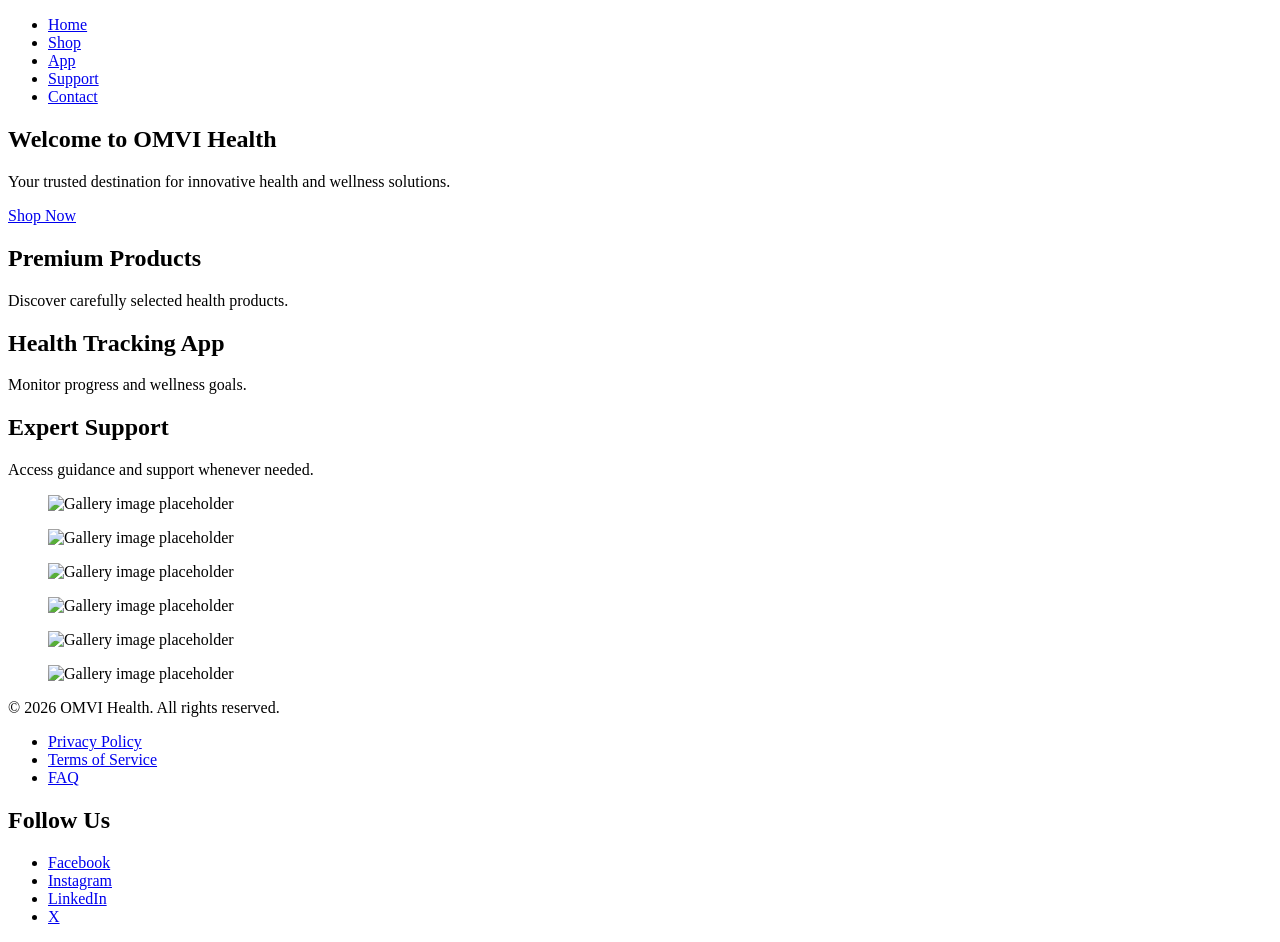
==== index.html @ 7e22eb3a "Add files via upload" ====
<!DOCTYPE html>
<html lang="en">
<head>
    <meta charset="UTF-8">
    <meta name="viewport" content="width=device-width, initial-scale=1.0">
    <title>OMVI Health</title>
</head>
<body>
    <header class="site-header section-box">
        <nav class="primary-navigation" aria-label="Primary Navigation">
            <ul>
                <li><a href="/">Home</a></li>
                <li><a href="/shop">Shop</a></li>
                <li><a href="/app">App</a></li>
                <li><a href="/support">Support</a></li>
                <li><a href="/contact">Contact</a></li>
            </ul>
        </nav>
    </header>

    <main class="main-content">
        <section class="hero-section section-box">
            <h1>Welcome to OMVI Health</h1>
            <p>Your trusted destination for innovative health and wellness solutions.</p>
            <a href="/shop">Shop Now</a>
        </section>

        <section class="features-section section-box">
            <article class="feature-card">
                <h2>Premium Products</h2>
                <p>Discover carefully selected health products.</p>
            </article>
            <article class="feature-card">
                <h2>Health Tracking App</h2>
                <p>Monitor progress and wellness goals.</p>
            </article>
            <article class="feature-card">
                <h2>Expert Support</h2>
                <p>Access guidance and support whenever needed.</p>
            </article>
        </section>

        <section class="gallery-section section-box">
            <figure><img src="placeholder-1.jpg" alt="Gallery image placeholder"></figure>
            <figure><img src="placeholder-2.jpg" alt="Gallery image placeholder"></figure>
            <figure><img src="placeholder-3.jpg" alt="Gallery image placeholder"></figure>
            <figure><img src="placeholder-4.jpg" alt="Gallery image placeholder"></figure>
            <figure><img src="placeholder-5.jpg" alt="Gallery image placeholder"></figure>
            <figure><img src="placeholder-6.jpg" alt="Gallery image placeholder"></figure>
        </section>
    </main>

    <footer class="site-footer section-box">
        <p>&copy; 2026 OMVI Health. All rights reserved.</p>
        <nav class="footer-navigation" aria-label="Footer Navigation">
            <ul>
                <li><a href="/privacy">Privacy Policy</a></li>
                <li><a href="/terms">Terms of Service</a></li>
                <li><a href="/faq">FAQ</a></li>
            </ul>
        </nav>
        <section class="social-media-section">
            <h2>Follow Us</h2>
            <ul>
                <li><a href="#">Facebook</a></li>
                <li><a href="#">Instagram</a></li>
                <li><a href="#">LinkedIn</a></li>
                <li><a href="#">X</a></li>
            </ul>
        </section>
    </footer>
</body>
</html>
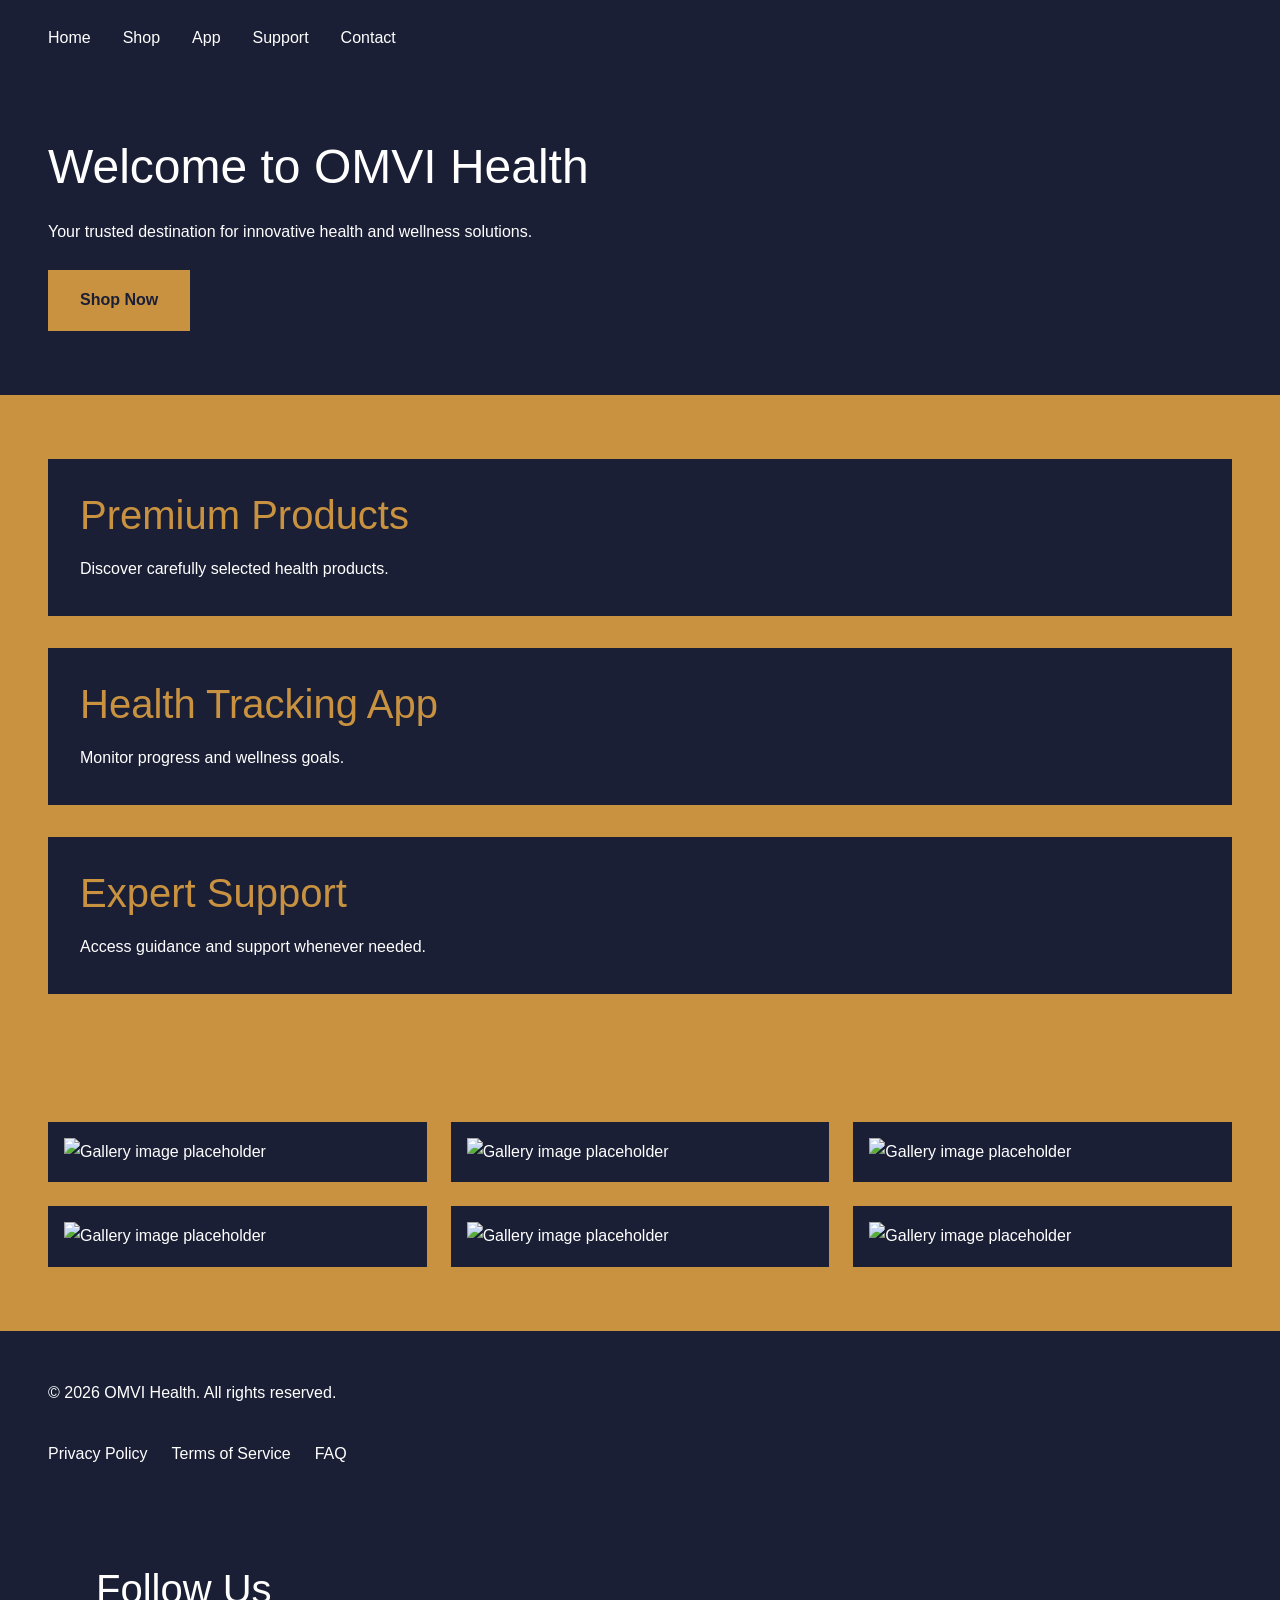
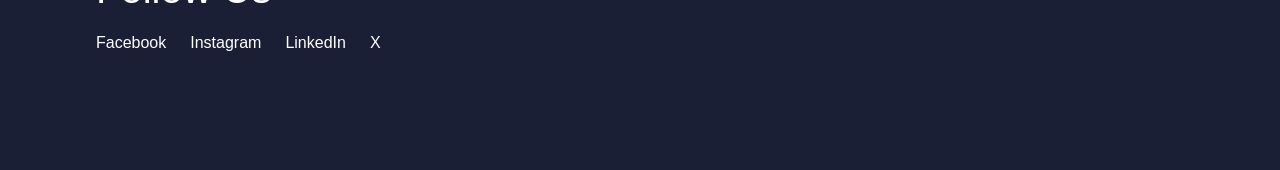
==== commit a00cb12f: "Add link to external stylesheet in index.html" ====
--- a/index.html
+++ b/index.html
@@ -4,6 +4,7 @@
     <meta charset="UTF-8">
     <meta name="viewport" content="width=device-width, initial-scale=1.0">
     <title>OMVI Health</title>
+    <link rel="stylesheet" type="text/css" href="styles.css">
 </head>
 <body>
     <header class="site-header section-box">
@@ -70,4 +71,4 @@
         </section>
     </footer>
 </body>
-</html>+</html>
--- a/styles.css
+++ b/styles.css
@@ -0,0 +1,177 @@
+/* ========================================
+   OMVI Health Design System
+======================================== */
+
+:root {
+    --color-primary: #1A1F35;
+    --color-secondary: #C99240;
+    --color-bg: #C99240;
+    --color-text: #FFFFFF;
+    --color-nav-bg: #1A1F35;
+    --color-cta: #C99240;
+    --color-accent: #FFFFFF;
+
+    --font-heading: "Barlow", sans-serif;
+    --font-body: "DM Sans", sans-serif;
+
+    --space-xs: 4px;
+    --space-sm: 8px;
+    --space-md: 16px;
+    --space-lg: 24px;
+    --space-xl: 32px;
+    --space-2xl: 48px;
+    --space-3xl: 64px;
+}
+
+* {
+    margin: 0;
+    padding: 0;
+    box-sizing: border-box;
+}
+
+body {
+    background-color: var(--color-bg);
+    color: var(--color-text);
+    font-family: var(--font-body);
+    font-size: 16px;
+    line-height: 1.8;
+}
+
+img {
+    max-width: 100%;
+    display: block;
+}
+
+a {
+    text-decoration: none;
+    color: inherit;
+}
+
+ul {
+    list-style: none;
+}
+
+h1,
+h2 {
+    font-family: var(--font-heading);
+    font-weight: 300;
+}
+
+h1 {
+    font-size: 48px;
+    line-height: 1.1;
+}
+
+h2 {
+    font-size: 40px;
+    line-height: 1.2;
+}
+
+p {
+    font-size: 16px;
+    line-height: 1.8;
+}
+
+header,
+.site-header {
+    background-color: var(--color-nav-bg);
+    padding: var(--space-lg) var(--space-2xl);
+}
+
+nav ul,
+.primary-navigation ul {
+    display: flex;
+    gap: var(--space-xl);
+}
+
+nav a,
+.primary-navigation a {
+    color: var(--color-text);
+}
+
+section {
+    padding: var(--space-3xl) var(--space-2xl);
+}
+
+.hero,
+.hero-section {
+    background-color: var(--color-primary);
+    color: var(--color-text);
+    display: flex;
+    flex-direction: column;
+    gap: var(--space-lg);
+}
+
+.hero h1,
+.hero-section h1 {
+    color: var(--color-accent);
+}
+
+.hero a,
+.hero-section a {
+    display: inline-block;
+    align-self: flex-start;
+    background-color: var(--color-cta);
+    color: var(--color-primary);
+    padding: var(--space-md) var(--space-xl);
+    font-weight: 600;
+}
+
+.features,
+.features-section {
+    display: flex;
+    flex-direction: column;
+    gap: var(--space-xl);
+}
+
+.feature-card,
+.features article {
+    background-color: var(--color-primary);
+    padding: var(--space-xl);
+    display: flex;
+    flex-direction: column;
+    gap: var(--space-md);
+}
+
+.feature-card h2,
+.features article h2 {
+    color: var(--color-secondary);
+}
+
+.gallery,
+.gallery-section {
+    display: grid;
+    grid-template-columns: repeat(3, 1fr);
+    gap: var(--space-lg);
+}
+
+.gallery figure,
+.gallery-section figure {
+    background-color: var(--color-primary);
+    padding: var(--space-md);
+}
+
+footer,
+.site-footer {
+    background-color: var(--color-primary);
+    padding: var(--space-2xl);
+    display: flex;
+    flex-direction: column;
+    gap: var(--space-xl);
+}
+
+.footer-navigation ul {
+    display: flex;
+    gap: var(--space-lg);
+}
+
+.social-media-section {
+    display: flex;
+    flex-direction: column;
+    gap: var(--space-md);
+}
+
+.social-media-section ul {
+    display: flex;
+    gap: var(--space-lg);
+}
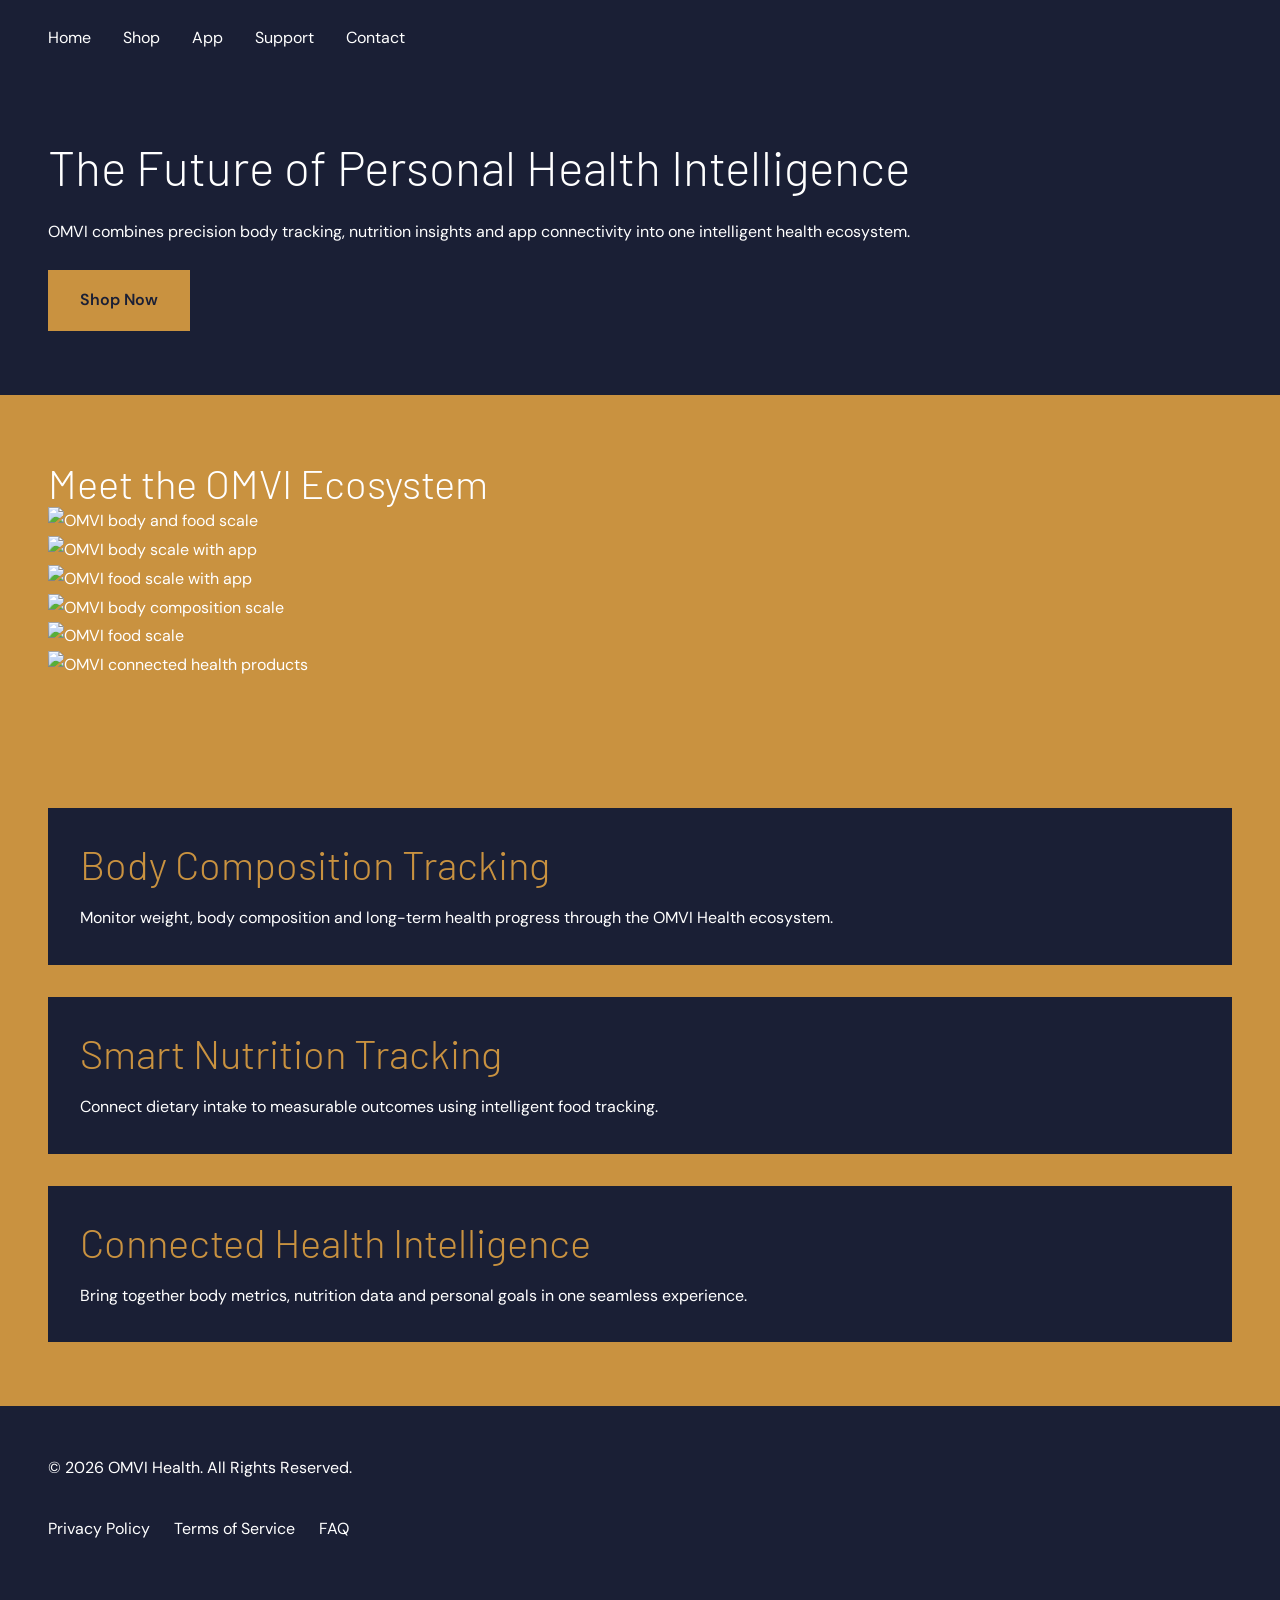
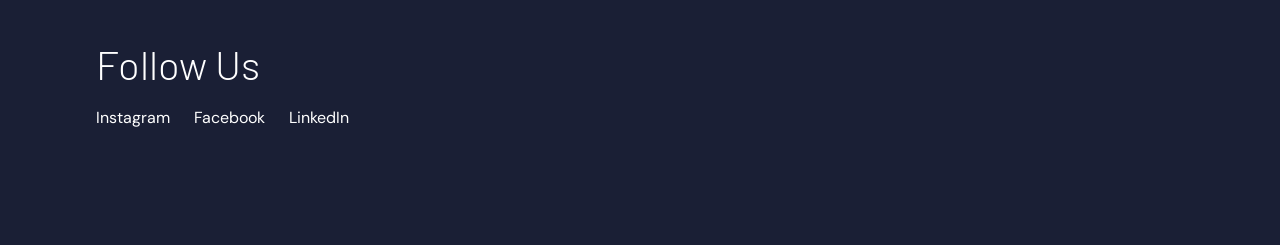
==== commit 95408f07: "Add files via upload" ====
--- a/index.html
+++ b/index.html
@@ -1,74 +1,75 @@
 <!DOCTYPE html>
 <html lang="en">
 <head>
-    <meta charset="UTF-8">
-    <meta name="viewport" content="width=device-width, initial-scale=1.0">
-    <title>OMVI Health</title>
-    <link rel="stylesheet" type="text/css" href="styles.css">
+<meta charset="UTF-8">
+<meta name="viewport" content="width=device-width, initial-scale=1.0">
+<title>OMVI Health</title>
+<link rel="stylesheet" href="styles.css">
+<link rel="preconnect" href="https://fonts.googleapis.com">
+<link rel="preconnect" href="https://fonts.gstatic.com" crossorigin>
+<link href="https://fonts.googleapis.com/css2?family=Barlow:wght@300;400;600&family=DM+Sans:wght@400;500;700&display=swap" rel="stylesheet">
 </head>
 <body>
-    <header class="site-header section-box">
-        <nav class="primary-navigation" aria-label="Primary Navigation">
-            <ul>
-                <li><a href="/">Home</a></li>
-                <li><a href="/shop">Shop</a></li>
-                <li><a href="/app">App</a></li>
-                <li><a href="/support">Support</a></li>
-                <li><a href="/contact">Contact</a></li>
-            </ul>
-        </nav>
-    </header>
-
-    <main class="main-content">
-        <section class="hero-section section-box">
-            <h1>Welcome to OMVI Health</h1>
-            <p>Your trusted destination for innovative health and wellness solutions.</p>
-            <a href="/shop">Shop Now</a>
-        </section>
-
-        <section class="features-section section-box">
-            <article class="feature-card">
-                <h2>Premium Products</h2>
-                <p>Discover carefully selected health products.</p>
-            </article>
-            <article class="feature-card">
-                <h2>Health Tracking App</h2>
-                <p>Monitor progress and wellness goals.</p>
-            </article>
-            <article class="feature-card">
-                <h2>Expert Support</h2>
-                <p>Access guidance and support whenever needed.</p>
-            </article>
-        </section>
-
-        <section class="gallery-section section-box">
-            <figure><img src="placeholder-1.jpg" alt="Gallery image placeholder"></figure>
-            <figure><img src="placeholder-2.jpg" alt="Gallery image placeholder"></figure>
-            <figure><img src="placeholder-3.jpg" alt="Gallery image placeholder"></figure>
-            <figure><img src="placeholder-4.jpg" alt="Gallery image placeholder"></figure>
-            <figure><img src="placeholder-5.jpg" alt="Gallery image placeholder"></figure>
-            <figure><img src="placeholder-6.jpg" alt="Gallery image placeholder"></figure>
-        </section>
-    </main>
-
-    <footer class="site-footer section-box">
-        <p>&copy; 2026 OMVI Health. All rights reserved.</p>
-        <nav class="footer-navigation" aria-label="Footer Navigation">
-            <ul>
-                <li><a href="/privacy">Privacy Policy</a></li>
-                <li><a href="/terms">Terms of Service</a></li>
-                <li><a href="/faq">FAQ</a></li>
-            </ul>
-        </nav>
-        <section class="social-media-section">
-            <h2>Follow Us</h2>
-            <ul>
-                <li><a href="#">Facebook</a></li>
-                <li><a href="#">Instagram</a></li>
-                <li><a href="#">LinkedIn</a></li>
-                <li><a href="#">X</a></li>
-            </ul>
-        </section>
-    </footer>
+<header class="site-header">
+<nav class="primary-navigation">
+<ul>
+<li><a href="#">Home</a></li>
+<li><a href="#">Shop</a></li>
+<li><a href="#">App</a></li>
+<li><a href="#">Support</a></li>
+<li><a href="#">Contact</a></li>
+</ul>
+</nav>
+</header>
+<main>
+<section class="hero-section">
+<h1>The Future of Personal Health Intelligence</h1>
+<p>OMVI combines precision body tracking, nutrition insights and app connectivity into one intelligent health ecosystem.</p>
+<a href="#">Shop Now</a>
+</section>
+<section class="product-showcase">
+<h2>Meet the OMVI Ecosystem</h2>
+<div class="product-grid">
+<figure><img src="images/05_body_and_food_scale_front_dark_gold.png" alt="OMVI body and food scale"></figure>
+<figure><img src="images/07_body_scale_with_app_front_only.png" alt="OMVI body scale with app"></figure>
+<figure><img src="images/08_food_scale_with_app_front_only.png" alt="OMVI food scale with app"></figure>
+<figure><img src="images/06_body_scale_front_dark_gold.png" alt="OMVI body composition scale"></figure>
+<figure><img src="images/02_food_scale_front_dark_gold.png" alt="OMVI food scale"></figure>
+<figure><img src="images/04_body_and_food_scale_front_white.png" alt="OMVI connected health products"></figure>
+</div>
+</section>
+<section class="features-section">
+<article class="feature-card">
+<h2>Body Composition Tracking</h2>
+<p>Monitor weight, body composition and long-term health progress through the OMVI Health ecosystem.</p>
+</article>
+<article class="feature-card">
+<h2>Smart Nutrition Tracking</h2>
+<p>Connect dietary intake to measurable outcomes using intelligent food tracking.</p>
+</article>
+<article class="feature-card">
+<h2>Connected Health Intelligence</h2>
+<p>Bring together body metrics, nutrition data and personal goals in one seamless experience.</p>
+</article>
+</section>
+</main>
+<footer class="site-footer">
+<p>&copy; 2026 OMVI Health. All Rights Reserved.</p>
+<nav class="footer-navigation">
+<ul>
+<li><a href="#">Privacy Policy</a></li>
+<li><a href="#">Terms of Service</a></li>
+<li><a href="#">FAQ</a></li>
+</ul>
+</nav>
+<section class="social-media-section">
+<h2>Follow Us</h2>
+<ul>
+<li><a href="#">Instagram</a></li>
+<li><a href="#">Facebook</a></li>
+<li><a href="#">LinkedIn</a></li>
+</ul>
+</section>
+</footer>
 </body>
-</html>
+</html>
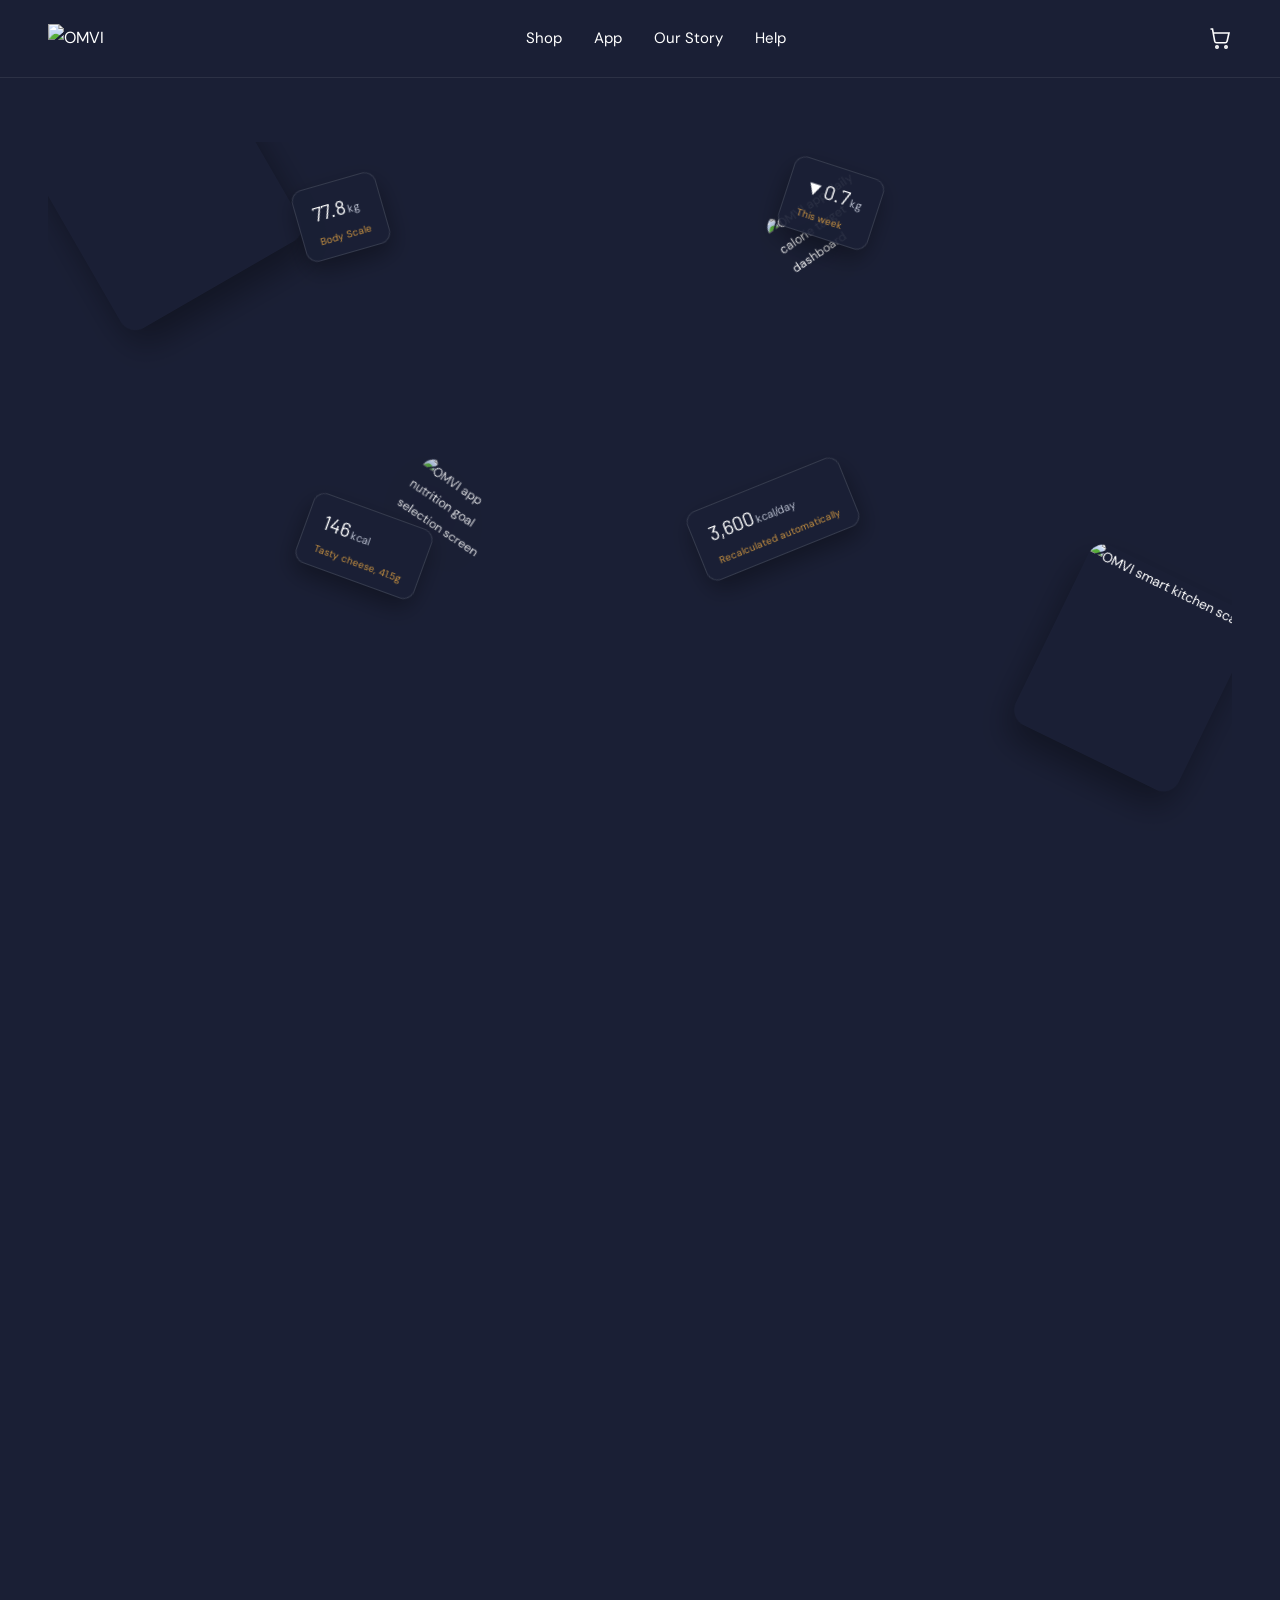
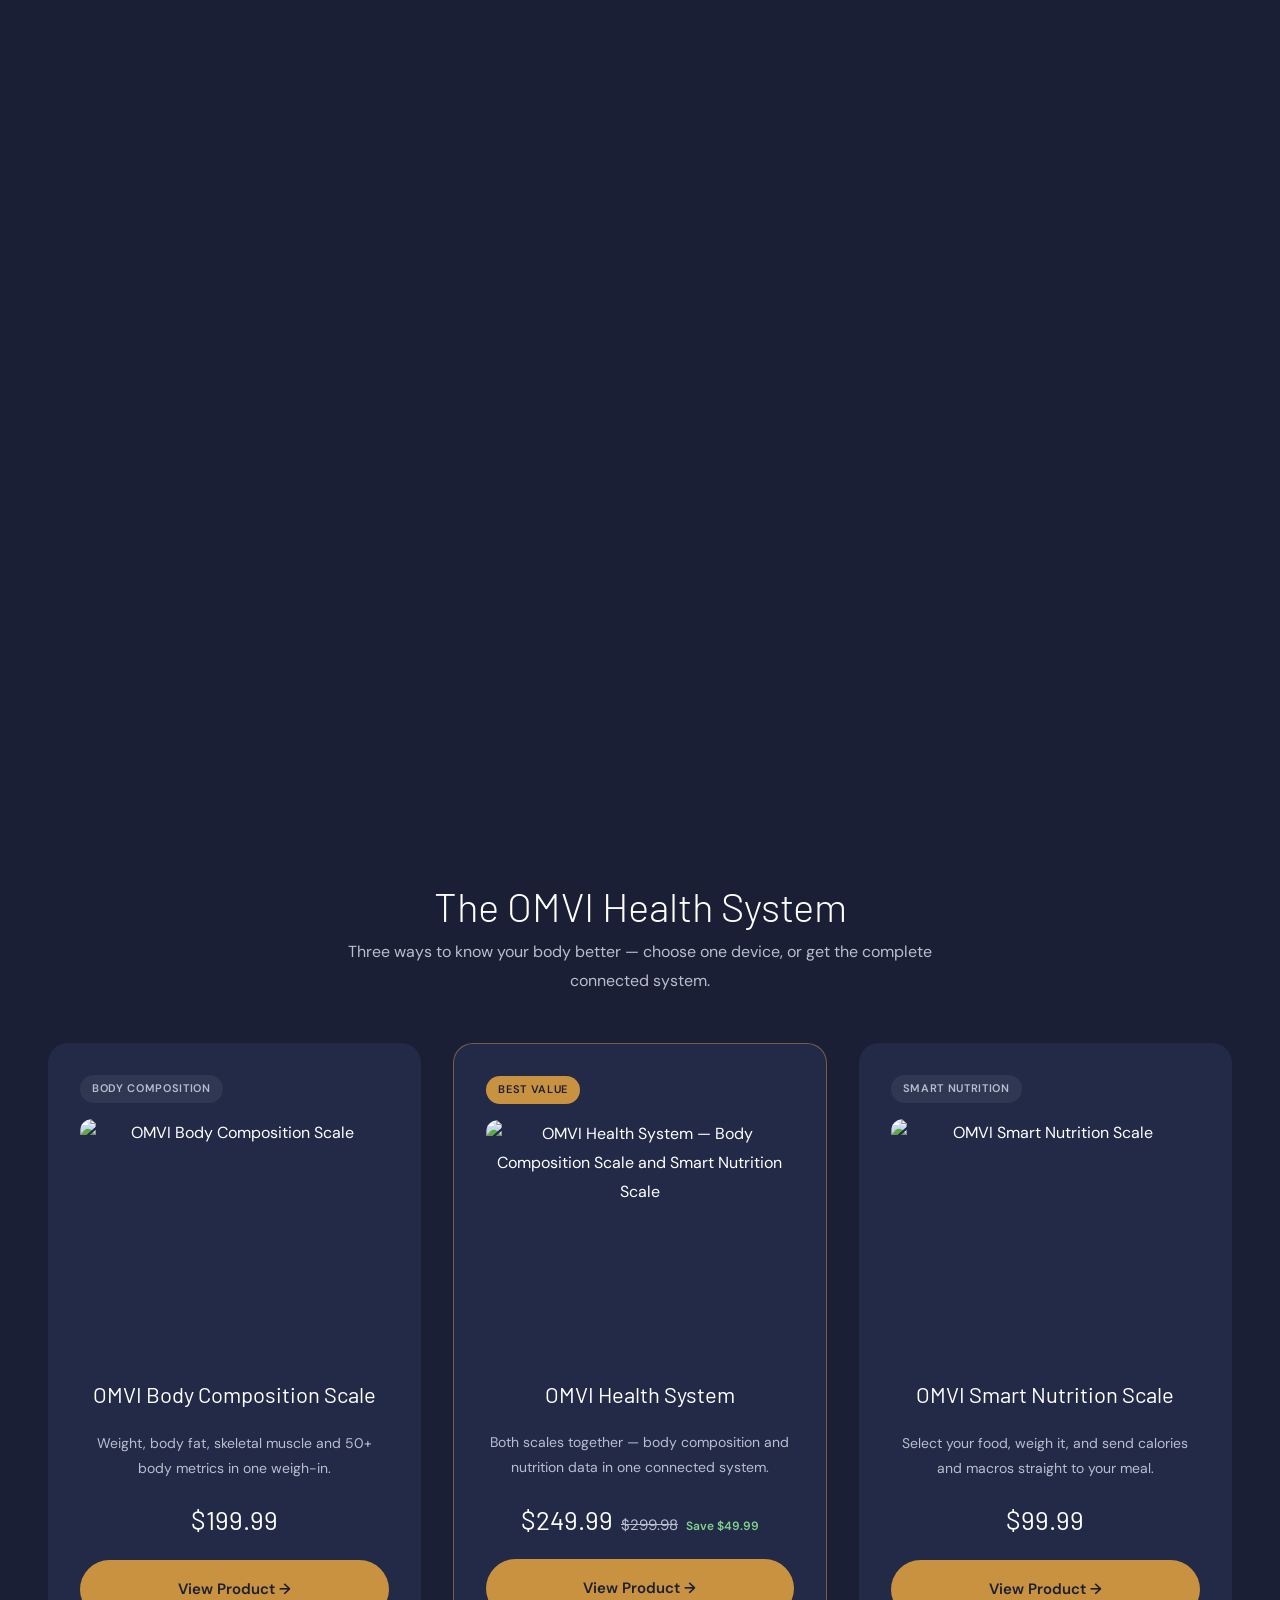
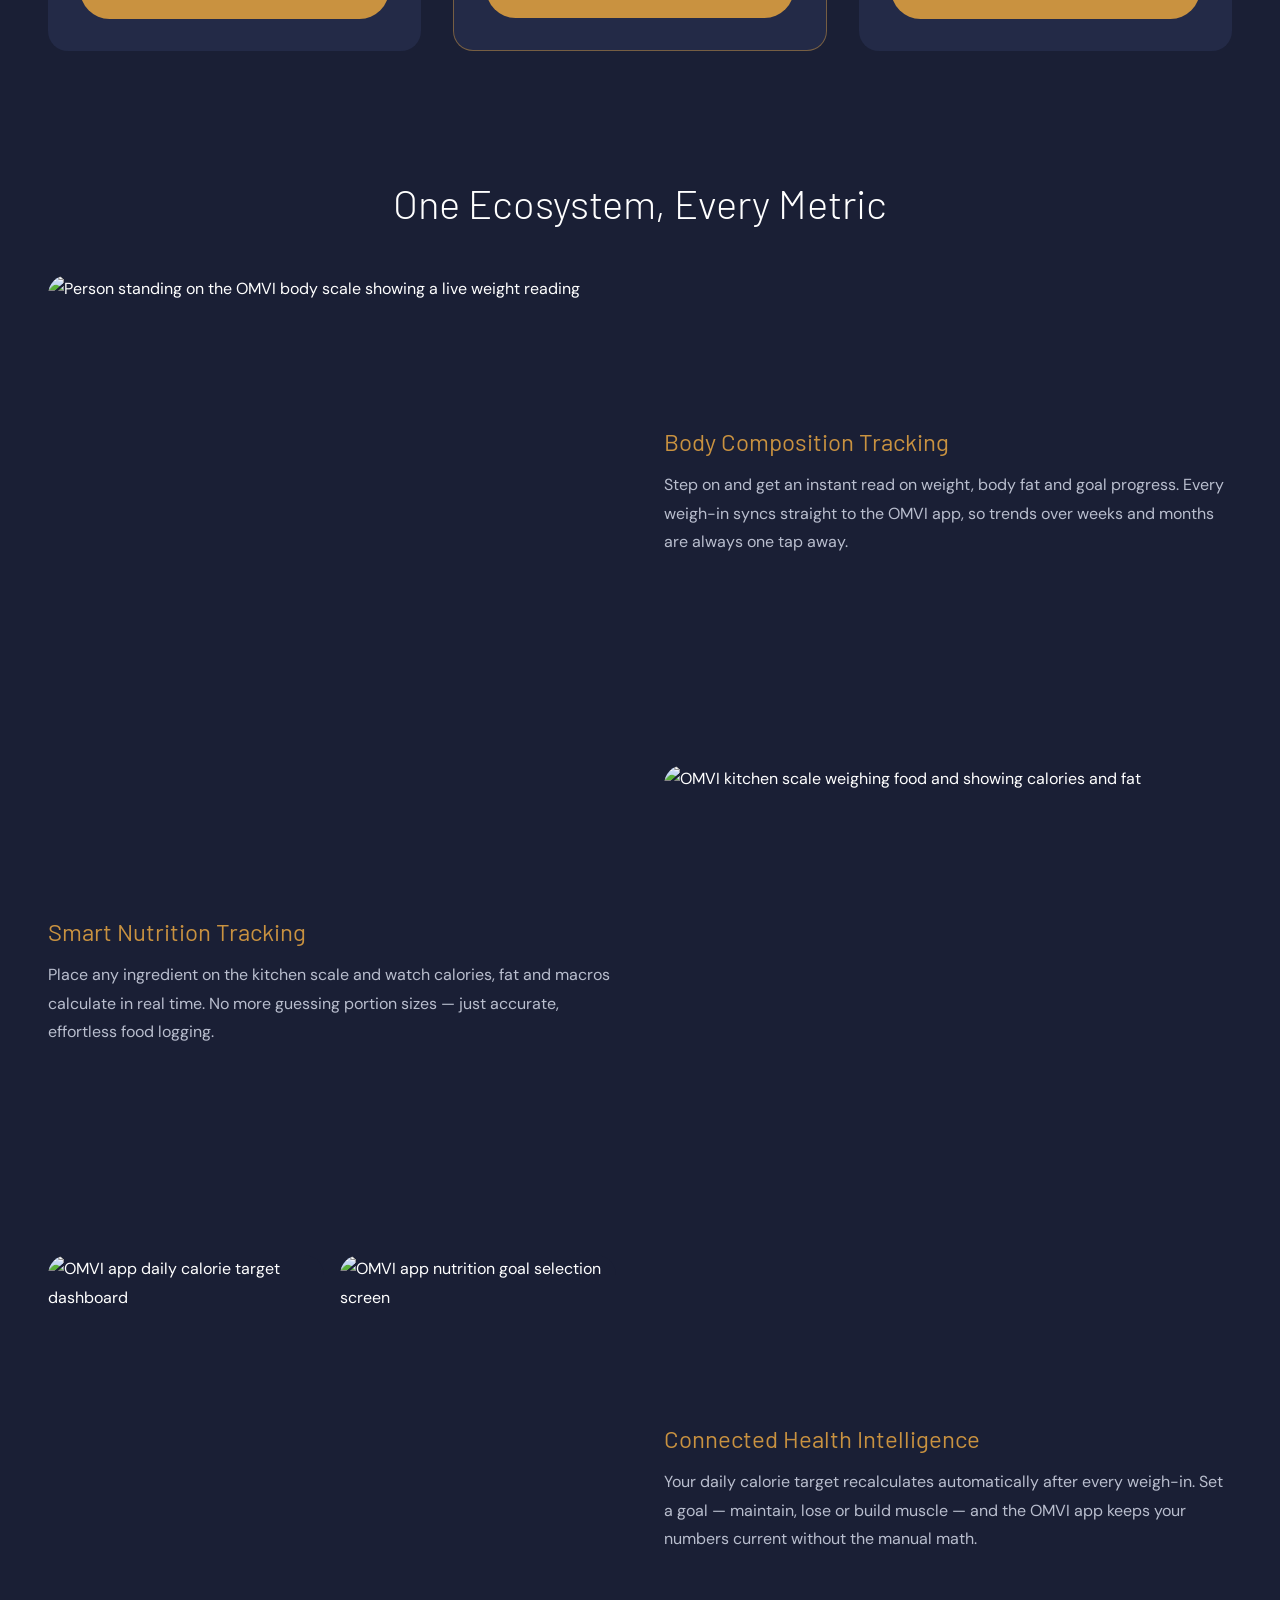
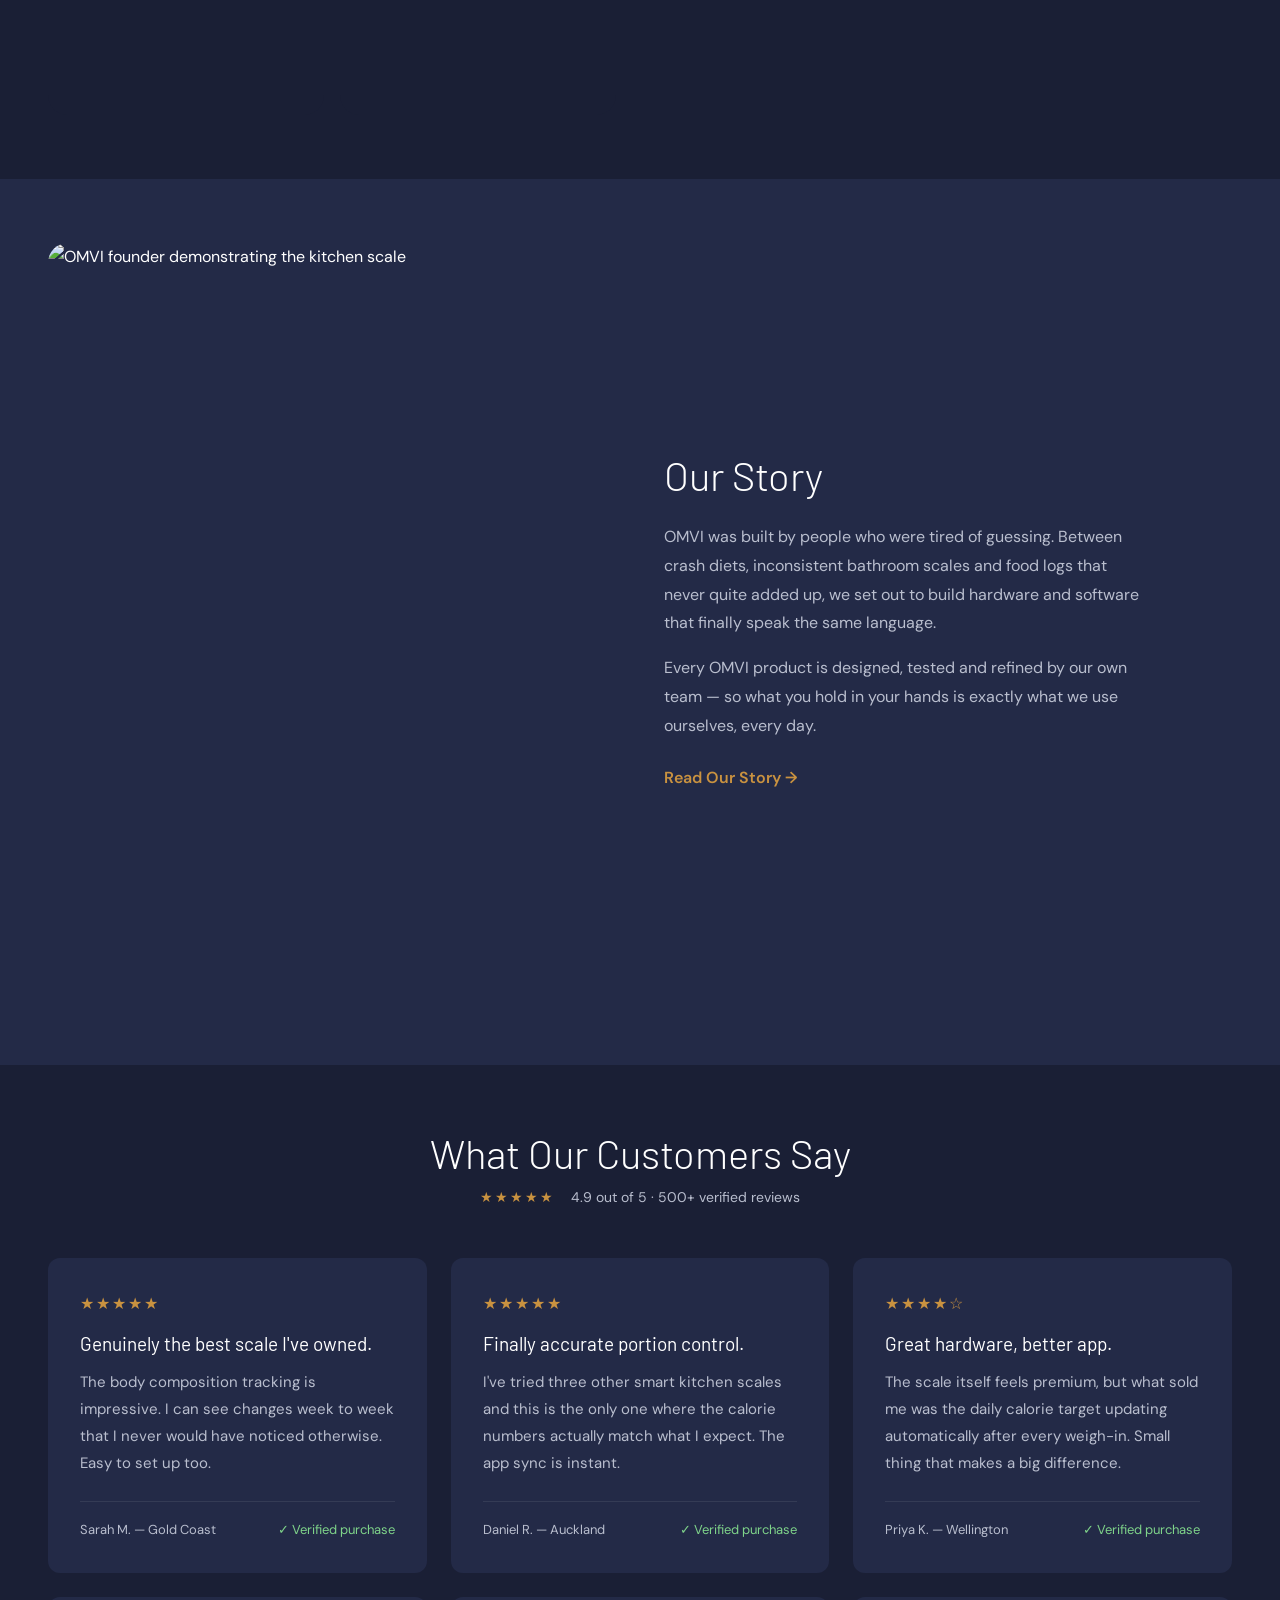
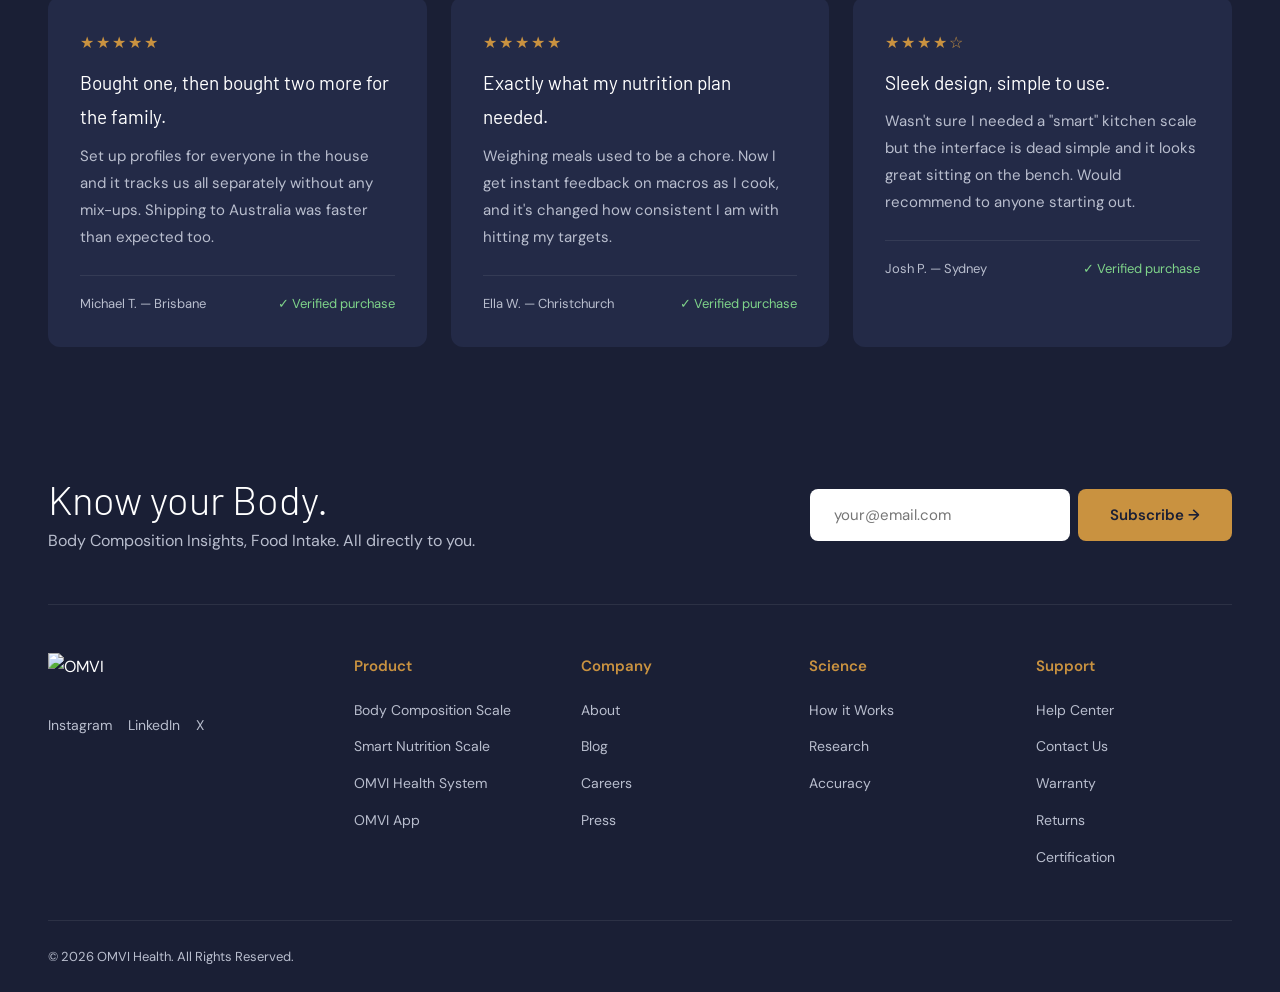
==== commit 569b583b: "Add files via upload" ====
--- a/index.html
+++ b/index.html
@@ -3,73 +3,486 @@
 <head>
 <meta charset="UTF-8">
 <meta name="viewport" content="width=device-width, initial-scale=1.0">
-<title>OMVI Health</title>
+<title>OMVI Health — Know Your Body</title>
 <link rel="stylesheet" href="styles.css">
 <link rel="preconnect" href="https://fonts.googleapis.com">
 <link rel="preconnect" href="https://fonts.gstatic.com" crossorigin>
-<link href="https://fonts.googleapis.com/css2?family=Barlow:wght@300;400;600&family=DM+Sans:wght@400;500;700&display=swap" rel="stylesheet">
+<link href="https://fonts.googleapis.com/css2?family=Barlow:wght@300;400;500;600&family=DM+Sans:wght@400;500;700&display=swap" rel="stylesheet">
+<script src="nav.js" defer></script>
 </head>
 <body>
 <header class="site-header">
+<a href="index.html" class="logo"><img src="images/omvi-logo.svg" alt="OMVI"></a>
 <nav class="primary-navigation">
 <ul>
-<li><a href="#">Home</a></li>
-<li><a href="#">Shop</a></li>
-<li><a href="#">App</a></li>
-<li><a href="#">Support</a></li>
-<li><a href="#">Contact</a></li>
+<li><a href="shop.html">Shop</a></li>
+<li><a href="app.html">App</a></li>
+<li><a href="ourstory.html">Our Story</a></li>
+<li><a href="help.html">Help</a></li>
 </ul>
 </nav>
+<div class="header-actions">
+<button type="button" class="nav-toggle" id="nav-toggle" aria-label="Toggle navigation menu" aria-expanded="false">
+<span></span><span></span><span></span>
+</button>
+<a href="#cart" class="cart-icon" aria-label="View cart">
+<svg viewBox="0 0 24 24" fill="none" stroke="currentColor" stroke-width="1.6"><circle cx="9" cy="21" r="1.2"/><circle cx="18" cy="21" r="1.2"/><path d="M2.5 3h2l2.2 12.2a2 2 0 0 0 2 1.6h8.4a2 2 0 0 0 2-1.6L21 7H5.3"/></svg>
+</a>
+</div>
 </header>
+
 <main>
-<section class="hero-section">
-<h1>The Future of Personal Health Intelligence</h1>
-<p>OMVI combines precision body tracking, nutrition insights and app connectivity into one intelligent health ecosystem.</p>
-<a href="#">Shop Now</a>
+
+<section class="hero-shell" id="hero-shell">
+<div class="hero-scene">
+
+<div class="hero-visual">
+<div class="hero-canvas" id="hero-canvas">
+
+<svg class="hero-lines" id="hero-lines">
+<defs>
+<marker id="arrow-gold" markerWidth="9" markerHeight="9" refX="6" refY="3" orient="auto">
+<path d="M0,0 L6,3 L0,6 Z" fill="#C99240"></path>
+</marker>
+</defs>
+<line id="line-body" x1="0" y1="0" x2="0" y2="0" marker-end="url(#arrow-gold)"></line>
+<line id="line-kitchen" x1="0" y1="0" x2="0" y2="0" marker-end="url(#arrow-gold)"></line>
+</svg>
+
+<div class="product-tag tag-body" id="tag-body">
+<span class="tag-title">OMVI Body Scale</span>
+</div>
+<div class="product-tag tag-kitchen" id="tag-kitchen">
+<span class="tag-title">OMVI Kitchen Scale</span>
+</div>
+<div class="product-tag tag-app" id="tag-app">
+<span class="tag-title">OMVI App</span>
+</div>
+
+<div class="chaos-chip" id="chip-weight">
+<span class="chip-value">77.8<small>kg</small></span>
+<span class="chip-label">Body Scale</span>
+</div>
+<div class="chaos-chip" id="chip-delta">
+<span class="chip-value">&#9660;0.7<small>kg</small></span>
+<span class="chip-label">This week</span>
+</div>
+<div class="chaos-chip" id="chip-food">
+<span class="chip-value">146<small>kcal</small></span>
+<span class="chip-label">Tasty cheese, 41.5g</span>
+</div>
+<div class="chaos-chip" id="chip-kcal">
+<span class="chip-value">3,600<small>kcal/day</small></span>
+<span class="chip-label">Recalculated automatically</span>
+</div>
+
+<figure class="const-card const-scale-body" id="const-scale-body">
+<img src="images/omvi-body-scale-product-front-01.jpg" alt="OMVI body composition scale">
+</figure>
+
+<figure class="const-card const-scale-kitchen" id="const-scale-kitchen">
+<img src="images/omvi-kitchen-scale-product-front-01.jpg" alt="OMVI smart kitchen scale">
+</figure>
+
+<figure class="const-phone const-phone-back" id="const-phone-back">
+<img src="images/omvi-app-nutrition-goals-gain-muscle.png" alt="OMVI app nutrition goal selection screen">
+</figure>
+<figure class="const-phone const-phone-front" id="const-phone-front">
+<img src="images/omvi-app-daily-calorie-target-dashboard.png" alt="OMVI app daily calorie target dashboard">
+</figure>
+
+</div>
+
+<div class="hero-insight" id="hero-insight">
+<div class="insight-stats">
+<div class="insight-stat"><span class="insight-value">77.8<small>kg</small></span><span class="insight-label">Body Weight</span></div>
+<div class="insight-sep"></div>
+<div class="insight-stat"><span class="insight-value">41.5<small>g</small></span><span class="insight-label">Portion Logged</span></div>
+<div class="insight-sep"></div>
+<div class="insight-stat"><span class="insight-value">3,600<small>kcal</small></span><span class="insight-label">Daily Target</span></div>
+</div>
+<p class="insight-sentence">Weigh in, log a meal, and your calorie target updates automatically.</p>
+</div>
+
+<a href="shop.html" class="btn btn-primary hero-cta" id="hero-cta">Shop OMVI &rarr;</a>
+
+</div>
+</div>
 </section>
-<section class="product-showcase">
-<h2>Meet the OMVI Ecosystem</h2>
-<div class="product-grid">
-<figure><img src="images/05_body_and_food_scale_front_dark_gold.png" alt="OMVI body and food scale"></figure>
-<figure><img src="images/07_body_scale_with_app_front_only.png" alt="OMVI body scale with app"></figure>
-<figure><img src="images/08_food_scale_with_app_front_only.png" alt="OMVI food scale with app"></figure>
-<figure><img src="images/06_body_scale_front_dark_gold.png" alt="OMVI body composition scale"></figure>
-<figure><img src="images/02_food_scale_front_dark_gold.png" alt="OMVI food scale"></figure>
-<figure><img src="images/04_body_and_food_scale_front_white.png" alt="OMVI connected health products"></figure>
+
+<section class="sku-section" id="shop">
+<div class="section-heading">
+<h2>The OMVI Health System</h2>
+<p>Three ways to know your body better — choose one device, or get the complete connected system.</p>
+</div>
+<div class="sku-grid">
+
+<article class="sku-card">
+<span class="sku-badge">Body Composition</span>
+<img src="images/omvi-body-scale-product-front-01.jpg" alt="OMVI Body Composition Scale">
+<h3>OMVI Body Composition Scale</h3>
+<p>Weight, body fat, skeletal muscle and 50+ body metrics in one weigh-in.</p>
+<div class="sku-price">
+<span class="price-now">$199.99</span>
+</div>
+<a href="bodyscale.html" class="btn btn-primary sku-cta">View Product &rarr;</a>
+</article>
+
+<article class="sku-card sku-card-featured">
+<span class="sku-badge sku-badge-gold">Best Value</span>
+<img src="images/omvi-combo-system-front-01.png" alt="OMVI Health System — Body Composition Scale and Smart Nutrition Scale">
+<h3>OMVI Health System</h3>
+<p>Both scales together — body composition and nutrition data in one connected system.</p>
+<div class="sku-price">
+<span class="price-now">$249.99</span>
+<span class="price-was">$299.98</span>
+<span class="price-save">Save $49.99</span>
+</div>
+<a href="system.html" class="btn btn-primary sku-cta">View Product &rarr;</a>
+</article>
+
+<article class="sku-card">
+<span class="sku-badge">Smart Nutrition</span>
+<img src="images/omvi-kitchen-scale-product-front-01.jpg" alt="OMVI Smart Nutrition Scale">
+<h3>OMVI Smart Nutrition Scale</h3>
+<p>Select your food, weigh it, and send calories and macros straight to your meal.</p>
+<div class="sku-price">
+<span class="price-now">$99.99</span>
+</div>
+<a href="nutritionscale.html" class="btn btn-primary sku-cta">View Product &rarr;</a>
+</article>
+
 </div>
 </section>
+
 <section class="features-section">
-<article class="feature-card">
-<h2>Body Composition Tracking</h2>
-<p>Monitor weight, body composition and long-term health progress through the OMVI Health ecosystem.</p>
-</article>
-<article class="feature-card">
-<h2>Smart Nutrition Tracking</h2>
-<p>Connect dietary intake to measurable outcomes using intelligent food tracking.</p>
-</article>
-<article class="feature-card">
-<h2>Connected Health Intelligence</h2>
-<p>Bring together body metrics, nutrition data and personal goals in one seamless experience.</p>
-</article>
+<div class="section-heading">
+<h2>One Ecosystem, Every Metric</h2>
+</div>
+
+<article class="feature-row">
+<div class="feature-media">
+<img src="images/omvi-body-scale-in-use-weight-02.jpg" alt="Person standing on the OMVI body scale showing a live weight reading">
+</div>
+<div class="feature-copy">
+<h3>Body Composition Tracking</h3>
+<p>Step on and get an instant read on weight, body fat and goal progress. Every weigh-in syncs straight to the OMVI app, so trends over weeks and months are always one tap away.</p>
+</div>
+</article>
+
+<article class="feature-row reverse">
+<div class="feature-media">
+<img src="images/omvi-kitchen-scale-in-use-food-metrics-01.jpg" alt="OMVI kitchen scale weighing food and showing calories and fat">
+</div>
+<div class="feature-copy">
+<h3>Smart Nutrition Tracking</h3>
+<p>Place any ingredient on the kitchen scale and watch calories, fat and macros calculate in real time. No more guessing portion sizes — just accurate, effortless food logging.</p>
+</div>
+</article>
+
+<article class="feature-row" id="app">
+<div class="feature-media app-media">
+<img src="images/omvi-app-daily-calorie-target-dashboard.png" alt="OMVI app daily calorie target dashboard">
+<img src="images/omvi-app-nutrition-goals-gain-muscle.png" alt="OMVI app nutrition goal selection screen">
+</div>
+<div class="feature-copy">
+<h3>Connected Health Intelligence</h3>
+<p>Your daily calorie target recalculates automatically after every weigh-in. Set a goal — maintain, lose or build muscle — and the OMVI app keeps your numbers current without the manual math.</p>
+</div>
+</article>
+
 </section>
+
+<section class="story-section" id="story">
+<div class="story-media">
+<img src="images/omvi-founder-kitchen-scale-demonstration-01.jpg" alt="OMVI founder demonstrating the kitchen scale">
+</div>
+<div class="story-copy">
+<h2>Our Story</h2>
+<p>OMVI was built by people who were tired of guessing. Between crash diets, inconsistent bathroom scales and food logs that never quite added up, we set out to build hardware and software that finally speak the same language.</p>
+<p>Every OMVI product is designed, tested and refined by our own team — so what you hold in your hands is exactly what we use ourselves, every day.</p>
+<a href="ourstory.html" class="link-arrow">Read Our Story &rarr;</a>
+</div>
+</section>
+
+<section class="reviews-section">
+<div class="section-heading">
+<h2>What Our Customers Say</h2>
+<div class="hero-trust centered">
+<span class="stars">&#9733;&#9733;&#9733;&#9733;&#9733;</span>
+<span>4.9 out of 5 &middot; 500+ verified reviews</span>
+</div>
+</div>
+<div class="reviews-grid">
+
+<article class="review-card">
+<span class="stars">&#9733;&#9733;&#9733;&#9733;&#9733;</span>
+<h3>Genuinely the best scale I've owned.</h3>
+<p>The body composition tracking is impressive. I can see changes week to week that I never would have noticed otherwise. Easy to set up too.</p>
+<div class="review-meta"><span>Sarah M. &mdash; Gold Coast</span><span class="verified">&check; Verified purchase</span></div>
+</article>
+
+<article class="review-card">
+<span class="stars">&#9733;&#9733;&#9733;&#9733;&#9733;</span>
+<h3>Finally accurate portion control.</h3>
+<p>I've tried three other smart kitchen scales and this is the only one where the calorie numbers actually match what I expect. The app sync is instant.</p>
+<div class="review-meta"><span>Daniel R. &mdash; Auckland</span><span class="verified">&check; Verified purchase</span></div>
+</article>
+
+<article class="review-card">
+<span class="stars">&#9733;&#9733;&#9733;&#9733;&#9734;</span>
+<h3>Great hardware, better app.</h3>
+<p>The scale itself feels premium, but what sold me was the daily calorie target updating automatically after every weigh-in. Small thing that makes a big difference.</p>
+<div class="review-meta"><span>Priya K. &mdash; Wellington</span><span class="verified">&check; Verified purchase</span></div>
+</article>
+
+<article class="review-card">
+<span class="stars">&#9733;&#9733;&#9733;&#9733;&#9733;</span>
+<h3>Bought one, then bought two more for the family.</h3>
+<p>Set up profiles for everyone in the house and it tracks us all separately without any mix-ups. Shipping to Australia was faster than expected too.</p>
+<div class="review-meta"><span>Michael T. &mdash; Brisbane</span><span class="verified">&check; Verified purchase</span></div>
+</article>
+
+<article class="review-card">
+<span class="stars">&#9733;&#9733;&#9733;&#9733;&#9733;</span>
+<h3>Exactly what my nutrition plan needed.</h3>
+<p>Weighing meals used to be a chore. Now I get instant feedback on macros as I cook, and it's changed how consistent I am with hitting my targets.</p>
+<div class="review-meta"><span>Ella W. &mdash; Christchurch</span><span class="verified">&check; Verified purchase</span></div>
+</article>
+
+<article class="review-card">
+<span class="stars">&#9733;&#9733;&#9733;&#9733;&#9734;</span>
+<h3>Sleek design, simple to use.</h3>
+<p>Wasn't sure I needed a "smart" kitchen scale but the interface is dead simple and it looks great sitting on the bench. Would recommend to anyone starting out.</p>
+<div class="review-meta"><span>Josh P. &mdash; Sydney</span><span class="verified">&check; Verified purchase</span></div>
+</article>
+
+</div>
+</section>
+
 </main>
-<footer class="site-footer">
+
+<footer class="site-footer" id="help">
+<div class="footer-top">
+<div class="footer-tagline">
+<h2>Know your Body.</h2>
+<p>Body Composition Insights, Food Intake. All directly to you.</p>
+</div>
+<form class="subscribe-form" action="#" method="post">
+<label for="footer-email" class="sr-only">Email address</label>
+<input id="footer-email" type="email" name="email" placeholder="your@email.com" required>
+<button type="submit">Subscribe &rarr;</button>
+</form>
+</div>
+
+<div class="footer-columns">
+<div class="footer-brand">
+<span class="logo"><img src="images/omvi-logo.svg" alt="OMVI"></span>
+<ul class="social-links">
+<li><a href="#" aria-label="Instagram">Instagram</a></li>
+<li><a href="#" aria-label="LinkedIn">LinkedIn</a></li>
+<li><a href="#" aria-label="X">X</a></li>
+</ul>
+</div>
+
+<nav class="footer-nav">
+<h3>Product</h3>
+<ul>
+<li><a href="bodyscale.html">Body Composition Scale</a></li>
+<li><a href="nutritionscale.html">Smart Nutrition Scale</a></li>
+<li><a href="system.html">OMVI Health System</a></li>
+<li><a href="app.html">OMVI App</a></li>
+</ul>
+</nav>
+
+<nav class="footer-nav">
+<h3>Company</h3>
+<ul>
+<li><a href="ourstory.html">About</a></li>
+<li><a href="#">Blog</a></li>
+<li><a href="#">Careers</a></li>
+<li><a href="#">Press</a></li>
+</ul>
+</nav>
+
+<nav class="footer-nav">
+<h3>Science</h3>
+<ul>
+<li><a href="app.html">How it Works</a></li>
+<li><a href="#">Research</a></li>
+<li><a href="#">Accuracy</a></li>
+</ul>
+</nav>
+
+<nav class="footer-nav">
+<h3>Support</h3>
+<ul>
+<li><a href="help.html">Help Center</a></li>
+<li><a href="help.html#contact">Contact Us</a></li>
+<li><a href="help.html#warranty">Warranty</a></li>
+<li><a href="help.html#returns">Returns</a></li>
+<li><a href="help.html#certification">Certification</a></li>
+</ul>
+</nav>
+</div>
+
+<div class="footer-bottom">
 <p>&copy; 2026 OMVI Health. All Rights Reserved.</p>
-<nav class="footer-navigation">
-<ul>
-<li><a href="#">Privacy Policy</a></li>
-<li><a href="#">Terms of Service</a></li>
-<li><a href="#">FAQ</a></li>
-</ul>
-</nav>
-<section class="social-media-section">
-<h2>Follow Us</h2>
-<ul>
-<li><a href="#">Instagram</a></li>
-<li><a href="#">Facebook</a></li>
-<li><a href="#">LinkedIn</a></li>
-</ul>
-</section>
+</div>
 </footer>
+
+<script>
+(function () {
+    var shell = document.getElementById('hero-shell');
+    var canvas = document.getElementById('hero-canvas');
+    if (!shell || !canvas) { return; }
+
+    var prefersReduced = window.matchMedia('(prefers-reduced-motion: reduce)').matches;
+
+    function clamp(v, lo, hi) { return Math.max(lo, Math.min(hi, v)); }
+    function lerp(a, b, t) { return a + (b - a) * t; }
+    function smooth(t) { return t * t * (3 - 2 * t); }
+    function prog(p, a, b) { return smooth(clamp((p - a) / (b - a), 0, 1)); }
+
+    function getProgress() {
+        var rect = shell.getBoundingClientRect();
+        var total = shell.offsetHeight - window.innerHeight;
+        if (total <= 0) { return 1; }
+        return clamp(-rect.top / total, 0, 1);
+    }
+
+    var chipEls = {
+        weight: document.getElementById('chip-weight'),
+        delta: document.getElementById('chip-delta'),
+        food: document.getElementById('chip-food'),
+        kcal: document.getElementById('chip-kcal')
+    };
+
+    var chipConfigs = [
+        { el: chipEls.weight, target: 'body',    scatter: { x: 10, y: 14, rot: -16 }, freqX: 0.15, freqY: 0.12, phaseX: 0.0, phaseY: 1.2, drift: 14 },
+        { el: chipEls.delta,  target: 'body',    scatter: { x: 74, y: 10, rot: 18 },  freqX: 0.11, freqY: 0.17, phaseX: 2.1, phaseY: 0.4, drift: 12 },
+        { el: chipEls.food,   target: 'kitchen', scatter: { x: 12, y: 78, rot: 20 },  freqX: 0.13, freqY: 0.10, phaseX: 1.0, phaseY: 2.6, drift: 13 },
+        { el: chipEls.kcal,   target: 'phone',   scatter: { x: 68, y: 72, rot: -22 }, freqX: 0.16, freqY: 0.14, phaseX: 3.0, phaseY: 1.7, drift: 15 }
+    ];
+
+    var scaleBody = document.getElementById('const-scale-body');
+    var scaleKitchen = document.getElementById('const-scale-kitchen');
+    var phoneBack = document.getElementById('const-phone-back');
+    var phoneFront = document.getElementById('const-phone-front');
+    var linesSvg = document.getElementById('hero-lines');
+    var lineBody = document.getElementById('line-body');
+    var lineKitchen = document.getElementById('line-kitchen');
+    var tagBody = document.getElementById('tag-body');
+    var tagKitchen = document.getElementById('tag-kitchen');
+    var tagApp = document.getElementById('tag-app');
+    var insight = document.getElementById('hero-insight');
+    var heroCta = document.getElementById('hero-cta');
+
+    var bodyFrom = { x: -220, y: -100, rot: -30, scale: 0.85 };
+    var kitchenFrom = { x: 220, y: 120, rot: 26, scale: 0.85 };
+    var bodyToRot = -7, kitchenToRot = 6;
+
+    var phoneBackFrom = { x: -150, y: 170, rot: 34, scale: 0.78, opacity: 0.85 };
+    var phoneFrontFrom = { x: 160, y: -170, rot: -34, scale: 0.78 };
+    var phoneBackToRot = 8, phoneFrontToRot = -4, phoneBackToOpacity = 0.9;
+
+    function applyFloat(el, from, toRot, progress, opacity) {
+        if (!el) { return; }
+        var x = lerp(from.x, 0, progress);
+        var y = lerp(from.y, 0, progress);
+        var rot = lerp(from.rot, toRot, progress);
+        var scale = lerp(from.scale, 1, progress);
+        el.style.transform = 'translate(' + x + 'px, ' + y + 'px) rotate(' + rot + 'deg) scale(' + scale + ')';
+        if (typeof opacity === 'number') { el.style.opacity = opacity; }
+    }
+
+    function pointAt(from, to, factor) {
+        return { x: from.x + (to.x - from.x) * factor, y: from.y + (to.y - from.y) * factor };
+    }
+
+    function updateArrow(el, from, to, opacity) {
+        if (!el) { return; }
+        var tip = pointAt(from, to, 0.86);
+        el.setAttribute('x1', from.x);
+        el.setAttribute('y1', from.y);
+        el.setAttribute('x2', tip.x);
+        el.setAttribute('y2', tip.y);
+        el.style.opacity = opacity;
+    }
+
+    function placeTag(el, x, y, progress) {
+        if (!el) { return; }
+        el.style.left = x + 'px';
+        el.style.top = y + 'px';
+        el.style.transform = 'translate(-50%, ' + lerp(10, 0, progress) + 'px)';
+        el.style.opacity = progress;
+    }
+
+    function render(time) {
+        var p = getProgress();
+        var pChaos = prefersReduced ? 1 : prog(p, 0.00, 0.32);
+        var pProducts = prefersReduced ? 1 : prog(p, 0.20, 0.48);
+        var pPhone = prefersReduced ? 1 : prog(p, 0.38, 0.60);
+        var pLinks = prefersReduced ? 1 : prog(p, 0.48, 0.68);
+        var pInsight = prefersReduced ? 1 : prog(p, 0.58, 0.78);
+
+        var CW = canvas.offsetWidth, CH = canvas.offsetHeight;
+        var t = (time || 0) / 1000;
+
+        var bodyTarget = { x: CW * 0.16, y: CH * 0.20 };
+        var kitchenTarget = { x: CW * 0.84, y: CH * 0.82 };
+        var phoneTarget = { x: CW * 0.54, y: CH * 0.54 };
+
+        chipConfigs.forEach(function (cfg) {
+            if (!cfg.el) { return; }
+            var target = cfg.target === 'body' ? bodyTarget : cfg.target === 'kitchen' ? kitchenTarget : phoneTarget;
+            var driftAmt = prefersReduced ? 0 : (1 - pChaos);
+            var dx = Math.sin(t * cfg.freqX + cfg.phaseX) * cfg.drift * driftAmt;
+            var dy = Math.cos(t * cfg.freqY + cfg.phaseY) * cfg.drift * driftAmt;
+            var startX = CW * (cfg.scatter.x / 100) + dx;
+            var startY = CH * (cfg.scatter.y / 100) + dy;
+            var x = lerp(startX, target.x, pChaos);
+            var y = lerp(startY, target.y, pChaos);
+            var rot = lerp(cfg.scatter.rot, 0, pChaos);
+            var scale = lerp(1, 0.15, pChaos);
+
+            cfg.el.style.left = x + 'px';
+            cfg.el.style.top = y + 'px';
+            cfg.el.style.transform = 'translate(-50%, -50%) rotate(' + rot + 'deg) scale(' + scale + ')';
+            cfg.el.style.opacity = Math.max(0, 1 - pChaos);
+        });
+
+        applyFloat(scaleBody, bodyFrom, bodyToRot, pProducts);
+        applyFloat(scaleKitchen, kitchenFrom, kitchenToRot, pProducts);
+
+        applyFloat(phoneBack, phoneBackFrom, phoneBackToRot, pPhone, lerp(phoneBackFrom.opacity, phoneBackToOpacity, pPhone));
+        applyFloat(phoneFront, phoneFrontFrom, phoneFrontToRot, pPhone);
+
+        if (linesSvg) { linesSvg.setAttribute('viewBox', '0 0 ' + CW + ' ' + CH); }
+        updateArrow(lineBody, bodyTarget, phoneTarget, pLinks);
+        updateArrow(lineKitchen, kitchenTarget, phoneTarget, pLinks);
+
+        placeTag(tagBody, CW * 0.16, CH * 0.03, pLinks);
+        placeTag(tagKitchen, CW * 0.84, CH * 0.94, pLinks);
+        placeTag(tagApp, CW * 0.54, CH * 0.30, pLinks);
+
+        if (insight) {
+            insight.style.opacity = pInsight;
+            insight.style.transform = 'translateY(' + lerp(14, 0, pInsight) + 'px)';
+        }
+
+        if (heroCta) {
+            heroCta.style.opacity = pInsight;
+            heroCta.style.transform = 'translateY(' + lerp(14, 0, pInsight) + 'px)';
+            heroCta.style.pointerEvents = pInsight > 0.5 ? 'auto' : 'none';
+        }
+
+        window.requestAnimationFrame(render);
+    }
+
+    window.requestAnimationFrame(render);
+})();
+</script>
+
 </body>
-</html>+</html>
--- a/styles.css
+++ b/styles.css
@@ -4,12 +4,16 @@
 
 :root {
     --color-primary: #1A1F35;
+    --color-primary-light: #232a47;
     --color-secondary: #C99240;
-    --color-bg: #C99240;
+    --color-bg: #1A1F35;
+    --color-surface: #FFFFFF;
     --color-text: #FFFFFF;
+    --color-text-muted: #B9BECE;
     --color-nav-bg: #1A1F35;
     --color-cta: #C99240;
     --color-accent: #FFFFFF;
+    --color-ink: #1A1F35;
 
     --font-heading: "Barlow", sans-serif;
     --font-body: "DM Sans", sans-serif;
@@ -21,12 +25,20 @@
     --space-xl: 32px;
     --space-2xl: 48px;
     --space-3xl: 64px;
+
+    --radius-md: 12px;
+    --radius-lg: 20px;
+    --max-width: 1280px;
 }
 
 * {
     margin: 0;
     padding: 0;
     box-sizing: border-box;
+}
+
+html {
+    overflow-x: hidden;
 }
 
 body {
@@ -51,15 +63,14 @@
     list-style: none;
 }
 
-h1,
-h2 {
+h1, h2, h3 {
     font-family: var(--font-heading);
     font-weight: 300;
 }
 
 h1 {
-    font-size: 48px;
-    line-height: 1.1;
+    font-size: 56px;
+    line-height: 1.05;
 }
 
 h2 {
@@ -67,111 +78,2179 @@
     line-height: 1.2;
 }
 
+h3 {
+    font-size: 24px;
+    font-weight: 400;
+    margin-bottom: var(--space-sm);
+}
+
 p {
     font-size: 16px;
     line-height: 1.8;
-}
-
-header,
+    color: var(--color-text-muted);
+}
+
+.sr-only {
+    position: absolute;
+    width: 1px;
+    height: 1px;
+    overflow: hidden;
+    clip: rect(0 0 0 0);
+    white-space: nowrap;
+}
+
+/* ===== Header ===== */
+
 .site-header {
     background-color: var(--color-nav-bg);
     padding: var(--space-lg) var(--space-2xl);
-}
-
-nav ul,
+    display: flex;
+    align-items: center;
+    justify-content: space-between;
+    position: sticky;
+    top: 0;
+    z-index: 100;
+    border-bottom: 1px solid rgba(255,255,255,0.08);
+}
+
+.logo {
+    display: inline-flex;
+    align-items: center;
+    color: var(--color-text);
+}
+
+.logo img {
+    display: block;
+    height: 28px;
+    width: auto;
+}
+
 .primary-navigation ul {
     display: flex;
     gap: var(--space-xl);
 }
 
-nav a,
 .primary-navigation a {
     color: var(--color-text);
-}
+    font-size: 15px;
+    transition: color 0.2s ease;
+}
+
+.primary-navigation a:hover {
+    color: var(--color-secondary);
+}
+
+.primary-navigation a[aria-current="page"] {
+    color: var(--color-secondary);
+}
+
+.cart-icon {
+    width: 24px;
+    height: 24px;
+    color: var(--color-text);
+}
+
+.cart-icon svg {
+    width: 100%;
+    height: 100%;
+}
+
+/* ===== Layout helpers ===== */
 
 section {
     padding: var(--space-3xl) var(--space-2xl);
 }
 
-.hero,
-.hero-section {
+.section-heading {
+    max-width: 640px;
+    margin: 0 auto var(--space-2xl);
+    text-align: center;
+}
+
+.section-heading h2 {
+    color: var(--color-accent);
+    margin-bottom: var(--space-sm);
+}
+
+/* ===== Hero (pinned scroll) ===== */
+
+.hero-shell {
+    position: relative;
+    height: 260vh;
     background-color: var(--color-primary);
+}
+
+.hero-scene {
+    position: sticky;
+    top: 80px;
+    height: calc(100vh - 80px);
+    max-height: 760px;
+    min-height: 480px;
     color: var(--color-text);
     display: flex;
-    flex-direction: column;
-    gap: var(--space-lg);
-}
-
-.hero h1,
-.hero-section h1 {
-    color: var(--color-accent);
-}
-
-.hero a,
-.hero-section a {
+    justify-content: center;
+    align-items: center;
+    max-width: var(--max-width);
+    margin: 0 auto;
+    padding: 0 var(--space-2xl);
+    overflow: hidden;
+}
+
+.btn {
     display: inline-block;
-    align-self: flex-start;
+    padding: var(--space-md) var(--space-xl);
+    font-weight: 600;
+    border-radius: 999px;
+    font-size: 15px;
+}
+
+.btn-primary {
     background-color: var(--color-cta);
     color: var(--color-primary);
+}
+
+.btn-secondary {
+    background-color: var(--color-surface);
+    color: var(--color-primary);
+}
+
+.hero-trust {
+    display: flex;
+    align-items: center;
+    gap: var(--space-md);
+    font-size: 14px;
+    color: var(--color-text-muted);
+}
+
+.hero-trust.centered {
+    justify-content: center;
+    margin-top: var(--space-sm);
+}
+
+.stars {
+    color: var(--color-secondary);
+    letter-spacing: 2px;
+}
+
+.hero-trust .divider {
+    color: rgba(255,255,255,0.3);
+}
+
+/* ===== Hero canvas (products assembling from chaos) ===== */
+
+.hero-visual {
+    display: flex;
+    flex-direction: column;
+    align-items: center;
+    justify-content: center;
+    gap: var(--space-md);
+    height: 100%;
+    width: 100%;
+    max-width: 760px;
+    margin: 0 auto;
+    padding-bottom: var(--space-md);
+}
+
+.hero-canvas {
+    position: relative;
+    flex: 1;
+    width: 100%;
+    min-height: 340px;
+    max-height: 560px;
+}
+
+.hero-cta {
+    opacity: 0;
+    will-change: transform, opacity;
+}
+
+.hero-lines {
+    position: absolute;
+    inset: 0;
+    width: 100%;
+    height: 100%;
+    z-index: 4;
+    pointer-events: none;
+    overflow: visible;
+    filter: drop-shadow(0 2px 4px rgba(0,0,0,0.5));
+}
+
+.hero-lines line {
+    stroke: rgba(201, 146, 64, 0.9);
+    stroke-width: 2.5;
+    stroke-linecap: round;
+    stroke-dasharray: 6 7;
+    opacity: 0;
+    will-change: opacity;
+}
+
+.product-tag {
+    position: absolute;
+    top: 0;
+    left: 0;
+    display: flex;
+    flex-direction: column;
+    align-items: flex-start;
+    gap: 3px;
+    background-color: rgba(26, 31, 53, 0.95);
+    border: 1px solid rgba(255,255,255,0.14);
+    border-radius: var(--radius-md);
+    padding: var(--space-sm) var(--space-md);
+    box-shadow: 0 12px 28px rgba(0,0,0,0.4);
+    z-index: 6;
+    opacity: 0;
+    white-space: nowrap;
+    will-change: transform, opacity;
+}
+
+.product-tag .tag-title {
+    font-family: var(--font-heading);
+    font-size: 14px;
+    color: var(--color-accent);
+}
+
+.hero-insight {
+    background-color: rgba(15, 18, 32, 0.75);
+    border: 1px solid rgba(201, 146, 64, 0.28);
+    border-radius: var(--radius-lg);
     padding: var(--space-md) var(--space-xl);
+    opacity: 0;
+    will-change: transform, opacity;
+}
+
+.insight-stats {
+    display: flex;
+    align-items: center;
+    justify-content: center;
+    gap: var(--space-md);
+    margin-bottom: var(--space-sm);
+}
+
+.insight-stat {
+    display: flex;
+    flex-direction: column;
+    align-items: center;
+    gap: 1px;
+}
+
+.insight-value {
+    font-family: var(--font-heading);
+    font-size: 20px;
+    color: var(--color-accent);
+}
+
+.insight-value small {
+    font-family: var(--font-body);
+    font-size: 11px;
+    color: var(--color-text-muted);
+    margin-left: 2px;
+}
+
+.insight-label {
+    font-size: 10px;
+    letter-spacing: 0.04em;
+    text-transform: uppercase;
+    color: var(--color-secondary);
+}
+
+.insight-sep {
+    width: 1px;
+    height: 26px;
+    background-color: rgba(255,255,255,0.12);
+}
+
+.insight-sentence {
+    text-align: center;
+    font-size: 12px;
+    color: var(--color-text-muted);
+    margin: 0;
+}
+
+.chaos-chip {
+    position: absolute;
+    top: 0;
+    left: 0;
+    background-color: rgba(26, 31, 53, 0.92);
+    border: 1px solid rgba(255,255,255,0.12);
+    border-radius: var(--radius-md);
+    padding: var(--space-sm) var(--space-md);
+    display: flex;
+    flex-direction: column;
+    gap: 2px;
+    z-index: 5;
+    box-shadow: 0 10px 25px rgba(0,0,0,0.35);
+    will-change: transform, opacity, left, top;
+    white-space: nowrap;
+}
+
+.chaos-chip .chip-value {
+    font-family: var(--font-heading);
+    font-size: 20px;
+    color: var(--color-accent);
+}
+
+.chaos-chip .chip-value small {
+    font-family: var(--font-body);
+    font-size: 11px;
+    color: var(--color-text-muted);
+    margin-left: 2px;
+}
+
+.chaos-chip .chip-label {
+    font-size: 10px;
+    color: var(--color-secondary);
+}
+
+.const-card {
+    position: absolute;
+    margin: 0;
+    border-radius: var(--radius-lg);
+    box-shadow: 0 20px 40px rgba(0,0,0,0.35);
+    overflow: hidden;
+    will-change: transform, opacity;
+}
+
+.const-card img {
+    width: 100%;
+    height: 100%;
+    object-fit: cover;
+    object-position: bottom;
+    display: block;
+}
+
+.const-scale-body {
+    top: 2%;
+    left: 0;
+    width: 32%;
+    aspect-ratio: 4 / 4.4;
+    z-index: 1;
+}
+
+.const-scale-kitchen {
+    bottom: 2%;
+    right: 0;
+    width: 28%;
+    aspect-ratio: 4 / 4.4;
+    z-index: 1;
+}
+
+.const-phone {
+    position: absolute;
+    margin: 0;
+    width: 20%;
+    filter: drop-shadow(0 20px 30px rgba(0,0,0,0.45));
+    will-change: transform, opacity;
+}
+
+.const-phone img {
+    width: 100%;
+    height: auto;
+    border-radius: 18px;
+    display: block;
+}
+
+.const-phone-back {
+    top: 30%;
+    left: 36%;
+    z-index: 2;
+}
+
+.const-phone-front {
+    top: 38%;
+    left: 44%;
+    z-index: 3;
+}
+
+@media (max-width: 900px) {
+    .hero-shell {
+        height: auto;
+    }
+
+    .hero-scene {
+        position: static;
+        height: auto;
+        max-height: none;
+        padding: var(--space-2xl) var(--space-lg);
+    }
+
+    .hero-visual {
+        height: auto;
+        margin-top: var(--space-2xl);
+    }
+
+    .hero-canvas {
+        height: 420px;
+        max-height: none;
+    }
+}
+
+/* ===== SKU cards (3-product overview) ===== */
+
+.sku-section {
+    max-width: var(--max-width);
+    margin: 0 auto;
+}
+
+.sku-grid {
+    display: grid;
+    grid-template-columns: repeat(3, 1fr);
+    gap: var(--space-xl);
+    align-items: stretch;
+}
+
+.sku-card {
+    background-color: var(--color-primary-light);
+    border-radius: var(--radius-lg);
+    padding: var(--space-xl);
+    display: flex;
+    flex-direction: column;
+    align-items: center;
+    text-align: center;
+    gap: var(--space-sm);
+    position: relative;
+}
+
+.sku-card-featured {
+    border: 1px solid rgba(201, 146, 64, 0.5);
+}
+
+.sku-badge {
+    align-self: flex-start;
+    font-size: 11px;
     font-weight: 600;
-}
-
-.features,
-.features-section {
-    display: flex;
-    flex-direction: column;
-    gap: var(--space-xl);
-}
-
-.feature-card,
-.features article {
-    background-color: var(--color-primary);
-    padding: var(--space-xl);
-    display: flex;
-    flex-direction: column;
-    gap: var(--space-md);
-}
-
-.feature-card h2,
-.features article h2 {
-    color: var(--color-secondary);
-}
-
-.gallery,
-.gallery-section {
+    letter-spacing: 0.06em;
+    text-transform: uppercase;
+    color: var(--color-text-muted);
+    background-color: rgba(255,255,255,0.06);
+    border-radius: 999px;
+    padding: 4px 12px;
+    margin-bottom: var(--space-sm);
+}
+
+.sku-badge-gold {
+    color: var(--color-primary);
+    background-color: var(--color-secondary);
+}
+
+.sku-card img {
+    width: 100%;
+    aspect-ratio: 4 / 3;
+    object-fit: cover;
+    border-radius: var(--radius-md);
+    margin-bottom: var(--space-md);
+}
+
+.sku-card h3 {
+    font-size: 22px;
+}
+
+.sku-card p {
+    font-size: 14px;
+}
+
+.sku-price {
+    display: flex;
+    align-items: baseline;
+    gap: var(--space-sm);
+    margin: var(--space-sm) 0;
+    flex-wrap: wrap;
+    justify-content: center;
+}
+
+.price-now {
+    font-family: var(--font-heading);
+    font-size: 26px;
+    color: var(--color-accent);
+}
+
+.price-was {
+    font-size: 15px;
+    color: var(--color-text-muted);
+    text-decoration: line-through;
+}
+
+.price-save {
+    font-size: 12px;
+    font-weight: 600;
+    color: #7fd48a;
+}
+
+.sku-cta {
+    margin-top: auto;
+    width: 100%;
+    text-align: center;
+}
+
+/* ===== Product showcase ===== */
+
+.showcase-section {
+    max-width: var(--max-width);
+    margin: 0 auto;
+}
+
+.product-grid {
     display: grid;
     grid-template-columns: repeat(3, 1fr);
     gap: var(--space-lg);
 }
 
-.gallery figure,
-.gallery-section figure {
+.product-grid figure {
+    background-color: var(--color-primary-light);
+    border-radius: var(--radius-md);
+    padding: var(--space-md);
+    text-align: center;
+}
+
+.product-grid img {
+    border-radius: var(--radius-md);
+    aspect-ratio: 4 / 3;
+    object-fit: cover;
+    width: 100%;
+    margin-bottom: var(--space-md);
+}
+
+.product-grid figcaption {
+    font-size: 14px;
+    color: var(--color-text-muted);
+    letter-spacing: 0.5px;
+}
+
+/* ===== Feature rows ===== */
+
+.features-section {
+    max-width: var(--max-width);
+    margin: 0 auto;
+}
+
+.feature-row {
+    display: grid;
+    grid-template-columns: 1fr 1fr;
+    gap: var(--space-2xl);
+    align-items: center;
+    margin-bottom: var(--space-3xl);
+}
+
+.feature-row:last-child {
+    margin-bottom: 0;
+}
+
+.feature-row.reverse .feature-media {
+    order: 2;
+}
+
+.feature-row.reverse .feature-copy {
+    order: 1;
+}
+
+.feature-media img {
+    border-radius: var(--radius-lg);
+    width: 100%;
+    aspect-ratio: 4 / 3;
+    object-fit: cover;
+}
+
+.feature-media.app-media {
+    display: grid;
+    grid-template-columns: 1fr 1fr;
+    gap: var(--space-md);
+}
+
+.feature-media.app-media img {
+    aspect-ratio: 3 / 5;
+    object-fit: contain;
     background-color: var(--color-primary);
-    padding: var(--space-md);
-}
-
-footer,
+    border-radius: var(--radius-lg);
+}
+
+.feature-copy h3 {
+    color: var(--color-secondary);
+}
+
+/* ===== Sub-page intro banner ===== */
+
+.page-intro {
+    max-width: 640px;
+    margin: 0 auto;
+    text-align: center;
+}
+
+.page-intro h1 {
+    color: var(--color-accent);
+    margin-bottom: var(--space-md);
+    font-size: 48px;
+}
+
+.page-intro p {
+    font-size: 18px;
+}
+
+/* ===== Product spotlight (Shop page) ===== */
+
+.price-tag {
+    font-family: var(--font-heading);
+    font-size: 32px;
+    color: var(--color-accent);
+    margin: var(--space-md) 0;
+}
+
+.feature-copy .btn {
+    margin-top: var(--space-sm);
+}
+
+/* ===== App store buttons ===== */
+
+.store-buttons {
+    display: flex;
+    gap: var(--space-md);
+    margin-top: var(--space-lg);
+}
+
+.store-buttons a {
+    border: 1px solid rgba(255,255,255,0.25);
+    border-radius: 8px;
+    padding: var(--space-sm) var(--space-lg);
+    font-size: 14px;
+    font-weight: 600;
+}
+
+.store-buttons a:hover {
+    border-color: var(--color-secondary);
+    color: var(--color-secondary);
+}
+
+/* ===== FAQ / Help ===== */
+
+.faq-list {
+    max-width: 760px;
+    margin: 0 auto;
+    display: flex;
+    flex-direction: column;
+    gap: var(--space-lg);
+}
+
+.faq-item {
+    background-color: var(--color-primary-light);
+    border-radius: var(--radius-md);
+    padding: var(--space-xl);
+}
+
+.faq-item h3 {
+    color: var(--color-secondary);
+    font-size: 19px;
+}
+
+.faq-item p {
+    margin: 0;
+}
+
+.contact-card {
+    background-color: var(--color-primary-light);
+    border-radius: var(--radius-lg);
+    padding: var(--space-2xl);
+    text-align: center;
+    max-width: 520px;
+    margin: var(--space-2xl) auto 0;
+}
+
+.contact-card h3 {
+    color: var(--color-accent);
+}
+
+.contact-card .btn {
+    margin-top: var(--space-md);
+}
+
+/* ===== Story section ===== */
+
+.story-section {
+    background-color: var(--color-primary-light);
+    max-width: 100%;
+    display: grid;
+    grid-template-columns: 1fr 1fr;
+    gap: var(--space-2xl);
+    align-items: center;
+}
+
+.story-media img {
+    border-radius: var(--radius-lg);
+    width: 100%;
+    aspect-ratio: 3 / 4;
+    object-fit: cover;
+    object-position: top;
+}
+
+.story-copy {
+    max-width: 480px;
+}
+
+.story-copy h2 {
+    color: var(--color-accent);
+    margin-bottom: var(--space-lg);
+}
+
+.story-copy p {
+    margin-bottom: var(--space-md);
+}
+
+.link-arrow {
+    display: inline-block;
+    color: var(--color-secondary);
+    font-weight: 600;
+    margin-top: var(--space-sm);
+}
+
+/* ===== Reviews ===== */
+
+.reviews-section {
+    max-width: var(--max-width);
+    margin: 0 auto;
+}
+
+.reviews-grid {
+    display: grid;
+    grid-template-columns: repeat(3, 1fr);
+    gap: var(--space-lg);
+}
+
+.review-card {
+    background-color: var(--color-primary-light);
+    border-radius: var(--radius-md);
+    padding: var(--space-xl);
+}
+
+.review-card h3 {
+    font-size: 19px;
+    margin: var(--space-sm) 0;
+}
+
+.review-card p {
+    font-size: 15px;
+    margin-bottom: var(--space-lg);
+}
+
+.review-meta {
+    display: flex;
+    justify-content: space-between;
+    align-items: center;
+    font-size: 13px;
+    color: var(--color-text-muted);
+    border-top: 1px solid rgba(255,255,255,0.08);
+    padding-top: var(--space-md);
+    flex-wrap: wrap;
+    gap: var(--space-xs);
+}
+
+.verified {
+    color: #7fd48a;
+}
+
+/* ===== Footer ===== */
+
 .site-footer {
     background-color: var(--color-primary);
-    padding: var(--space-2xl);
+    padding: var(--space-3xl) var(--space-2xl) var(--space-lg);
+}
+
+.footer-top {
+    max-width: var(--max-width);
+    margin: 0 auto var(--space-2xl);
+    display: flex;
+    justify-content: space-between;
+    align-items: center;
+    gap: var(--space-xl);
+    flex-wrap: wrap;
+    padding-bottom: var(--space-2xl);
+    border-bottom: 1px solid rgba(255,255,255,0.08);
+}
+
+.footer-tagline h2 {
+    color: var(--color-accent);
+    margin-bottom: var(--space-xs);
+}
+
+.subscribe-form {
+    display: flex;
+    gap: var(--space-sm);
+}
+
+.subscribe-form input {
+    background-color: var(--color-surface);
+    color: var(--color-ink);
+    border: none;
+    border-radius: 8px;
+    padding: var(--space-md) var(--space-lg);
+    font-family: var(--font-body);
+    font-size: 15px;
+    min-width: 260px;
+}
+
+.subscribe-form button {
+    background-color: var(--color-cta);
+    color: var(--color-primary);
+    border: none;
+    border-radius: 8px;
+    padding: var(--space-md) var(--space-xl);
+    font-weight: 600;
+    font-family: var(--font-body);
+    font-size: 15px;
+    cursor: pointer;
+}
+
+.footer-columns {
+    max-width: var(--max-width);
+    margin: 0 auto;
+    display: grid;
+    grid-template-columns: 1.4fr 1fr 1fr 1fr 1fr;
+    gap: var(--space-xl);
+    margin-bottom: var(--space-2xl);
+}
+
+.footer-brand .logo {
+    display: inline-flex;
+    margin-bottom: var(--space-lg);
+}
+
+.footer-brand .logo img {
+    height: 34px;
+}
+
+.social-links {
+    display: flex;
+    gap: var(--space-md);
+}
+
+.social-links a {
+    font-size: 14px;
+    color: var(--color-text-muted);
+}
+
+.footer-nav h3 {
+    font-size: 15px;
+    font-weight: 600;
+    font-family: var(--font-body);
+    color: var(--color-secondary);
+    margin-bottom: var(--space-md);
+}
+
+.footer-nav ul {
     display: flex;
     flex-direction: column;
-    gap: var(--space-xl);
-}
-
-.footer-navigation ul {
-    display: flex;
+    gap: var(--space-sm);
+}
+
+.footer-nav a {
+    font-size: 14px;
+    color: var(--color-text-muted);
+}
+
+.footer-nav a:hover {
+    color: var(--color-text);
+}
+
+.footer-bottom {
+    max-width: var(--max-width);
+    margin: 0 auto;
+    border-top: 1px solid rgba(255,255,255,0.08);
+    padding-top: var(--space-lg);
+}
+
+.footer-bottom p {
+    font-size: 13px;
+}
+
+/* ===== Responsive ===== */
+
+@media (max-width: 900px) {
+    .feature-row,
+    .feature-row.reverse .feature-media,
+    .feature-row.reverse .feature-copy,
+    .story-section {
+        grid-template-columns: 1fr;
+    }
+
+    .feature-row.reverse .feature-media,
+    .feature-row.reverse .feature-copy {
+        order: initial;
+    }
+
+    .product-grid,
+    .reviews-grid {
+        grid-template-columns: repeat(2, 1fr);
+    }
+
+    .footer-columns {
+        grid-template-columns: repeat(2, 1fr);
+    }
+
+    h1 {
+        font-size: 40px;
+    }
+}
+
+@media (max-width: 600px) {
+    .site-header {
+        padding: var(--space-md) var(--space-lg);
+    }
+
+    .primary-navigation ul {
+        gap: var(--space-md);
+    }
+
+    section {
+        padding: var(--space-2xl) var(--space-lg);
+    }
+
+    .product-grid,
+    .reviews-grid,
+    .footer-columns {
+        grid-template-columns: 1fr;
+    }
+
+    .footer-top {
+        flex-direction: column;
+        align-items: flex-start;
+    }
+
+    .subscribe-form {
+        width: 100%;
+    }
+
+    .subscribe-form input {
+        min-width: 0;
+        flex: 1;
+    }
+}
+
+/* ===== Product detail page (PDP) ===== */
+
+.announce-bar {
+    background-color: var(--color-cta);
+    color: var(--color-primary);
+    text-align: center;
+    padding: var(--space-sm) var(--space-lg);
+}
+
+.announce-bar p {
+    color: var(--color-primary);
+    font-size: 13px;
+    font-weight: 600;
+    letter-spacing: 0.02em;
+}
+
+.pdp-hero {
+    max-width: var(--max-width);
+    margin: 0 auto;
+    display: grid;
+    grid-template-columns: 1fr 1fr;
+    gap: var(--space-2xl);
+    align-items: start;
+}
+
+.pdp-media img {
+    width: 100%;
+    border-radius: var(--radius-lg);
+    aspect-ratio: 4 / 5;
+    object-fit: cover;
+    object-position: bottom;
+}
+
+.pdp-eyebrow {
+    display: block;
+    font-size: 12px;
+    font-weight: 600;
+    letter-spacing: 0.1em;
+    text-transform: uppercase;
+    color: var(--color-secondary);
+    margin-bottom: var(--space-md);
+}
+
+.pdp-info h1 {
+    color: var(--color-accent);
+    font-size: 38px;
+    margin-bottom: var(--space-md);
+}
+
+.pdp-sub {
+    margin-bottom: var(--space-xl);
+}
+
+.purchase-panel {
+    background-color: var(--color-primary-light);
+    border-radius: var(--radius-lg);
+    padding: var(--space-xl);
+    margin-bottom: var(--space-xl);
+}
+
+.purchase-top {
+    display: flex;
+    justify-content: space-between;
+    align-items: center;
+    flex-wrap: wrap;
+    gap: var(--space-sm);
+    margin-bottom: var(--space-md);
+}
+
+.purchase-name {
+    font-size: 20px;
+}
+
+.purchase-rating {
+    display: flex;
+    align-items: center;
+    gap: var(--space-sm);
+    font-size: 13px;
+    color: var(--color-text-muted);
+}
+
+.purchase-price-row {
+    display: flex;
+    align-items: baseline;
+    gap: var(--space-md);
+    flex-wrap: wrap;
+    margin-bottom: var(--space-sm);
+}
+
+.purchase-payment {
+    font-size: 13px;
+    color: var(--color-text-muted);
+    margin-bottom: var(--space-md);
+}
+
+.purchase-cta {
+    width: 100%;
+    text-align: center;
+    margin-bottom: var(--space-sm);
+}
+
+.purchase-meta {
+    font-size: 13px;
+    color: var(--color-text-muted);
+    text-align: center;
+    margin: 0;
+}
+
+.benefit-list {
+    display: flex;
+    flex-direction: column;
+    gap: var(--space-sm);
+    margin-bottom: var(--space-xl);
+}
+
+.benefit-list li {
+    position: relative;
+    padding-left: 28px;
+    font-size: 15px;
+}
+
+.benefit-list li::before {
+    content: "\2713";
+    position: absolute;
+    left: 0;
+    color: var(--color-secondary);
+    font-weight: 700;
+}
+
+.credibility-bar {
+    display: flex;
+    flex-wrap: wrap;
+    gap: var(--space-sm) var(--space-lg);
+    border-top: 1px solid rgba(255,255,255,0.08);
+    padding-top: var(--space-lg);
+}
+
+.credibility-bar li {
+    font-size: 13px;
+    color: var(--color-text-muted);
+}
+
+.credibility-footnote {
+    font-size: 11px;
+    color: var(--color-text-muted);
+    opacity: 0.7;
+    margin-top: var(--space-sm);
+}
+
+/* Proof / testimonial sections */
+
+.proof-section {
+    max-width: var(--max-width);
+    margin: 0 auto;
+}
+
+.proof-row {
+    display: grid;
+    grid-template-columns: repeat(3, 1fr);
     gap: var(--space-lg);
 }
 
-.social-media-section {
+.proof-card {
+    background-color: var(--color-primary-light);
+    border-radius: var(--radius-md);
+    padding: var(--space-xl);
     display: flex;
     flex-direction: column;
     gap: var(--space-md);
 }
 
-.social-media-section ul {
-    display: flex;
+.proof-objection {
+    font-size: 12px;
+    font-weight: 600;
+    color: var(--color-secondary);
+    text-transform: uppercase;
+    letter-spacing: 0.03em;
+}
+
+.proof-quote {
+    font-size: 15px;
+    flex: 1;
+}
+
+.proof-meta {
+    display: flex;
+    justify-content: space-between;
+    gap: var(--space-sm);
+    font-size: 12px;
+    color: var(--color-text-muted);
+    border-top: 1px solid rgba(255,255,255,0.08);
+    padding-top: var(--space-md);
+    flex-wrap: wrap;
+}
+
+.proof-disclosure {
+    font-size: 12px;
+    color: var(--color-text-muted);
+    opacity: 0.7;
+    text-align: center;
+    margin-top: var(--space-lg);
+    font-style: italic;
+}
+
+.proof-section-single {
+    max-width: 720px;
+}
+
+.data-story {
+    background-color: var(--color-primary-light);
+    border-radius: var(--radius-lg);
+    padding: var(--space-xl);
+    text-align: center;
+}
+
+.data-story blockquote {
+    font-size: 18px;
+    color: var(--color-accent);
+    margin-bottom: var(--space-lg);
+}
+
+.data-story-compare {
+    display: grid;
+    grid-template-columns: 1fr 1fr;
     gap: var(--space-lg);
-}
+    text-align: left;
+}
+
+.data-story-col {
+    background-color: rgba(255,255,255,0.03);
+    border-radius: var(--radius-md);
+    padding: var(--space-lg);
+}
+
+.data-story-col h4 {
+    font-size: 13px;
+    text-transform: uppercase;
+    letter-spacing: 0.05em;
+    color: var(--color-text-muted);
+    margin-bottom: var(--space-sm);
+}
+
+.data-story-col p {
+    font-size: 14px;
+    margin-bottom: var(--space-xs);
+}
+
+.data-story-col-after {
+    border: 1px solid rgba(201, 146, 64, 0.35);
+}
+
+.data-story-col-after p {
+    color: var(--color-text);
+}
+
+/* Education sections */
+
+.edu-section {
+    max-width: var(--max-width);
+    margin: 0 auto;
+}
+
+.edu-section .section-heading p {
+    margin-top: var(--space-sm);
+}
+
+.edu-closing {
+    text-align: center;
+    font-size: 18px;
+    color: var(--color-accent);
+    max-width: 640px;
+    margin: var(--space-xl) auto 0;
+}
+
+.edu-note {
+    text-align: center;
+    font-size: 12px;
+    color: var(--color-text-muted);
+    opacity: 0.7;
+    font-style: italic;
+    margin-top: var(--space-lg);
+}
+
+.compare-columns {
+    display: grid;
+    grid-template-columns: 1fr 1fr;
+    gap: var(--space-xl);
+    max-width: 760px;
+    margin: 0 auto;
+}
+
+.compare-col {
+    background-color: var(--color-primary-light);
+    border-radius: var(--radius-lg);
+    padding: var(--space-xl);
+}
+
+.compare-col h3 {
+    font-size: 15px;
+    text-transform: uppercase;
+    letter-spacing: 0.05em;
+    color: var(--color-text-muted);
+    margin-bottom: var(--space-lg);
+}
+
+.compare-single-metric {
+    font-family: var(--font-heading);
+    font-size: 48px;
+    color: var(--color-text-muted);
+}
+
+.compare-col-omvi {
+    border: 1px solid rgba(201, 146, 64, 0.4);
+}
+
+.compare-col-omvi ul {
+    display: flex;
+    flex-direction: column;
+    gap: var(--space-sm);
+}
+
+.compare-col-omvi li {
+    font-size: 15px;
+    color: var(--color-accent);
+    padding-left: 20px;
+    position: relative;
+}
+
+.compare-col-omvi li::before {
+    content: "\2022";
+    position: absolute;
+    left: 0;
+    color: var(--color-secondary);
+}
+
+/* Steps / components / tech */
+
+.steps-grid {
+    display: grid;
+    grid-template-columns: repeat(4, 1fr);
+    gap: var(--space-lg);
+}
+
+.step-card img {
+    width: 100%;
+    aspect-ratio: 4 / 3;
+    object-fit: cover;
+    border-radius: var(--radius-md);
+    margin-bottom: var(--space-md);
+}
+
+.step-card h3 {
+    color: var(--color-secondary);
+    font-size: 18px;
+    margin-bottom: var(--space-xs);
+}
+
+.step-card p {
+    font-size: 13px;
+}
+
+.components-grid {
+    display: grid;
+    grid-template-columns: repeat(3, 1fr);
+    gap: var(--space-xl);
+}
+
+.component-card {
+    background-color: var(--color-primary-light);
+    border-radius: var(--radius-lg);
+    padding: var(--space-xl);
+}
+
+.component-card h3 {
+    color: var(--color-secondary);
+    font-size: 18px;
+    margin-bottom: var(--space-md);
+}
+
+.component-card ul {
+    display: flex;
+    flex-direction: column;
+    gap: var(--space-sm);
+}
+
+.component-card li {
+    font-size: 14px;
+    padding-left: 18px;
+    position: relative;
+}
+
+.component-card li::before {
+    content: "\2022";
+    position: absolute;
+    left: 0;
+    color: var(--color-secondary);
+}
+
+.tech-list {
+    display: grid;
+    grid-template-columns: repeat(2, 1fr);
+    gap: var(--space-xl);
+    max-width: 900px;
+    margin: 0 auto var(--space-xl);
+}
+
+.tech-item h3 {
+    color: var(--color-secondary);
+    font-size: 17px;
+    margin-bottom: var(--space-xs);
+}
+
+.tech-item p {
+    font-size: 14px;
+}
+
+.methodology-note {
+    max-width: 640px;
+    margin: 0 auto;
+    background-color: rgba(255,255,255,0.03);
+    border: 1px dashed rgba(255,255,255,0.2);
+    border-radius: var(--radius-md);
+    padding: var(--space-lg) var(--space-xl);
+}
+
+.methodology-note h4 {
+    font-size: 13px;
+    text-transform: uppercase;
+    letter-spacing: 0.05em;
+    color: var(--color-text-muted);
+    margin-bottom: var(--space-sm);
+}
+
+.methodology-note ul {
+    display: flex;
+    flex-direction: column;
+    gap: 4px;
+}
+
+.methodology-note li {
+    font-size: 13px;
+    color: var(--color-text-muted);
+}
+
+.methodology-note em {
+    color: var(--color-secondary);
+    font-style: italic;
+}
+
+.evidence-diagram {
+    display: flex;
+    flex-direction: column;
+    align-items: center;
+    gap: var(--space-sm);
+    max-width: 400px;
+    margin: 0 auto;
+    text-align: center;
+}
+
+.evidence-diagram span {
+    background-color: var(--color-primary-light);
+    border-radius: var(--radius-md);
+    padding: var(--space-sm) var(--space-xl);
+    font-size: 14px;
+    width: 100%;
+}
+
+.evidence-diagram .evidence-arrow {
+    background: none;
+    padding: 0;
+    color: var(--color-secondary);
+    font-size: 18px;
+}
+
+.authority-card {
+    display: flex;
+    gap: var(--space-xl);
+    align-items: flex-start;
+    background-color: var(--color-primary-light);
+    border-radius: var(--radius-lg);
+    padding: var(--space-xl);
+    max-width: 800px;
+    margin: 0 auto;
+}
+
+.authority-avatar {
+    width: 96px;
+    height: 96px;
+    flex-shrink: 0;
+    border-radius: 50%;
+    background-color: rgba(255,255,255,0.06);
+    border: 1px dashed rgba(255,255,255,0.2);
+    display: flex;
+    align-items: center;
+    justify-content: center;
+    font-size: 11px;
+    color: var(--color-text-muted);
+    text-align: center;
+}
+
+.authority-quote {
+    font-size: 17px;
+    color: var(--color-accent);
+    margin-bottom: var(--space-md);
+}
+
+.authority-name {
+    font-size: 14px;
+    font-weight: 600;
+    margin-bottom: var(--space-xs);
+}
+
+.authority-note {
+    font-size: 12px;
+    color: var(--color-text-muted);
+    opacity: 0.7;
+    font-style: italic;
+}
+
+/* Comparison table */
+
+.compare-table-wrap {
+    overflow-x: auto;
+    margin-bottom: var(--space-xl);
+}
+
+.compare-table {
+    width: 100%;
+    border-collapse: collapse;
+    min-width: 640px;
+}
+
+.compare-table th,
+.compare-table td {
+    padding: var(--space-md);
+    text-align: center;
+    font-size: 14px;
+    border-bottom: 1px solid rgba(255,255,255,0.08);
+}
+
+.compare-table th {
+    color: var(--color-secondary);
+    font-weight: 600;
+    font-size: 13px;
+}
+
+.compare-table td:first-child,
+.compare-table th:first-child {
+    text-align: left;
+    color: var(--color-text);
+}
+
+.compare-table td:nth-child(2) {
+    color: var(--color-accent);
+    font-weight: 600;
+}
+
+/* Who it's for / usage / timeline / roadmap */
+
+.who-for-grid {
+    display: grid;
+    grid-template-columns: repeat(3, 1fr);
+    gap: var(--space-lg);
+    margin-bottom: var(--space-xl);
+}
+
+.who-for-card {
+    background-color: var(--color-primary-light);
+    border-radius: var(--radius-md);
+    padding: var(--space-lg);
+}
+
+.who-for-card h3 {
+    color: var(--color-secondary);
+    font-size: 16px;
+    margin-bottom: var(--space-xs);
+}
+
+.who-for-card p {
+    font-size: 13px;
+}
+
+.safety-note {
+    max-width: 640px;
+    margin: 0 auto;
+    font-size: 12px;
+    color: var(--color-text-muted);
+    text-align: center;
+    opacity: 0.85;
+}
+
+.usage-steps {
+    max-width: 640px;
+    margin: 0 auto;
+    display: flex;
+    flex-direction: column;
+    gap: var(--space-md);
+    counter-reset: usage;
+    list-style: none;
+}
+
+.usage-steps li {
+    position: relative;
+    padding-left: 40px;
+    font-size: 15px;
+    counter-increment: usage;
+}
+
+.usage-steps li::before {
+    content: counter(usage);
+    position: absolute;
+    left: 0;
+    top: -2px;
+    width: 26px;
+    height: 26px;
+    border-radius: 50%;
+    background-color: var(--color-secondary);
+    color: var(--color-primary);
+    font-weight: 700;
+    font-size: 13px;
+    display: flex;
+    align-items: center;
+    justify-content: center;
+}
+
+.timeline-steps {
+    display: grid;
+    grid-template-columns: repeat(5, 1fr);
+    gap: var(--space-md);
+}
+
+.timeline-step {
+    background-color: var(--color-primary-light);
+    border-radius: var(--radius-md);
+    padding: var(--space-lg);
+}
+
+.timeline-step h3 {
+    color: var(--color-secondary);
+    font-size: 15px;
+    margin-bottom: var(--space-xs);
+}
+
+.timeline-step p {
+    font-size: 13px;
+}
+
+.roadmap-steps {
+    max-width: 640px;
+    margin: 0 auto;
+    display: flex;
+    flex-direction: column;
+    gap: var(--space-lg);
+    counter-reset: roadmap;
+    list-style: none;
+}
+
+.roadmap-steps li {
+    position: relative;
+    padding-left: 48px;
+    counter-increment: roadmap;
+}
+
+.roadmap-steps li::before {
+    content: counter(roadmap);
+    position: absolute;
+    left: 0;
+    top: 0;
+    width: 32px;
+    height: 32px;
+    border-radius: 50%;
+    background-color: rgba(201, 146, 64, 0.15);
+    border: 1px solid rgba(201, 146, 64, 0.4);
+    color: var(--color-secondary);
+    font-weight: 700;
+    display: flex;
+    align-items: center;
+    justify-content: center;
+}
+
+.roadmap-steps h3 {
+    font-size: 17px;
+    margin-bottom: var(--space-xs);
+}
+
+.roadmap-steps p {
+    font-size: 14px;
+}
+
+/* Included / review groups / offer recap / risk / final CTA */
+
+.included-list {
+    max-width: 500px;
+    margin: 0 auto var(--space-xl);
+    display: flex;
+    flex-direction: column;
+    gap: var(--space-sm);
+}
+
+.included-list li {
+    font-size: 15px;
+    padding-left: 24px;
+    position: relative;
+}
+
+.included-list li::before {
+    content: "\2713";
+    position: absolute;
+    left: 0;
+    color: var(--color-secondary);
+}
+
+.included-value {
+    max-width: 400px;
+    margin: 0 auto;
+    background-color: var(--color-primary-light);
+    border-radius: var(--radius-md);
+    padding: var(--space-lg) var(--space-xl);
+    text-align: center;
+}
+
+.included-value p {
+    font-size: 15px;
+    margin-bottom: 4px;
+}
+
+.included-value span {
+    font-weight: 700;
+    color: var(--color-text);
+}
+
+.included-save {
+    color: var(--color-secondary) !important;
+    font-weight: 700;
+}
+
+.review-group {
+    margin-bottom: var(--space-2xl);
+}
+
+.review-group h3 {
+    color: var(--color-secondary);
+    font-size: 18px;
+    margin-bottom: var(--space-lg);
+}
+
+.offer-recap-panel {
+    max-width: 480px;
+    margin: 0 auto;
+    text-align: center;
+}
+
+.risk-grid {
+    display: grid;
+    grid-template-columns: repeat(3, 1fr);
+    gap: var(--space-lg);
+}
+
+.risk-item {
+    background-color: var(--color-primary-light);
+    border-radius: var(--radius-md);
+    padding: var(--space-lg);
+}
+
+.risk-item h3 {
+    color: var(--color-secondary);
+    font-size: 15px;
+    margin-bottom: var(--space-xs);
+}
+
+.risk-item p {
+    font-size: 13px;
+}
+
+.faq-group-heading {
+    color: var(--color-secondary);
+    font-size: 18px;
+    margin: var(--space-2xl) 0 var(--space-lg);
+    max-width: 760px;
+    margin-left: auto;
+    margin-right: auto;
+}
+
+.faq-group-heading:first-of-type {
+    margin-top: 0;
+}
+
+.final-cta-section {
+    max-width: 640px;
+    margin: 0 auto;
+    text-align: center;
+    padding: var(--space-3xl) var(--space-2xl);
+}
+
+.final-cta-section h2 {
+    color: var(--color-accent);
+    margin-bottom: var(--space-md);
+}
+
+.final-cta-section > p {
+    margin-bottom: var(--space-xl);
+}
+
+.final-cta-trust {
+    display: flex;
+    justify-content: center;
+    flex-wrap: wrap;
+    gap: var(--space-lg);
+    margin-top: var(--space-xl);
+    font-size: 13px;
+    color: var(--color-text-muted);
+}
+
+/* PDP responsive */
+
+@media (max-width: 900px) {
+    .pdp-hero {
+        grid-template-columns: 1fr;
+    }
+
+    .proof-row,
+    .steps-grid,
+    .components-grid,
+    .tech-list,
+    .who-for-grid,
+    .timeline-steps,
+    .risk-grid {
+        grid-template-columns: 1fr 1fr;
+    }
+
+    .compare-columns,
+    .data-story-compare {
+        grid-template-columns: 1fr;
+    }
+
+    .authority-card {
+        flex-direction: column;
+        align-items: center;
+        text-align: center;
+    }
+}
+
+@media (max-width: 600px) {
+    .proof-row,
+    .steps-grid,
+    .components-grid,
+    .tech-list,
+    .who-for-grid,
+    .timeline-steps,
+    .risk-grid {
+        grid-template-columns: 1fr;
+    }
+
+    .pdp-info h1 {
+        font-size: 28px;
+    }
+}
+
+/* ===== Product gallery (main image + thumbnails) ===== */
+
+.pdp-gallery {
+    display: flex;
+    flex-direction: column;
+    gap: var(--space-md);
+}
+
+.pdp-media {
+    border-radius: var(--radius-lg);
+    overflow: hidden;
+    background-color: var(--color-primary-light);
+}
+
+.pdp-media img {
+    width: 100%;
+    border-radius: 0;
+    aspect-ratio: 4 / 5;
+    object-fit: cover;
+    object-position: bottom;
+    transition: opacity 0.15s ease;
+}
+
+.pdp-thumbs {
+    display: grid;
+    grid-template-columns: repeat(5, 1fr);
+    gap: var(--space-sm);
+}
+
+.pdp-thumb {
+    display: block;
+    padding: 0;
+    border: 2px solid transparent;
+    border-radius: var(--radius-md);
+    overflow: hidden;
+    cursor: pointer;
+    background: none;
+    aspect-ratio: 1 / 1;
+}
+
+.pdp-thumb img {
+    width: 100%;
+    height: 100%;
+    object-fit: cover;
+    display: block;
+}
+
+.pdp-thumb:hover {
+    border-color: rgba(201, 146, 64, 0.4);
+}
+
+.pdp-thumb.active {
+    border-color: var(--color-secondary);
+}
+
+/* ===== Trust badges (visual credibility row) ===== */
+
+.trust-badges {
+    display: grid;
+    grid-template-columns: repeat(2, 1fr);
+    gap: var(--space-sm);
+    border-top: 1px solid rgba(255,255,255,0.08);
+    padding-top: var(--space-lg);
+}
+
+.trust-badge {
+    display: flex;
+    align-items: center;
+    gap: var(--space-sm);
+    background-color: rgba(255,255,255,0.04);
+    border: 1px solid rgba(255,255,255,0.1);
+    border-radius: var(--radius-md);
+    padding: var(--space-sm) var(--space-md);
+}
+
+.trust-badge-icon {
+    flex-shrink: 0;
+    width: 30px;
+    height: 30px;
+    border-radius: 50%;
+    background-color: rgba(127, 212, 138, 0.15);
+    color: #7fd48a;
+    display: flex;
+    align-items: center;
+    justify-content: center;
+    font-weight: 700;
+    font-size: 15px;
+}
+
+.trust-badge-text {
+    font-size: 12.5px;
+    color: var(--color-text);
+    font-weight: 500;
+    line-height: 1.35;
+}
+
+@media (max-width: 600px) {
+    .trust-badges {
+        grid-template-columns: 1fr;
+    }
+
+    .pdp-thumbs {
+        grid-template-columns: repeat(5, 1fr);
+        gap: 6px;
+    }
+}
+
+/* ========================================
+   Responsive — Mobile (375px) & Tablet (768px)
+   Layout and breakpoints only — desktop (1200px) untouched.
+======================================== */
+
+.header-actions {
+    display: flex;
+    align-items: center;
+    gap: var(--space-lg);
+}
+
+.nav-toggle {
+    display: none;
+    flex-direction: column;
+    justify-content: center;
+    gap: 5px;
+    width: 26px;
+    height: 20px;
+    background: none;
+    border: none;
+    padding: 0;
+    cursor: pointer;
+    position: relative;
+    z-index: 110;
+}
+
+.nav-toggle span {
+    display: block;
+    width: 100%;
+    height: 2px;
+    background-color: #FFFFFF;
+    border-radius: 2px;
+}
+
+/* ===== Tablet: max-width 768px ===== */
+@media (max-width: 768px) {
+    .nav-toggle {
+        display: none;
+    }
+
+    .primary-navigation ul {
+        display: flex;
+    }
+
+    .sku-grid,
+    .product-grid,
+    .reviews-grid,
+    .proof-row,
+    .steps-grid,
+    .components-grid,
+    .tech-list,
+    .who-for-grid,
+    .timeline-steps,
+    .risk-grid,
+    .footer-columns {
+        grid-template-columns: repeat(2, 1fr);
+    }
+
+    .compare-columns,
+    .data-story-compare {
+        grid-template-columns: 1fr;
+    }
+
+    .hero-shell {
+        height: auto;
+    }
+
+    .hero-scene {
+        position: static;
+        height: auto;
+        max-height: none;
+    }
+
+    .pdp-hero,
+    .feature-row,
+    .feature-row.reverse .feature-media,
+    .feature-row.reverse .feature-copy,
+    .story-section {
+        grid-template-columns: 1fr;
+    }
+
+    .feature-row.reverse .feature-media,
+    .feature-row.reverse .feature-copy {
+        order: initial;
+    }
+
+    .store-buttons {
+        flex-wrap: wrap;
+    }
+}
+
+/* ===== Mobile: max-width 480px (covers real phone widths, not just 375px) ===== */
+@media (max-width: 480px) {
+    .nav-toggle {
+        display: flex;
+    }
+
+    /* Anchored to .site-header (already position:sticky) rather than
+       .primary-navigation — the nav element collapses to zero width once
+       its only child (the ul) is taken out of flow via position:absolute,
+       which would otherwise make left:0/right:0 resolve against a 0px box. */
+    .primary-navigation ul {
+        display: flex;
+        flex-direction: column;
+        gap: 0;
+        position: absolute;
+        top: 100%;
+        left: 0;
+        right: 0;
+        max-height: 0;
+        overflow: hidden;
+        background-color: var(--color-nav-bg);
+        border-bottom: 1px solid rgba(255,255,255,0.08);
+        border-radius: 0 0 var(--radius-md) var(--radius-md);
+        box-shadow: 0 16px 28px rgba(0,0,0,0.4);
+        transition: max-height 0.25s ease;
+        z-index: 105;
+    }
+
+    .primary-navigation ul li {
+        border-top: 1px solid rgba(255,255,255,0.06);
+    }
+
+    .primary-navigation ul li:first-child {
+        border-top: none;
+    }
+
+    .primary-navigation ul a {
+        display: block;
+        padding: var(--space-md) var(--space-lg);
+    }
+
+    .primary-navigation.nav-open ul {
+        max-height: 320px;
+    }
+
+    .hero-shell {
+        height: auto;
+    }
+
+    .hero-scene {
+        position: static;
+        height: auto;
+        max-height: none;
+    }
+
+    .hero-visual {
+        height: auto;
+    }
+
+    .pdp-hero,
+    .feature-row,
+    .feature-row.reverse .feature-media,
+    .feature-row.reverse .feature-copy,
+    .story-section,
+    .compare-columns,
+    .data-story-compare {
+        grid-template-columns: 1fr;
+    }
+
+    .feature-row.reverse .feature-media,
+    .feature-row.reverse .feature-copy {
+        order: initial;
+    }
+
+    .sku-grid,
+    .product-grid,
+    .reviews-grid,
+    .proof-row,
+    .steps-grid,
+    .components-grid,
+    .tech-list,
+    .who-for-grid,
+    .timeline-steps,
+    .risk-grid,
+    .footer-columns,
+    .trust-badges {
+        grid-template-columns: 1fr;
+    }
+
+    .store-buttons {
+        flex-wrap: wrap;
+        justify-content: center;
+    }
+
+    section,
+    .site-header,
+    .site-footer {
+        padding: 5px;
+    }
+
+    .sku-card,
+    .review-card,
+    .proof-card,
+    .component-card,
+    .risk-item,
+    .who-for-card,
+    .faq-item,
+    .compare-col,
+    .data-story,
+    .authority-card,
+    .methodology-note,
+    .timeline-step,
+    .purchase-panel,
+    .contact-card {
+        padding: 5px;
+    }
+
+    body {
+        font-size: 14.4px;
+    }
+
+    h1 {
+        font-size: 50.4px;
+    }
+
+    h2 {
+        font-size: 36px;
+    }
+
+    h3 {
+        font-size: 21.6px;
+    }
+
+    p {
+        font-size: 14.4px;
+    }
+
+    .page-intro h1 {
+        font-size: 43.2px;
+    }
+
+    .pdp-info h1 {
+        font-size: 34.2px;
+    }
+
+    .purchase-name {
+        font-size: 18px;
+    }
+
+    .price-now {
+        font-size: 23.4px;
+    }
+
+    .sku-card h3 {
+        font-size: 19.8px;
+    }
+
+    .review-card h3 {
+        font-size: 17.1px;
+    }
+
+    .compare-single-metric {
+        font-size: 43.2px;
+    }
+
+    .insight-value {
+        font-size: 18px;
+    }
+
+    .authority-quote {
+        font-size: 15.3px;
+    }
+
+    .final-cta-section h2 {
+        font-size: 36px;
+    }
+}
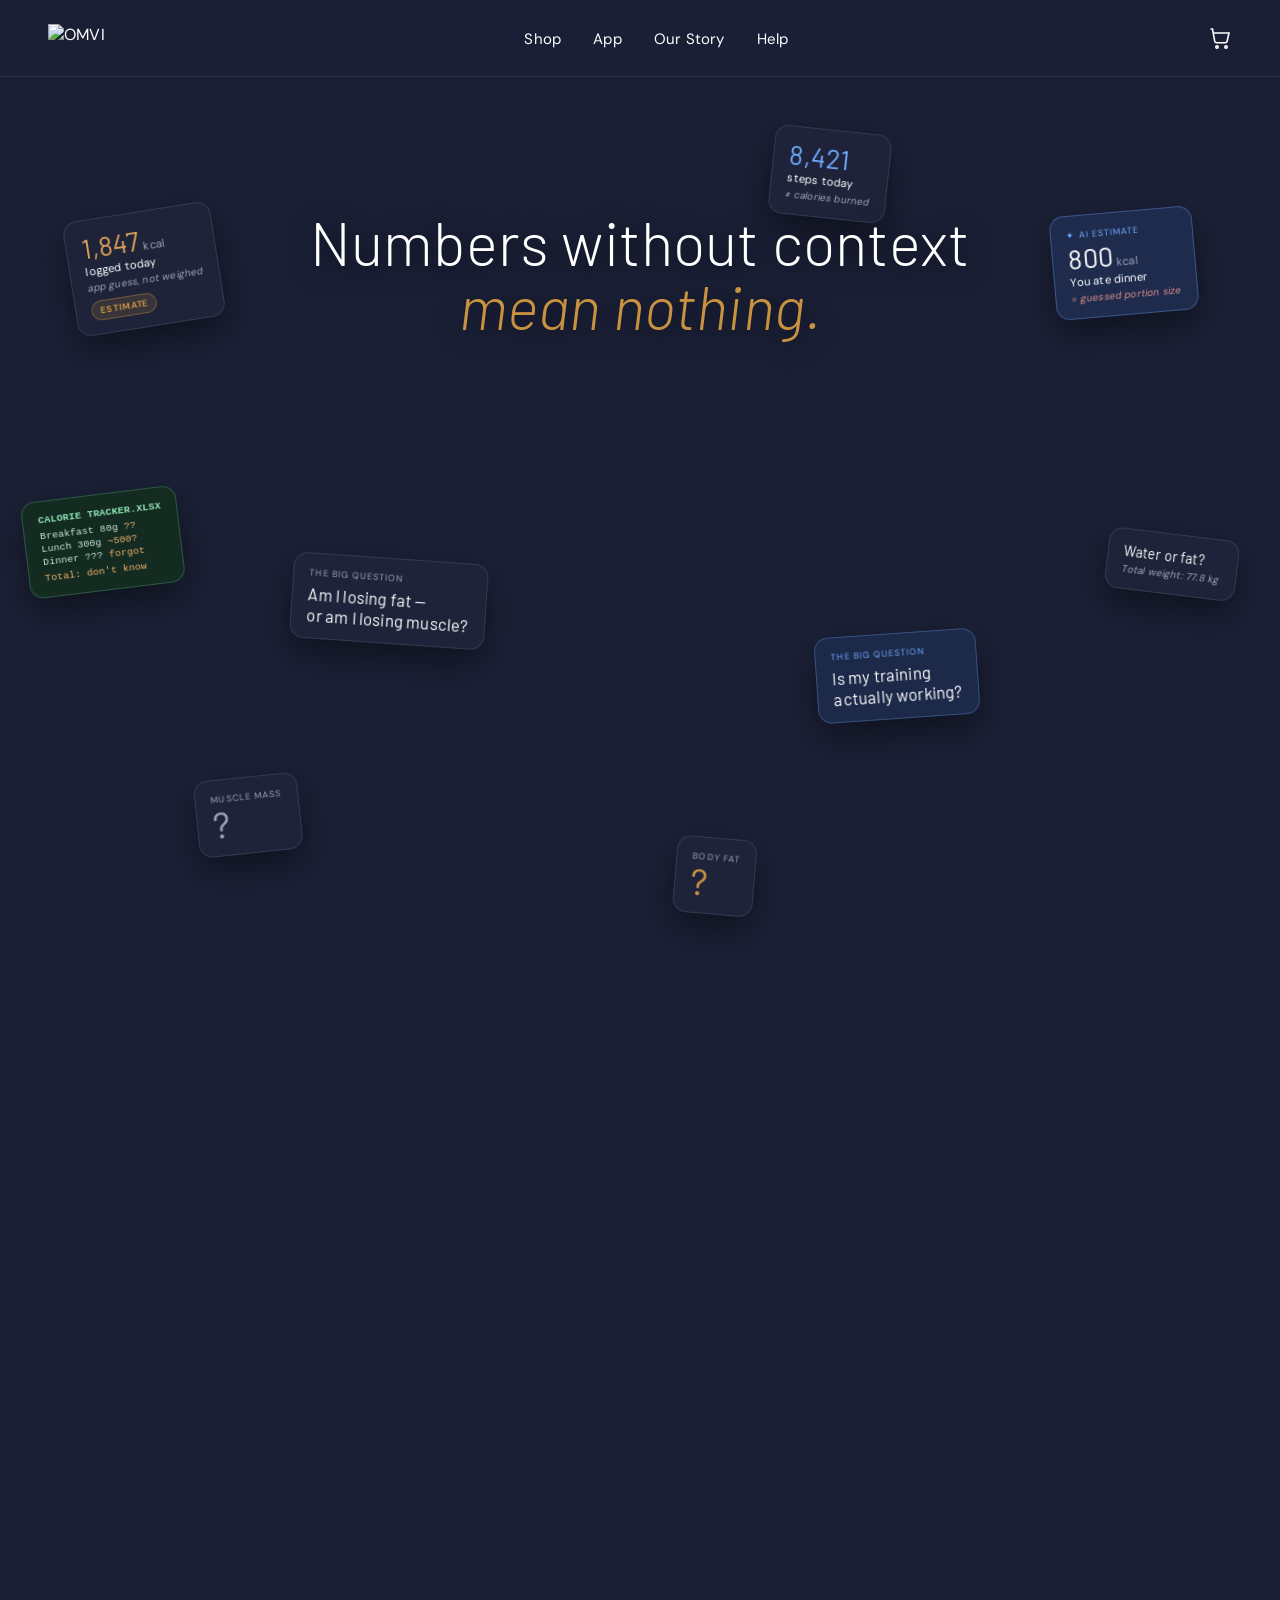
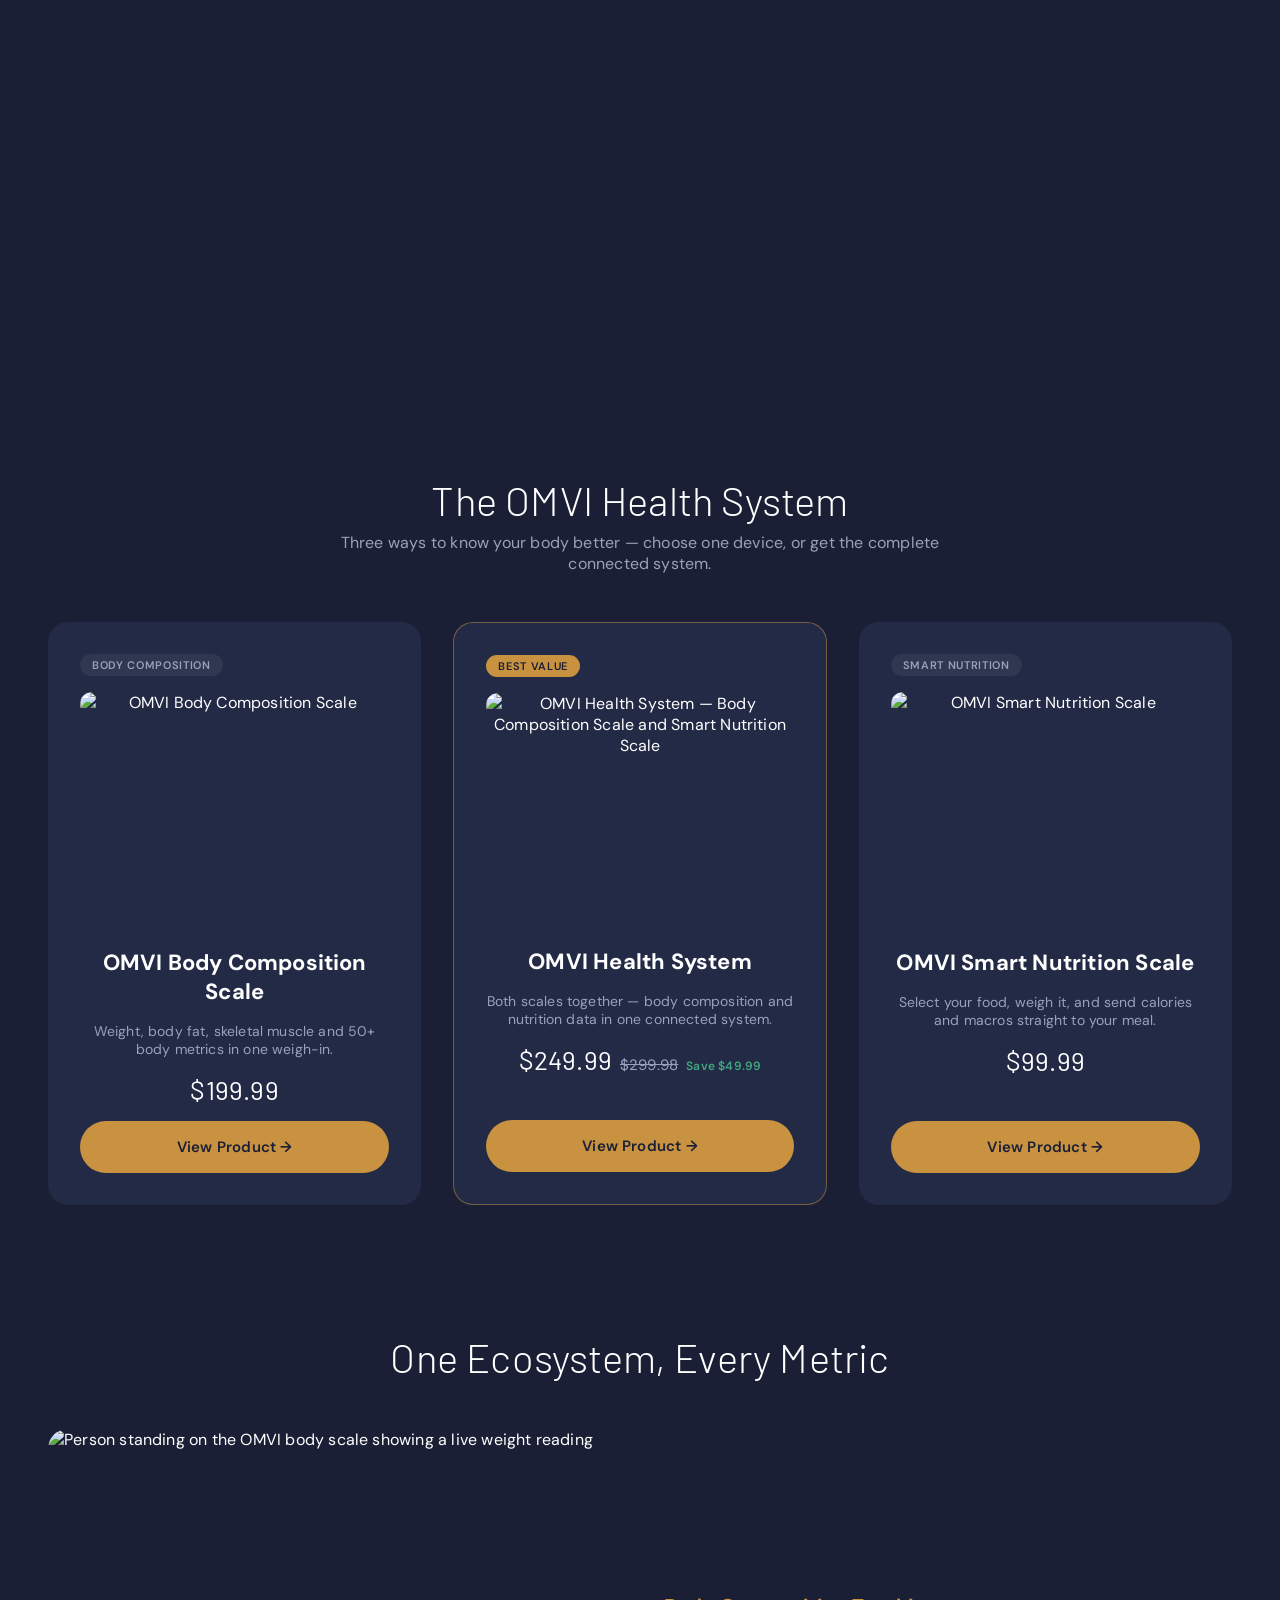
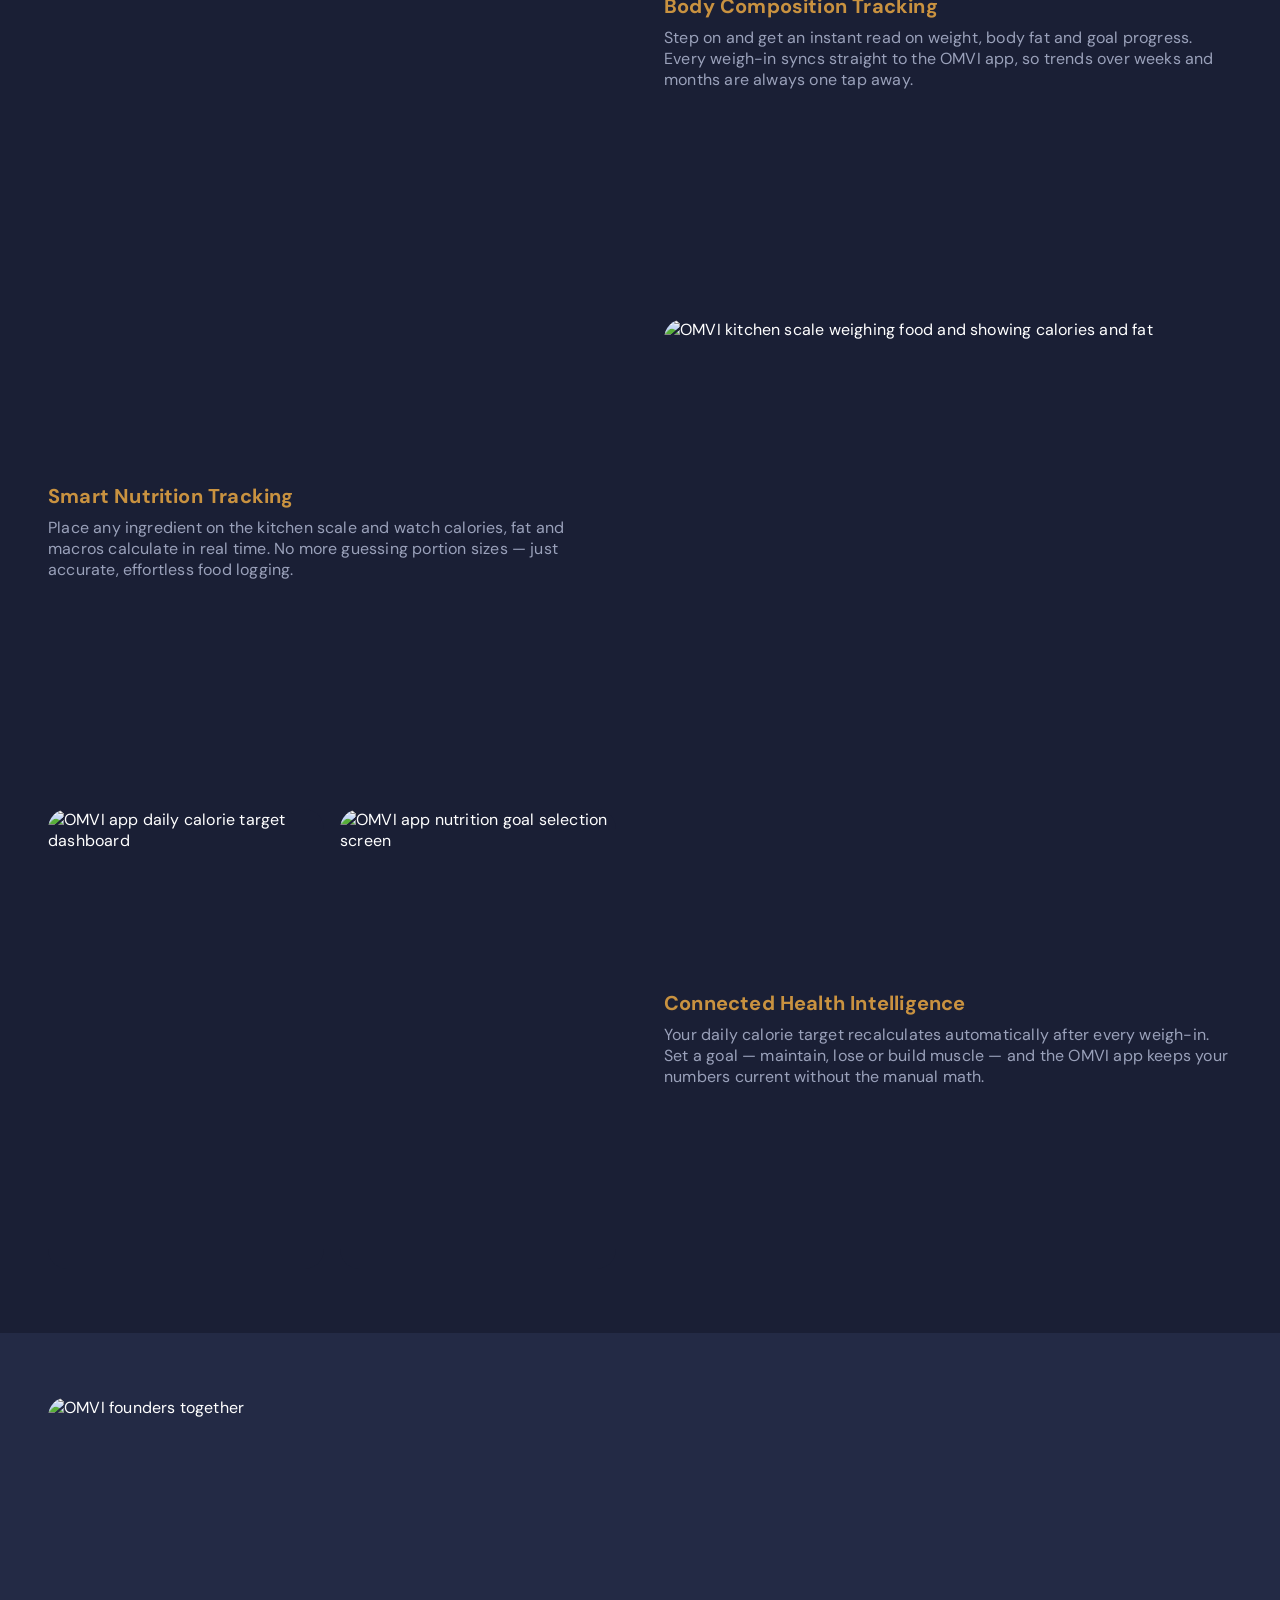
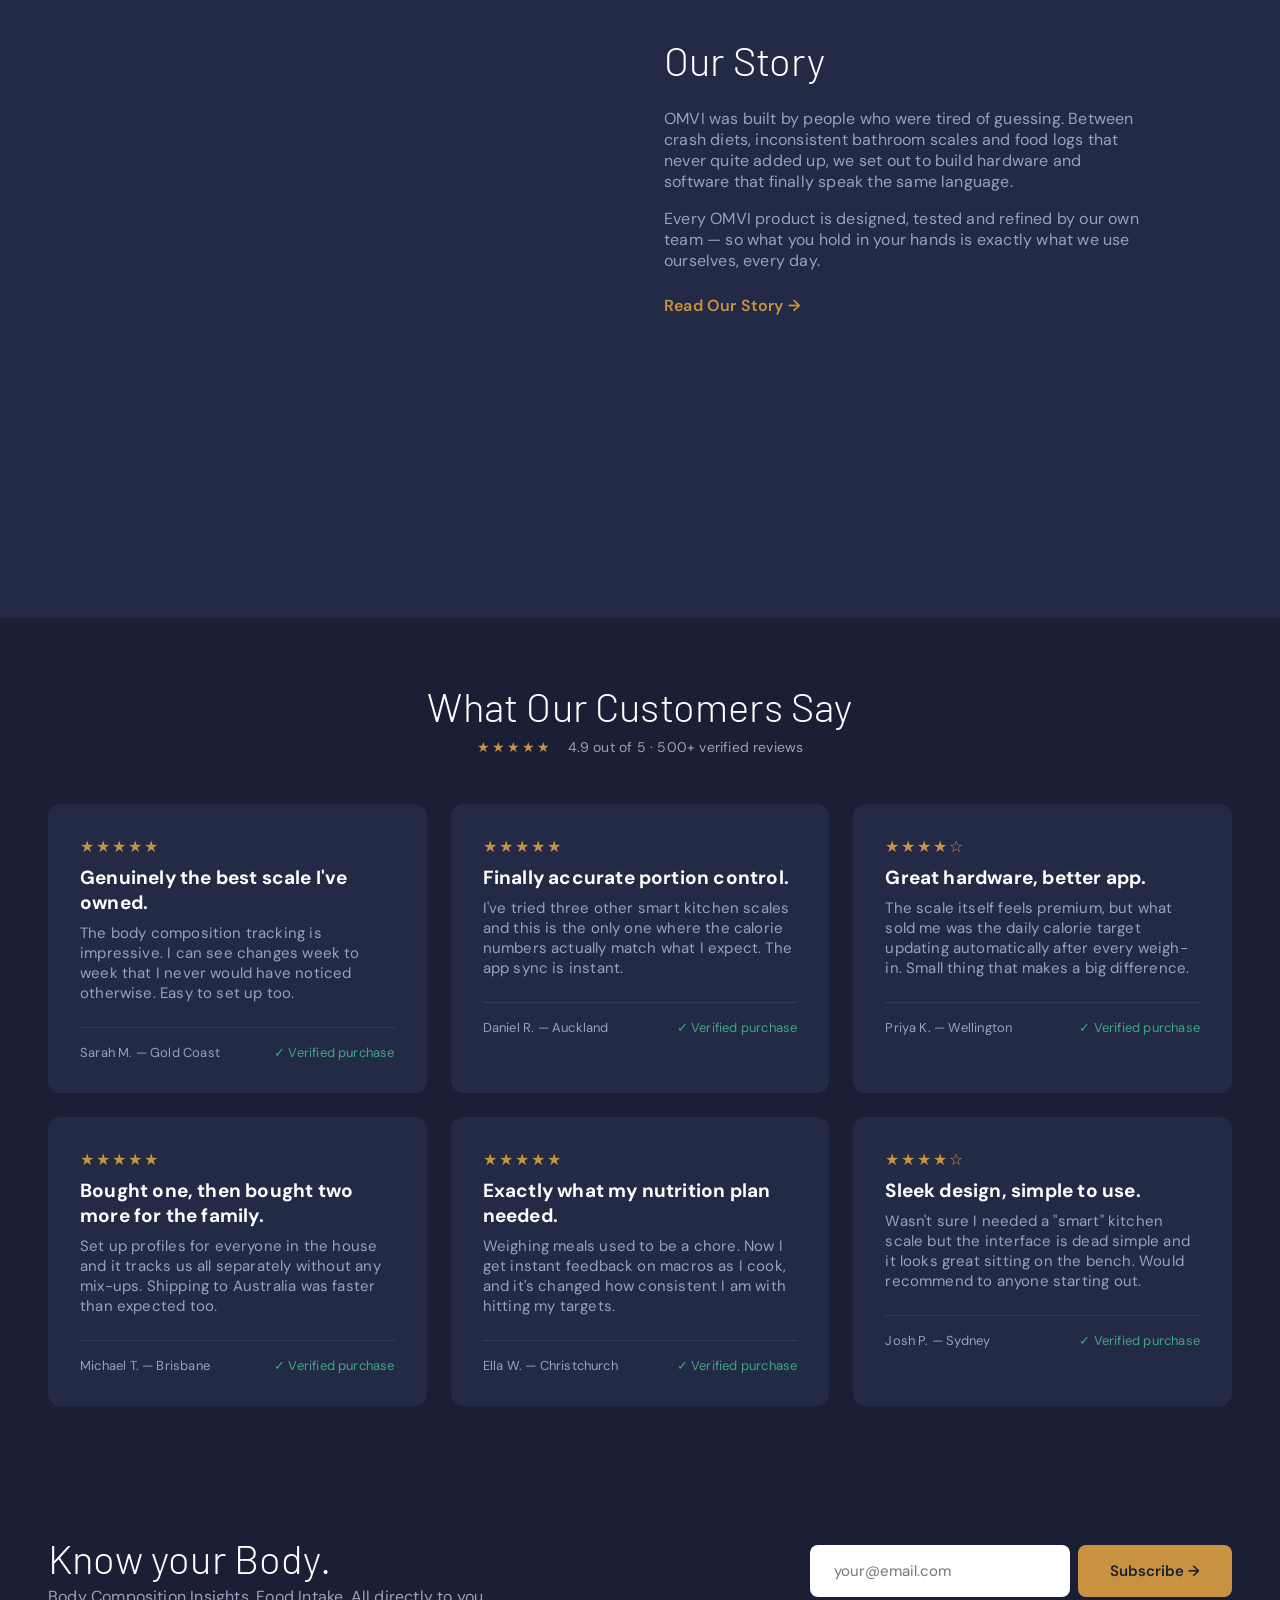
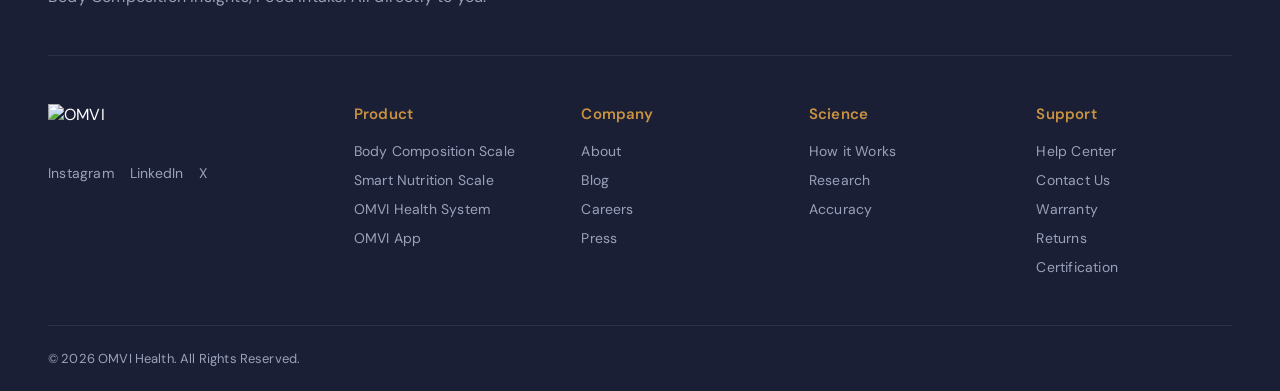
==== commit ec2c16f7: "Add files via upload" ====
--- a/index.html
+++ b/index.html
@@ -7,8 +7,7 @@
 <link rel="stylesheet" href="styles.css">
 <link rel="preconnect" href="https://fonts.googleapis.com">
 <link rel="preconnect" href="https://fonts.gstatic.com" crossorigin>
-<link href="https://fonts.googleapis.com/css2?family=Barlow:wght@300;400;500;600&family=DM+Sans:wght@400;500;700&display=swap" rel="stylesheet">
-<script src="nav.js" defer></script>
+<link href="https://fonts.googleapis.com/css2?family=Barlow:wght@300;400&family=DM+Sans:wght@400;500;600;700&display=swap" rel="stylesheet">
 </head>
 <body>
 <header class="site-header">
@@ -35,13 +34,11 @@
 
 <section class="hero-shell" id="hero-shell">
 <div class="hero-scene">
-
-<div class="hero-visual">
 <div class="hero-canvas" id="hero-canvas">
 
 <svg class="hero-lines" id="hero-lines">
 <defs>
-<marker id="arrow-gold" markerWidth="9" markerHeight="9" refX="6" refY="3" orient="auto">
+<marker id="arrow-gold" markerWidth="10" markerHeight="10" refX="7" refY="3" orient="auto">
 <path d="M0,0 L6,3 L0,6 Z" fill="#C99240"></path>
 </marker>
 </defs>
@@ -49,48 +46,86 @@
 <line id="line-kitchen" x1="0" y1="0" x2="0" y2="0" marker-end="url(#arrow-gold)"></line>
 </svg>
 
-<div class="product-tag tag-body" id="tag-body">
-<span class="tag-title">OMVI Body Scale</span>
-</div>
-<div class="product-tag tag-kitchen" id="tag-kitchen">
-<span class="tag-title">OMVI Kitchen Scale</span>
-</div>
-<div class="product-tag tag-app" id="tag-app">
-<span class="tag-title">OMVI App</span>
-</div>
-
-<div class="chaos-chip" id="chip-weight">
-<span class="chip-value">77.8<small>kg</small></span>
-<span class="chip-label">Body Scale</span>
-</div>
-<div class="chaos-chip" id="chip-delta">
-<span class="chip-value">&#9660;0.7<small>kg</small></span>
-<span class="chip-label">This week</span>
-</div>
-<div class="chaos-chip" id="chip-food">
-<span class="chip-value">146<small>kcal</small></span>
-<span class="chip-label">Tasty cheese, 41.5g</span>
-</div>
-<div class="chaos-chip" id="chip-kcal">
-<span class="chip-value">3,600<small>kcal/day</small></span>
-<span class="chip-label">Recalculated automatically</span>
-</div>
-
-<figure class="const-card const-scale-body" id="const-scale-body">
+<div class="chaos-card cc-estimate" data-chaos>
+<span class="cc-value">1,847<small>kcal</small></span>
+<span class="cc-label">logged today</span>
+<span class="cc-note">app guess, not weighed</span>
+<span class="cc-badge">ESTIMATE</span>
+</div>
+
+<div class="chaos-card cc-steps" data-chaos>
+<span class="cc-value">8,421</span>
+<span class="cc-label">steps today</span>
+<span class="cc-note">&ne; calories burned</span>
+</div>
+
+<div class="chaos-card cc-ai" data-chaos>
+<span class="cc-eyebrow">&#10022; AI ESTIMATE</span>
+<span class="cc-value">800<small>kcal</small></span>
+<span class="cc-label">You ate dinner</span>
+<span class="cc-note">= guessed portion size</span>
+</div>
+
+<div class="chaos-card cc-sheet" data-chaos>
+<span class="cc-sheet-name">CALORIE TRACKER.XLSX</span>
+<span class="cc-row"><b>Breakfast</b> 80g <i>??</i></span>
+<span class="cc-row"><b>Lunch</b> 300g <i>~500?</i></span>
+<span class="cc-row"><b>Dinner</b> ??? <i>forgot</i></span>
+<span class="cc-total">Total: don't know</span>
+</div>
+
+<div class="chaos-card cc-question" data-chaos>
+<span class="cc-eyebrow">THE BIG QUESTION</span>
+<span class="cc-ask">Am I losing fat &mdash;<br>or am I losing muscle?</span>
+</div>
+
+<div class="chaos-card cc-question cc-question-alt" data-chaos>
+<span class="cc-eyebrow">THE BIG QUESTION</span>
+<span class="cc-ask">Is my training<br>actually working?</span>
+</div>
+
+<div class="chaos-card cc-plain" data-chaos>
+<span class="cc-ask-sm">Water or fat?</span>
+<span class="cc-note">Total weight: 77.8 kg</span>
+</div>
+
+<div class="chaos-card cc-metric" data-chaos>
+<span class="cc-eyebrow">MUSCLE MASS</span>
+<span class="cc-mark">?</span>
+</div>
+
+<div class="chaos-card cc-metric cc-metric-gold" data-chaos>
+<span class="cc-eyebrow">BODY FAT</span>
+<span class="cc-mark">?</span>
+</div>
+
+<figure class="const-card" id="const-scale-body">
 <img src="images/omvi-body-scale-product-front-01.jpg" alt="OMVI body composition scale">
 </figure>
 
-<figure class="const-card const-scale-kitchen" id="const-scale-kitchen">
+<figure class="const-card" id="const-scale-kitchen">
 <img src="images/omvi-kitchen-scale-product-front-01.jpg" alt="OMVI smart kitchen scale">
 </figure>
 
-<figure class="const-phone const-phone-back" id="const-phone-back">
-<img src="images/omvi-app-nutrition-goals-gain-muscle.png" alt="OMVI app nutrition goal selection screen">
+<figure class="const-phone" id="const-phone-back">
+<img src="images/omvi-app-nutrition-goals-gain-muscle.jpg" alt="OMVI app nutrition goal selection screen">
 </figure>
-<figure class="const-phone const-phone-front" id="const-phone-front">
-<img src="images/omvi-app-daily-calorie-target-dashboard.png" alt="OMVI app daily calorie target dashboard">
+<figure class="const-phone" id="const-phone-front">
+<img src="images/omvi-app-daily-calorie-target-dashboard.jpg" alt="OMVI app daily calorie target dashboard">
 </figure>
 
+<div class="product-tag" id="tag-body">
+<span class="tag-title">OMVI Body Scale</span>
+<span class="tag-sub">50+ body metrics</span>
+</div>
+<div class="product-tag" id="tag-kitchen">
+<span class="tag-title">OMVI Nutrition Scale</span>
+<span class="tag-sub">&plusmn;0.1g precision</span>
+</div>
+
+<div class="hero-headline" id="hero-headline">
+<h1 class="hl" id="hl-chaos">Numbers without context<em>mean nothing.</em></h1>
+<p class="hl" id="hl-resolved">Know your body.<em>Finally.</em></p>
 </div>
 
 <div class="hero-insight" id="hero-insight">
@@ -130,7 +165,7 @@
 
 <article class="sku-card sku-card-featured">
 <span class="sku-badge sku-badge-gold">Best Value</span>
-<img src="images/omvi-combo-system-front-01.png" alt="OMVI Health System — Body Composition Scale and Smart Nutrition Scale">
+<img src="images/omvi-combo-system-front-01.jpg" alt="OMVI Health System — Body Composition Scale and Smart Nutrition Scale">
 <h3>OMVI Health System</h3>
 <p>Both scales together — body composition and nutrition data in one connected system.</p>
 <div class="sku-price">
@@ -182,8 +217,8 @@
 
 <article class="feature-row" id="app">
 <div class="feature-media app-media">
-<img src="images/omvi-app-daily-calorie-target-dashboard.png" alt="OMVI app daily calorie target dashboard">
-<img src="images/omvi-app-nutrition-goals-gain-muscle.png" alt="OMVI app nutrition goal selection screen">
+<img src="images/omvi-app-daily-calorie-target-dashboard.jpg" alt="OMVI app daily calorie target dashboard">
+<img src="images/omvi-app-nutrition-goals-gain-muscle.jpg" alt="OMVI app nutrition goal selection screen">
 </div>
 <div class="feature-copy">
 <h3>Connected Health Intelligence</h3>
@@ -195,7 +230,7 @@
 
 <section class="story-section" id="story">
 <div class="story-media">
-<img src="images/omvi-founder-kitchen-scale-demonstration-01.jpg" alt="OMVI founder demonstrating the kitchen scale">
+<img src="images/omvi-founders-together-01.jpg" alt="OMVI founders together">
 </div>
 <div class="story-copy">
 <h2>Our Story</h2>
@@ -262,7 +297,7 @@
 
 </main>
 
-<footer class="site-footer" id="help">
+<footer class="site-footer">
 <div class="footer-top">
 <div class="footer-tagline">
 <h2>Know your Body.</h2>
@@ -331,158 +366,242 @@
 </div>
 </footer>
 
+
 <script>
 (function () {
     var shell = document.getElementById('hero-shell');
     var canvas = document.getElementById('hero-canvas');
     if (!shell || !canvas) { return; }
 
-    var prefersReduced = window.matchMedia('(prefers-reduced-motion: reduce)').matches;
+    var reduce = window.matchMedia('(prefers-reduced-motion: reduce)').matches;
 
     function clamp(v, lo, hi) { return Math.max(lo, Math.min(hi, v)); }
     function lerp(a, b, t) { return a + (b - a) * t; }
     function smooth(t) { return t * t * (3 - 2 * t); }
-    function prog(p, a, b) { return smooth(clamp((p - a) / (b - a), 0, 1)); }
-
-    function getProgress() {
-        var rect = shell.getBoundingClientRect();
-        var total = shell.offsetHeight - window.innerHeight;
-        if (total <= 0) { return 1; }
-        return clamp(-rect.top / total, 0, 1);
-    }
-
-    var chipEls = {
-        weight: document.getElementById('chip-weight'),
-        delta: document.getElementById('chip-delta'),
-        food: document.getElementById('chip-food'),
-        kcal: document.getElementById('chip-kcal')
-    };
-
-    var chipConfigs = [
-        { el: chipEls.weight, target: 'body',    scatter: { x: 10, y: 14, rot: -16 }, freqX: 0.15, freqY: 0.12, phaseX: 0.0, phaseY: 1.2, drift: 14 },
-        { el: chipEls.delta,  target: 'body',    scatter: { x: 74, y: 10, rot: 18 },  freqX: 0.11, freqY: 0.17, phaseX: 2.1, phaseY: 0.4, drift: 12 },
-        { el: chipEls.food,   target: 'kitchen', scatter: { x: 12, y: 78, rot: 20 },  freqX: 0.13, freqY: 0.10, phaseX: 1.0, phaseY: 2.6, drift: 13 },
-        { el: chipEls.kcal,   target: 'phone',   scatter: { x: 68, y: 72, rot: -22 }, freqX: 0.16, freqY: 0.14, phaseX: 3.0, phaseY: 1.7, drift: 15 }
-    ];
+    function phase(p, a, b) { return smooth(clamp((p - a) / (b - a), 0, 1)); }
 
     var scaleBody = document.getElementById('const-scale-body');
     var scaleKitchen = document.getElementById('const-scale-kitchen');
     var phoneBack = document.getElementById('const-phone-back');
     var phoneFront = document.getElementById('const-phone-front');
-    var linesSvg = document.getElementById('hero-lines');
+    var svg = document.getElementById('hero-lines');
     var lineBody = document.getElementById('line-body');
     var lineKitchen = document.getElementById('line-kitchen');
     var tagBody = document.getElementById('tag-body');
     var tagKitchen = document.getElementById('tag-kitchen');
-    var tagApp = document.getElementById('tag-app');
+    var hlChaos = document.getElementById('hl-chaos');
+    var hlResolved = document.getElementById('hl-resolved');
     var insight = document.getElementById('hero-insight');
-    var heroCta = document.getElementById('hero-cta');
-
-    var bodyFrom = { x: -220, y: -100, rot: -30, scale: 0.85 };
-    var kitchenFrom = { x: 220, y: 120, rot: 26, scale: 0.85 };
-    var bodyToRot = -7, kitchenToRot = 6;
-
-    var phoneBackFrom = { x: -150, y: 170, rot: 34, scale: 0.78, opacity: 0.85 };
-    var phoneFrontFrom = { x: 160, y: -170, rot: -34, scale: 0.78 };
-    var phoneBackToRot = 8, phoneFrontToRot = -4, phoneBackToOpacity = 0.9;
-
-    function applyFloat(el, from, toRot, progress, opacity) {
-        if (!el) { return; }
-        var x = lerp(from.x, 0, progress);
-        var y = lerp(from.y, 0, progress);
-        var rot = lerp(from.rot, toRot, progress);
-        var scale = lerp(from.scale, 1, progress);
-        el.style.transform = 'translate(' + x + 'px, ' + y + 'px) rotate(' + rot + 'deg) scale(' + scale + ')';
-        if (typeof opacity === 'number') { el.style.opacity = opacity; }
+    var cta = document.getElementById('hero-cta');
+
+    /* Each floating card gets its own drift frequency and tilt so the
+       pre-scroll state reads as scattered noise rather than a grid. */
+    var cards = Array.prototype.slice.call(canvas.querySelectorAll('[data-chaos]'))
+        .map(function (el, i) {
+            return {
+                el: el,
+                rot: [-9, 6, -5, -7, 4, -4, 7, -6, 5][i % 9],
+                fx: 0.10 + (i % 4) * 0.02,
+                fy: 0.09 + (i % 3) * 0.03,
+                px: i * 0.9,
+                py: i * 1.4
+            };
+        });
+
+    /* Scatter rings the headline; some cards deliberately tuck behind it. */
+    var scatterLandscape = [
+        [0.11, 0.20], [0.64, 0.11], [0.87, 0.22],
+        [0.08, 0.52], [0.31, 0.57], [0.71, 0.66],
+        [0.92, 0.55], [0.19, 0.83], [0.55, 0.88]
+    ];
+    var scatterPortrait = [
+        [0.23, 0.27], [0.74, 0.24], [0.80, 0.41],
+        [0.19, 0.45], [0.42, 0.57], [0.24, 0.73],
+        [0.80, 0.72], [0.34, 0.88], [0.72, 0.87]
+    ];
+
+    function layout(W, H) {
+        if (H >= W) {
+            return {
+                body:    { to: [0.25, 0.37], from: [-0.40, -0.20], rot: [-26, -3] },
+                kitchen: { to: [0.75, 0.37], from: [ 1.40, -0.16], rot: [ 24,  3] },
+                phone:   { to: [0.50, 0.64], from: [ 0.50,  1.50], rot: [ 18,  0] },
+                gap: 12,
+                edgeTags: true,
+                scatter: scatterPortrait
+            };
+        }
+        return {
+            body:    { to: [0.15, 0.56], from: [-0.35, 0.10], rot: [-28, -6] },
+            kitchen: { to: [0.85, 0.56], from: [ 1.35, 0.78], rot: [ 26,  5] },
+            phone:   { to: [0.50, 0.58], from: [ 0.50, 1.45], rot: [ 16,  0] },
+            gap: 18,
+            scatter: scatterLandscape
+        };
     }
 
-    function pointAt(from, to, factor) {
-        return { x: from.x + (to.x - from.x) * factor, y: from.y + (to.y - from.y) * factor };
+    function progress() {
+        var total = shell.offsetHeight - window.innerHeight;
+        if (total <= 0) { return 1; }
+        return clamp(-shell.getBoundingClientRect().top / total, 0, 1);
     }
 
-    function updateArrow(el, from, to, opacity) {
-        if (!el) { return; }
-        var tip = pointAt(from, to, 0.86);
-        el.setAttribute('x1', from.x);
-        el.setAttribute('y1', from.y);
-        el.setAttribute('x2', tip.x);
-        el.setAttribute('y2', tip.y);
-        el.style.opacity = opacity;
+    function put(node, x, y, rot, sc, op) {
+        if (!node) { return; }
+        node.style.left = x + 'px';
+        node.style.top = y + 'px';
+        node.style.transform = 'translate(-50%,-50%) rotate(' + rot + 'deg) scale(' + sc + ')';
+        if (op !== undefined) { node.style.opacity = op; }
     }
 
-    function placeTag(el, x, y, progress) {
-        if (!el) { return; }
-        el.style.left = x + 'px';
-        el.style.top = y + 'px';
-        el.style.transform = 'translate(-50%, ' + lerp(10, 0, progress) + 'px)';
-        el.style.opacity = progress;
+    /* Trims both ends so the connector sits in the gap between the product
+       and the phone instead of running underneath them. */
+    function arrow(line, from, to, cutA, cutB, op) {
+        if (!line) { return; }
+        var dx = to.x - from.x, dy = to.y - from.y;
+        var len = Math.sqrt(dx * dx + dy * dy) || 1;
+        var ux = dx / len, uy = dy / len;
+        line.setAttribute('x1', from.x + ux * cutA);
+        line.setAttribute('y1', from.y + uy * cutA);
+        line.setAttribute('x2', to.x - ux * cutB);
+        line.setAttribute('y2', to.y - uy * cutB);
+        line.style.opacity = op;
     }
 
-    function render(time) {
-        var p = getProgress();
-        var pChaos = prefersReduced ? 1 : prog(p, 0.00, 0.32);
-        var pProducts = prefersReduced ? 1 : prog(p, 0.20, 0.48);
-        var pPhone = prefersReduced ? 1 : prog(p, 0.38, 0.60);
-        var pLinks = prefersReduced ? 1 : prog(p, 0.48, 0.68);
-        var pInsight = prefersReduced ? 1 : prog(p, 0.58, 0.78);
-
-        var CW = canvas.offsetWidth, CH = canvas.offsetHeight;
+    function badge(node, x, y, op) {
+        if (!node) { return; }
+        node.style.left = x + 'px';
+        node.style.top = y + 'px';
+        node.style.transform = 'translate(-50%,-50%) translateY(' + lerp(8, 0, op) + 'px)';
+        node.style.opacity = op;
+    }
+
+    function draw(time) {
+        var W = canvas.offsetWidth;
+        var H = canvas.offsetHeight;
+        if (!W || !H) { return; }
+
+        var p = progress();
+        var L = layout(W, H);
         var t = (time || 0) / 1000;
 
-        var bodyTarget = { x: CW * 0.16, y: CH * 0.20 };
-        var kitchenTarget = { x: CW * 0.84, y: CH * 0.82 };
-        var phoneTarget = { x: CW * 0.54, y: CH * 0.54 };
-
-        chipConfigs.forEach(function (cfg) {
-            if (!cfg.el) { return; }
-            var target = cfg.target === 'body' ? bodyTarget : cfg.target === 'kitchen' ? kitchenTarget : phoneTarget;
-            var driftAmt = prefersReduced ? 0 : (1 - pChaos);
-            var dx = Math.sin(t * cfg.freqX + cfg.phaseX) * cfg.drift * driftAmt;
-            var dy = Math.cos(t * cfg.freqY + cfg.phaseY) * cfg.drift * driftAmt;
-            var startX = CW * (cfg.scatter.x / 100) + dx;
-            var startY = CH * (cfg.scatter.y / 100) + dy;
-            var x = lerp(startX, target.x, pChaos);
-            var y = lerp(startY, target.y, pChaos);
-            var rot = lerp(cfg.scatter.rot, 0, pChaos);
-            var scale = lerp(1, 0.15, pChaos);
-
-            cfg.el.style.left = x + 'px';
-            cfg.el.style.top = y + 'px';
-            cfg.el.style.transform = 'translate(-50%, -50%) rotate(' + rot + 'deg) scale(' + scale + ')';
-            cfg.el.style.opacity = Math.max(0, 1 - pChaos);
+        var pChaos    = reduce ? 1 : phase(p, 0.00, 0.30);
+        var pHead     = reduce ? 1 : phase(p, 0.18, 0.44);
+        var pProducts = reduce ? 1 : phase(p, 0.28, 0.58);
+        var pPhone    = reduce ? 1 : phase(p, 0.44, 0.70);
+        var pLinks    = reduce ? 1 : phase(p, 0.60, 0.78);
+        var pInsight  = reduce ? 1 : phase(p, 0.70, 0.88);
+
+        var bodyPt    = { x: L.body.to[0] * W,    y: L.body.to[1] * H };
+        var kitchenPt = { x: L.kitchen.to[0] * W, y: L.kitchen.to[1] * H };
+        var phonePt   = { x: L.phone.to[0] * W,   y: L.phone.to[1] * H };
+
+        /* 1 - the scattered questions drift, then collapse toward the middle
+           and fade as the real products take their place. */
+        cards.forEach(function (c, i) {
+            var s = L.scatter[i % L.scatter.length];
+            var drift = reduce ? 0 : (1 - pChaos);
+            var dx = Math.sin(t * c.fx + c.px) * 12 * drift;
+            var dy = Math.cos(t * c.fy + c.py) * 12 * drift;
+            put(c.el,
+                lerp(s[0] * W + dx, W * 0.5, pChaos),
+                lerp(s[1] * H + dy, H * 0.5, pChaos),
+                lerp(c.rot, 0, pChaos),
+                lerp(1, 0.55, pChaos),
+                clamp(1 - pChaos * 1.3, 0, 1));
         });
 
-        applyFloat(scaleBody, bodyFrom, bodyToRot, pProducts);
-        applyFloat(scaleKitchen, kitchenFrom, kitchenToRot, pProducts);
-
-        applyFloat(phoneBack, phoneBackFrom, phoneBackToRot, pPhone, lerp(phoneBackFrom.opacity, phoneBackToOpacity, pPhone));
-        applyFloat(phoneFront, phoneFrontFrom, phoneFrontToRot, pPhone);
-
-        if (linesSvg) { linesSvg.setAttribute('viewBox', '0 0 ' + CW + ' ' + CH); }
-        updateArrow(lineBody, bodyTarget, phoneTarget, pLinks);
-        updateArrow(lineKitchen, kitchenTarget, phoneTarget, pLinks);
-
-        placeTag(tagBody, CW * 0.16, CH * 0.03, pLinks);
-        placeTag(tagKitchen, CW * 0.84, CH * 0.94, pLinks);
-        placeTag(tagApp, CW * 0.54, CH * 0.30, pLinks);
-
+        /* 2 - the headline swaps from the problem to the promise. */
+        if (hlChaos) {
+            hlChaos.style.opacity = 1 - pHead;
+            hlChaos.style.transform = 'translateY(-50%) translateY(' + lerp(0, -14, pHead) + 'px)';
+        }
+        if (hlResolved) {
+            hlResolved.style.opacity = pHead;
+            hlResolved.style.transform = 'translateY(-50%) translateY(' + lerp(14, 0, pHead) + 'px)';
+        }
+
+        /* 3 - both scales fly in from off-screen. */
+        put(scaleBody,
+            lerp(L.body.from[0], L.body.to[0], pProducts) * W,
+            lerp(L.body.from[1], L.body.to[1], pProducts) * H,
+            lerp(L.body.rot[0], L.body.rot[1], pProducts),
+            lerp(0.86, 1, pProducts));
+        put(scaleKitchen,
+            lerp(L.kitchen.from[0], L.kitchen.to[0], pProducts) * W,
+            lerp(L.kitchen.from[1], L.kitchen.to[1], pProducts) * H,
+            lerp(L.kitchen.rot[0], L.kitchen.rot[1], pProducts),
+            lerp(0.86, 1, pProducts));
+
+        /* 4 - the app rises into the middle. */
+        var phX = lerp(L.phone.from[0], L.phone.to[0], pPhone) * W;
+        var phY = lerp(L.phone.from[1], L.phone.to[1], pPhone) * H;
+        var phRot = lerp(L.phone.rot[0], L.phone.rot[1], pPhone);
+        var phSc = lerp(0.82, 1, pPhone);
+        put(phoneBack, phX - W * 0.035, phY - H * 0.012, phRot + 9, phSc * 0.97, pPhone * 0.9);
+        put(phoneFront, phX, phY, phRot, phSc, pPhone);
+
+        /* 5 - connectors from each scale into the app, plus the name cards. */
+        if (svg) { svg.setAttribute('viewBox', '0 0 ' + W + ' ' + H); }
+        var cardCut = (scaleBody ? scaleBody.offsetWidth : 0) / 2 + 12;
+        var phoneCut = (phoneFront ? phoneFront.offsetWidth : 0) / 2 + 16;
+        arrow(lineBody, bodyPt, phonePt, cardCut, phoneCut, pLinks);
+        arrow(lineKitchen, kitchenPt, phonePt, cardCut, phoneCut, pLinks);
+
+        /* tagHalf keeps L.gap a true edge-to-edge gap, since a tag is centred
+           on whatever point it is handed. */
+        var cardHalf = (scaleBody ? scaleBody.offsetHeight : 0) / 2;
+        var tagHalf = (tagBody ? tagBody.offsetHeight : 0) / 2;
+        var cardHalfW = (scaleBody ? scaleBody.offsetWidth : 0) / 2;
+        var tagBodyX = bodyPt.x;
+        var tagKitchenX = kitchenPt.x;
+        if (L.edgeTags) {
+            tagBodyX = bodyPt.x - cardHalfW + (tagBody ? tagBody.offsetWidth : 0) / 2;
+            tagKitchenX = kitchenPt.x + cardHalfW - (tagKitchen ? tagKitchen.offsetWidth : 0) / 2;
+        }
+        badge(tagBody, tagBodyX, bodyPt.y + cardHalf + L.gap + tagHalf, pLinks);
+        badge(tagKitchen, tagKitchenX, kitchenPt.y + cardHalf + L.gap + tagHalf, pLinks);
+
+        /* 6 - the combined result and the call to action. */
         if (insight) {
             insight.style.opacity = pInsight;
-            insight.style.transform = 'translateY(' + lerp(14, 0, pInsight) + 'px)';
+            insight.style.transform = 'translate(-50%,-50%) translateY(' + lerp(14, 0, pInsight) + 'px)';
         }
-
-        if (heroCta) {
-            heroCta.style.opacity = pInsight;
-            heroCta.style.transform = 'translateY(' + lerp(14, 0, pInsight) + 'px)';
-            heroCta.style.pointerEvents = pInsight > 0.5 ? 'auto' : 'none';
+        if (cta) {
+            cta.style.opacity = pInsight;
+            cta.style.transform = 'translate(-50%,-50%) translateY(' + lerp(14, 0, pInsight) + 'px)';
+            cta.style.pointerEvents = pInsight > 0.5 ? 'auto' : 'none';
         }
-
-        window.requestAnimationFrame(render);
     }
 
-    window.requestAnimationFrame(render);
+    function loop(time) {
+        draw(time);
+        window.requestAnimationFrame(loop);
+    }
+
+    /* Scroll and resize drive the layout directly, so the hero keeps tracking
+       the scroll position even if animation frames are throttled. The rAF
+       loop on top of that only supplies the idle drift of the cards. */
+    window.addEventListener('scroll', function () { draw(); }, { passive: true });
+    window.addEventListener('resize', function () { draw(); });
+    window.addEventListener('load', function () { draw(); });
+    draw();
+    window.requestAnimationFrame(loop);
 })();
 </script>
 
+<script>
+(function () {
+    var toggle = document.getElementById('nav-toggle');
+    var nav = document.querySelector('.primary-navigation');
+    if (!toggle || !nav) { return; }
+
+    toggle.addEventListener('click', function () {
+        var isOpen = nav.classList.toggle('nav-open');
+        toggle.setAttribute('aria-expanded', isOpen ? 'true' : 'false');
+    });
+})();
+</script>
+
 </body>
 </html>
--- a/styles.css
+++ b/styles.css
@@ -4,16 +4,21 @@
 
 :root {
     --color-primary: #1A1F35;
-    --color-primary-light: #232a47;
+    --color-primary-light: #232A45;
     --color-secondary: #C99240;
     --color-bg: #1A1F35;
     --color-surface: #FFFFFF;
     --color-text: #FFFFFF;
-    --color-text-muted: #B9BECE;
+    --color-text-muted: #9AA1BA;
     --color-nav-bg: #1A1F35;
     --color-cta: #C99240;
     --color-accent: #FFFFFF;
     --color-ink: #1A1F35;
+    /* Brand green (#2F7D5F) is documented at icon scale only (3:1 non-text
+       minimum). At the small text sizes it's used at here (.verified,
+       .price-save) it measures 3.27:1 against navy — fails WCAG AA 4.5:1
+       for normal text. Lightened to the same hue/saturation at 5.46:1. */
+    --color-success: #3FA77F;
 
     --font-heading: "Barlow", sans-serif;
     --font-body: "DM Sans", sans-serif;
@@ -46,7 +51,8 @@
     color: var(--color-text);
     font-family: var(--font-body);
     font-size: 16px;
-    line-height: 1.8;
+    line-height: normal;
+    letter-spacing: 0.012em;
 }
 
 img {
@@ -63,30 +69,35 @@
     list-style: none;
 }
 
-h1, h2, h3 {
+/* H1 - Heading: Barlow Regular 86/Auto per brand style sheet */
+h1 {
+    font-family: var(--font-heading);
+    font-weight: 400;
+    font-size: 86px;
+    line-height: normal;
+}
+
+/* H2 - Display: Barlow Light 40/Auto per brand style sheet */
+h2 {
     font-family: var(--font-heading);
     font-weight: 300;
-}
-
-h1 {
-    font-size: 56px;
-    line-height: 1.05;
-}
-
-h2 {
     font-size: 40px;
-    line-height: 1.2;
-}
-
+    line-height: normal;
+}
+
+/* H3 - Heading: DM Sans Bold 20/Auto per brand style sheet */
 h3 {
-    font-size: 24px;
-    font-weight: 400;
+    font-family: var(--font-body);
+    font-weight: 700;
+    font-size: 20px;
+    line-height: normal;
     margin-bottom: var(--space-sm);
 }
 
 p {
     font-size: 16px;
-    line-height: 1.8;
+    line-height: normal;
+    letter-spacing: 0.012em;
     color: var(--color-text-muted);
 }
 
@@ -174,25 +185,26 @@
 
 /* ===== Hero (pinned scroll) ===== */
 
+/* Shell is 2.15x the viewport (matching the reference pacing), so the
+   sticky scene stays pinned for ~1.15 screens of scrolling. */
 .hero-shell {
     position: relative;
-    height: 260vh;
+    height: 215vh;
+    height: 215svh;
+    /* overrides the generic `section` padding so the scene is full-bleed */
+    padding: 0;
     background-color: var(--color-primary);
 }
 
+/* Full-bleed: top:0, exactly one viewport tall, no max-width or padding.
+   The sticky header floats over it, same as the reference. */
 .hero-scene {
     position: sticky;
-    top: 80px;
-    height: calc(100vh - 80px);
-    max-height: 760px;
-    min-height: 480px;
+    top: 0;
+    height: 100vh;
+    height: 100svh;
+    width: 100%;
     color: var(--color-text);
-    display: flex;
-    justify-content: center;
-    align-items: center;
-    max-width: var(--max-width);
-    margin: 0 auto;
-    padding: 0 var(--space-2xl);
     overflow: hidden;
 }
 
@@ -238,29 +250,23 @@
 
 /* ===== Hero canvas (products assembling from chaos) ===== */
 
-.hero-visual {
-    display: flex;
-    flex-direction: column;
-    align-items: center;
-    justify-content: center;
-    gap: var(--space-md);
+/* Canvas fills the entire scene edge to edge. Every child is positioned
+   with left/top percentages driven by JS, centred via translate(-50%,-50%). */
+.hero-canvas {
+    position: absolute;
+    inset: 0;
+    width: 100%;
     height: 100%;
-    width: 100%;
-    max-width: 760px;
-    margin: 0 auto;
-    padding-bottom: var(--space-md);
-}
-
-.hero-canvas {
-    position: relative;
-    flex: 1;
-    width: 100%;
-    min-height: 340px;
-    max-height: 560px;
 }
 
 .hero-cta {
+    position: absolute;
+    left: 50%;
+    top: 92%;
+    transform: translate(-50%, -50%);
+    white-space: nowrap;
     opacity: 0;
+    z-index: 22;
     will-change: transform, opacity;
 }
 
@@ -269,7 +275,7 @@
     inset: 0;
     width: 100%;
     height: 100%;
-    z-index: 4;
+    z-index: 7;
     pointer-events: none;
     overflow: visible;
     filter: drop-shadow(0 2px 4px rgba(0,0,0,0.5));
@@ -290,14 +296,14 @@
     left: 0;
     display: flex;
     flex-direction: column;
-    align-items: flex-start;
-    gap: 3px;
+    gap: 2px;
+    text-align: center;
     background-color: rgba(26, 31, 53, 0.95);
-    border: 1px solid rgba(255,255,255,0.14);
-    border-radius: var(--radius-md);
-    padding: var(--space-sm) var(--space-md);
-    box-shadow: 0 12px 28px rgba(0,0,0,0.4);
-    z-index: 6;
+    border: 1px solid rgba(201, 146, 64, 0.35);
+    border-radius: 12px;
+    padding: 8px 16px;
+    box-shadow: 0 12px 28px rgba(0,0,0,0.45);
+    z-index: 25;
     opacity: 0;
     white-space: nowrap;
     will-change: transform, opacity;
@@ -305,15 +311,28 @@
 
 .product-tag .tag-title {
     font-family: var(--font-heading);
-    font-size: 14px;
+    font-size: clamp(11px, 1.25vw, 15px);
+    letter-spacing: 0.03em;
     color: var(--color-accent);
 }
 
+.product-tag .tag-sub {
+    font-size: clamp(9px, 0.8vw, 11px);
+    color: var(--color-secondary);
+}
+
 .hero-insight {
-    background-color: rgba(15, 18, 32, 0.75);
+    position: absolute;
+    left: 50%;
+    top: 78%;
+    transform: translate(-50%, -50%);
+    width: min(92%, 560px);
+    background-color: rgba(26, 31, 53, 0.82);
     border: 1px solid rgba(201, 146, 64, 0.28);
     border-radius: var(--radius-lg);
-    padding: var(--space-md) var(--space-xl);
+    padding: var(--space-md) var(--space-lg);
+    backdrop-filter: blur(6px);
+    z-index: 20;
     opacity: 0;
     will-change: transform, opacity;
 }
@@ -366,47 +385,199 @@
     margin: 0;
 }
 
-.chaos-chip {
+/* ===== Hero headline (swaps from the problem to the promise) ===== */
+
+.hero-headline {
+    position: absolute;
+    left: 50%;
+    top: 22%;
+    transform: translate(-50%, -50%);
+    width: min(94%, 900px);
+    height: 0;
+    z-index: 15;
+    pointer-events: none;
+}
+
+.hl {
+    position: absolute;
+    left: 0;
+    right: 0;
+    top: 0;
+    margin: 0;
+    text-align: center;
+    font-family: var(--font-heading);
+    font-weight: 300;
+    font-size: clamp(27px, 4.9vw, 60px);
+    line-height: 1.06;
+    color: var(--color-accent);
+    text-shadow: 0 4px 26px rgba(10, 13, 24, 0.8);
+    will-change: transform, opacity;
+}
+
+.hl em {
+    display: block;
+    font-style: italic;
+    color: var(--color-secondary);
+}
+
+#hl-resolved {
+    opacity: 0;
+}
+
+/* ===== Floating "noise" cards shown before the scroll resolves ===== */
+
+.chaos-card {
     position: absolute;
     top: 0;
     left: 0;
-    background-color: rgba(26, 31, 53, 0.92);
-    border: 1px solid rgba(255,255,255,0.12);
-    border-radius: var(--radius-md);
-    padding: var(--space-sm) var(--space-md);
     display: flex;
     flex-direction: column;
+    gap: 3px;
+    width: max-content;
+    max-width: clamp(148px, 19vw, 248px);
+    padding: clamp(9px, 1vw, 15px) clamp(11px, 1.2vw, 17px);
+    border-radius: 14px;
+    background-color: rgba(30, 35, 58, 0.92);
+    border: 1px solid rgba(255, 255, 255, 0.10);
+    box-shadow: 0 14px 34px rgba(0, 0, 0, 0.45);
+    z-index: 9;
+    will-change: transform, opacity, left, top;
+}
+
+.cc-eyebrow {
+    font-size: clamp(8px, 0.7vw, 10px);
+    letter-spacing: 0.12em;
+    text-transform: uppercase;
+    color: var(--color-text-muted);
+}
+
+.cc-value {
+    font-family: var(--font-heading);
+    font-size: clamp(19px, 2.1vw, 30px);
+    line-height: 1.05;
+    color: var(--color-accent);
+}
+
+.cc-value small {
+    font-family: var(--font-body);
+    font-size: 0.42em;
+    color: var(--color-text-muted);
+    margin-left: 3px;
+}
+
+.cc-label {
+    font-size: clamp(10px, 0.88vw, 12px);
+    color: var(--color-text);
+}
+
+.cc-note {
+    font-size: clamp(9px, 0.78vw, 11px);
+    font-style: italic;
+    color: var(--color-text-muted);
+}
+
+.cc-badge {
+    align-self: flex-start;
+    margin-top: 4px;
+    font-size: 9px;
+    font-weight: 700;
+    letter-spacing: 0.08em;
+    padding: 3px 8px;
+    border-radius: 999px;
+    color: var(--color-secondary);
+    background-color: rgba(201, 146, 64, 0.16);
+    border: 1px solid rgba(201, 146, 64, 0.4);
+}
+
+.cc-estimate .cc-value { color: #e0a256; }
+.cc-steps .cc-value { color: #6fa8ff; }
+
+.cc-ai {
+    background-color: rgba(30, 44, 78, 0.94);
+    border-color: rgba(111, 168, 255, 0.34);
+}
+
+.cc-ai .cc-eyebrow { color: #6fa8ff; }
+.cc-ai .cc-note { color: #d98a8a; }
+
+.cc-sheet {
+    background-color: rgba(20, 44, 33, 0.95);
+    border-color: rgba(110, 200, 150, 0.28);
+    font-family: "Courier New", monospace;
     gap: 2px;
-    z-index: 5;
-    box-shadow: 0 10px 25px rgba(0,0,0,0.35);
-    will-change: transform, opacity, left, top;
-    white-space: nowrap;
-}
-
-.chaos-chip .chip-value {
+}
+
+.cc-sheet-name {
+    font-size: clamp(9px, 0.78vw, 11px);
+    font-weight: 700;
+    color: #8fe3b4;
+    margin-bottom: 3px;
+}
+
+.cc-row {
+    font-size: clamp(9px, 0.76vw, 11px);
+    color: #cfe9da;
+}
+
+.cc-row b { font-weight: 400; }
+.cc-row i { color: #f0b26b; font-style: normal; }
+
+.cc-total {
+    font-size: clamp(9px, 0.76vw, 11px);
+    color: #f0b26b;
+    margin-top: 3px;
+}
+
+.cc-question {
+    max-width: clamp(185px, 25vw, 320px);
+}
+
+.cc-ask {
     font-family: var(--font-heading);
-    font-size: 20px;
+    font-size: clamp(13px, 1.3vw, 20px);
+    line-height: 1.25;
     color: var(--color-accent);
-}
-
-.chaos-chip .chip-value small {
-    font-family: var(--font-body);
-    font-size: 11px;
-    color: var(--color-text-muted);
-    margin-left: 2px;
-}
-
-.chaos-chip .chip-label {
-    font-size: 10px;
-    color: var(--color-secondary);
-}
-
+    margin-top: 2px;
+}
+
+.cc-question-alt {
+    background-color: rgba(28, 42, 74, 0.94);
+    border-color: rgba(111, 168, 255, 0.3);
+}
+
+.cc-question-alt .cc-eyebrow { color: #6fa8ff; }
+
+.cc-ask-sm {
+    font-family: var(--font-heading);
+    font-size: clamp(12px, 1.1vw, 17px);
+    color: var(--color-accent);
+}
+
+.cc-metric { gap: 0; }
+
+.cc-mark {
+    font-family: var(--font-heading);
+    font-size: clamp(24px, 2.9vw, 44px);
+    line-height: 1;
+    color: var(--color-text-muted);
+}
+
+.cc-metric-gold .cc-mark { color: var(--color-secondary); }
+
+/* Products are sized off the viewport so they stay large on every screen.
+   Portrait gets a much larger share of width, matching the reference where
+   the product art scales up to fill a narrow screen. */
 .const-card {
     position: absolute;
+    top: 0;
+    left: 0;
     margin: 0;
+    width: clamp(190px, 25vw, 350px);
+    aspect-ratio: 4 / 4.4;
     border-radius: var(--radius-lg);
-    box-shadow: 0 20px 40px rgba(0,0,0,0.35);
+    box-shadow: 0 24px 48px rgba(0,0,0,0.45);
     overflow: hidden;
+    z-index: 6;
     will-change: transform, opacity;
 }
 
@@ -418,27 +589,14 @@
     display: block;
 }
 
-.const-scale-body {
-    top: 2%;
-    left: 0;
-    width: 32%;
-    aspect-ratio: 4 / 4.4;
-    z-index: 1;
-}
-
-.const-scale-kitchen {
-    bottom: 2%;
-    right: 0;
-    width: 28%;
-    aspect-ratio: 4 / 4.4;
-    z-index: 1;
-}
-
 .const-phone {
     position: absolute;
+    top: 0;
+    left: 0;
     margin: 0;
-    width: 20%;
-    filter: drop-shadow(0 20px 30px rgba(0,0,0,0.45));
+    width: clamp(112px, 14vw, 200px);
+    filter: drop-shadow(0 20px 34px rgba(0,0,0,0.5));
+    z-index: 8;
     will-change: transform, opacity;
 }
 
@@ -449,38 +607,93 @@
     display: block;
 }
 
-.const-phone-back {
-    top: 30%;
-    left: 36%;
-    z-index: 2;
-}
-
-.const-phone-front {
-    top: 38%;
-    left: 44%;
-    z-index: 3;
-}
-
-@media (max-width: 900px) {
-    .hero-shell {
-        height: auto;
-    }
-
-    .hero-scene {
-        position: static;
-        height: auto;
-        max-height: none;
-        padding: var(--space-2xl) var(--space-lg);
-    }
-
-    .hero-visual {
-        height: auto;
-        margin-top: var(--space-2xl);
-    }
-
-    .hero-canvas {
-        height: 420px;
-        max-height: none;
+/* Portrait: the two scales sit side by side, so each card has to stay
+   under half the width or they collide. 38vw leaves a clear gap between. */
+@media (orientation: portrait) {
+    .const-card {
+        width: clamp(140px, 38vw, 380px);
+    }
+
+    .const-phone {
+        width: clamp(100px, 26vw, 220px);
+    }
+
+    .hero-headline {
+        top: 14%;
+        width: 94%;
+    }
+
+    .hl {
+        font-size: clamp(22px, 6.3vw, 42px);
+    }
+
+    /* Cards have to shrink hard in portrait or they tile over each other. */
+    .chaos-card {
+        max-width: clamp(116px, 39vw, 210px);
+        padding: 8px 10px;
+        gap: 2px;
+        border-radius: 11px;
+    }
+
+    .cc-question {
+        max-width: clamp(148px, 51vw, 270px);
+    }
+
+    .cc-value { font-size: clamp(16px, 4.4vw, 24px); }
+    .cc-ask { font-size: clamp(11px, 3.1vw, 16px); }
+    .cc-mark { font-size: clamp(20px, 5.6vw, 32px); }
+
+    /* Narrower tags, or the two-line label reaches across into the phone. */
+    .product-tag {
+        padding: 6px 10px;
+        border-radius: 10px;
+    }
+
+    .product-tag .tag-title { font-size: 10px; }
+    .product-tag .tag-sub { font-size: 8.5px; }
+
+    .hero-insight {
+        top: 82%;
+        padding: var(--space-md);
+    }
+
+    .hero-cta {
+        top: 93.5%;
+    }
+
+    .insight-sentence {
+        font-size: 11px;
+    }
+}
+
+/* The smallest phones cannot hold nine cards without them colliding, so a
+   subset is shown. The remaining cards keep their original scatter slots,
+   which spreads them further apart rather than leaving gaps. */
+@media (max-width: 400px), (max-height: 700px) {
+    .cc-sheet,
+    .cc-ai,
+    .cc-question-alt {
+        display: none;
+    }
+
+    .product-tag {
+        padding: 5px 8px;
+    }
+
+    .product-tag .tag-title { font-size: 9px; }
+    .product-tag .tag-sub { font-size: 8px; }
+}
+
+/* Short viewports (small phones, landscape phones) cannot fit the stats
+   card and the CTA at full size — drop the sentence to reclaim the room. */
+@media (max-height: 700px) {
+    .insight-sentence {
+        display: none;
+    }
+
+    .hero-insight {
+        top: 76%;
+        padding: var(--space-sm) var(--space-md);
     }
 }
 
@@ -572,7 +785,7 @@
 .price-save {
     font-size: 12px;
     font-weight: 600;
-    color: #7fd48a;
+    color: var(--color-success);
 }
 
 .sku-cta {
@@ -812,6 +1025,12 @@
     gap: var(--space-lg);
 }
 
+.review-single {
+    grid-template-columns: 1fr;
+    max-width: 480px;
+    margin: 0 auto;
+}
+
 .review-card {
     background-color: var(--color-primary-light);
     border-radius: var(--radius-md);
@@ -841,7 +1060,7 @@
 }
 
 .verified {
-    color: #7fd48a;
+    color: var(--color-success);
 }
 
 /* ===== Footer ===== */
@@ -1064,10 +1283,34 @@
     margin-bottom: var(--space-md);
 }
 
+/* When the eyebrow is also a solid gold pill (.sku-badge-gold), the badge's
+   dark text must win over the plain eyebrow's gold text, or it reads as
+   gold-on-gold. */
+.pdp-eyebrow.sku-badge-gold {
+    color: var(--color-primary);
+}
+
 .pdp-info h1 {
     color: var(--color-accent);
     font-size: 38px;
     margin-bottom: var(--space-md);
+}
+
+.pdp-badges {
+    display: flex;
+    flex-wrap: wrap;
+    gap: var(--space-sm);
+    margin-bottom: var(--space-md);
+}
+
+.pdp-badge {
+    background-color: rgba(201, 146, 64, 0.12);
+    border: 1px solid rgba(201, 146, 64, 0.3);
+    color: var(--color-secondary);
+    font-size: 12px;
+    font-weight: 600;
+    padding: 6px 14px;
+    border-radius: 999px;
 }
 
 .pdp-sub {
@@ -1959,8 +2202,8 @@
     width: 30px;
     height: 30px;
     border-radius: 50%;
-    background-color: rgba(127, 212, 138, 0.15);
-    color: #7fd48a;
+    background-color: rgba(47, 125, 95, 0.15);
+    color: var(--color-success);
     display: flex;
     align-items: center;
     justify-content: center;
@@ -2047,16 +2290,6 @@
     .compare-columns,
     .data-story-compare {
         grid-template-columns: 1fr;
-    }
-
-    .hero-shell {
-        height: auto;
-    }
-
-    .hero-scene {
-        position: static;
-        height: auto;
-        max-height: none;
     }
 
     .pdp-hero,
@@ -2122,20 +2355,6 @@
         max-height: 320px;
     }
 
-    .hero-shell {
-        height: auto;
-    }
-
-    .hero-scene {
-        position: static;
-        height: auto;
-        max-height: none;
-    }
-
-    .hero-visual {
-        height: auto;
-    }
-
     .pdp-hero,
     .feature-row,
     .feature-row.reverse .feature-media,
@@ -2171,7 +2390,7 @@
         justify-content: center;
     }
 
-    section,
+    section:not(.hero-shell),
     .site-header,
     .site-footer {
         padding: 5px;
@@ -2199,7 +2418,7 @@
     }
 
     h1 {
-        font-size: 50.4px;
+        font-size: 77.4px;
     }
 
     h2 {
@@ -2207,7 +2426,7 @@
     }
 
     h3 {
-        font-size: 21.6px;
+        font-size: 18px;
     }
 
     p {
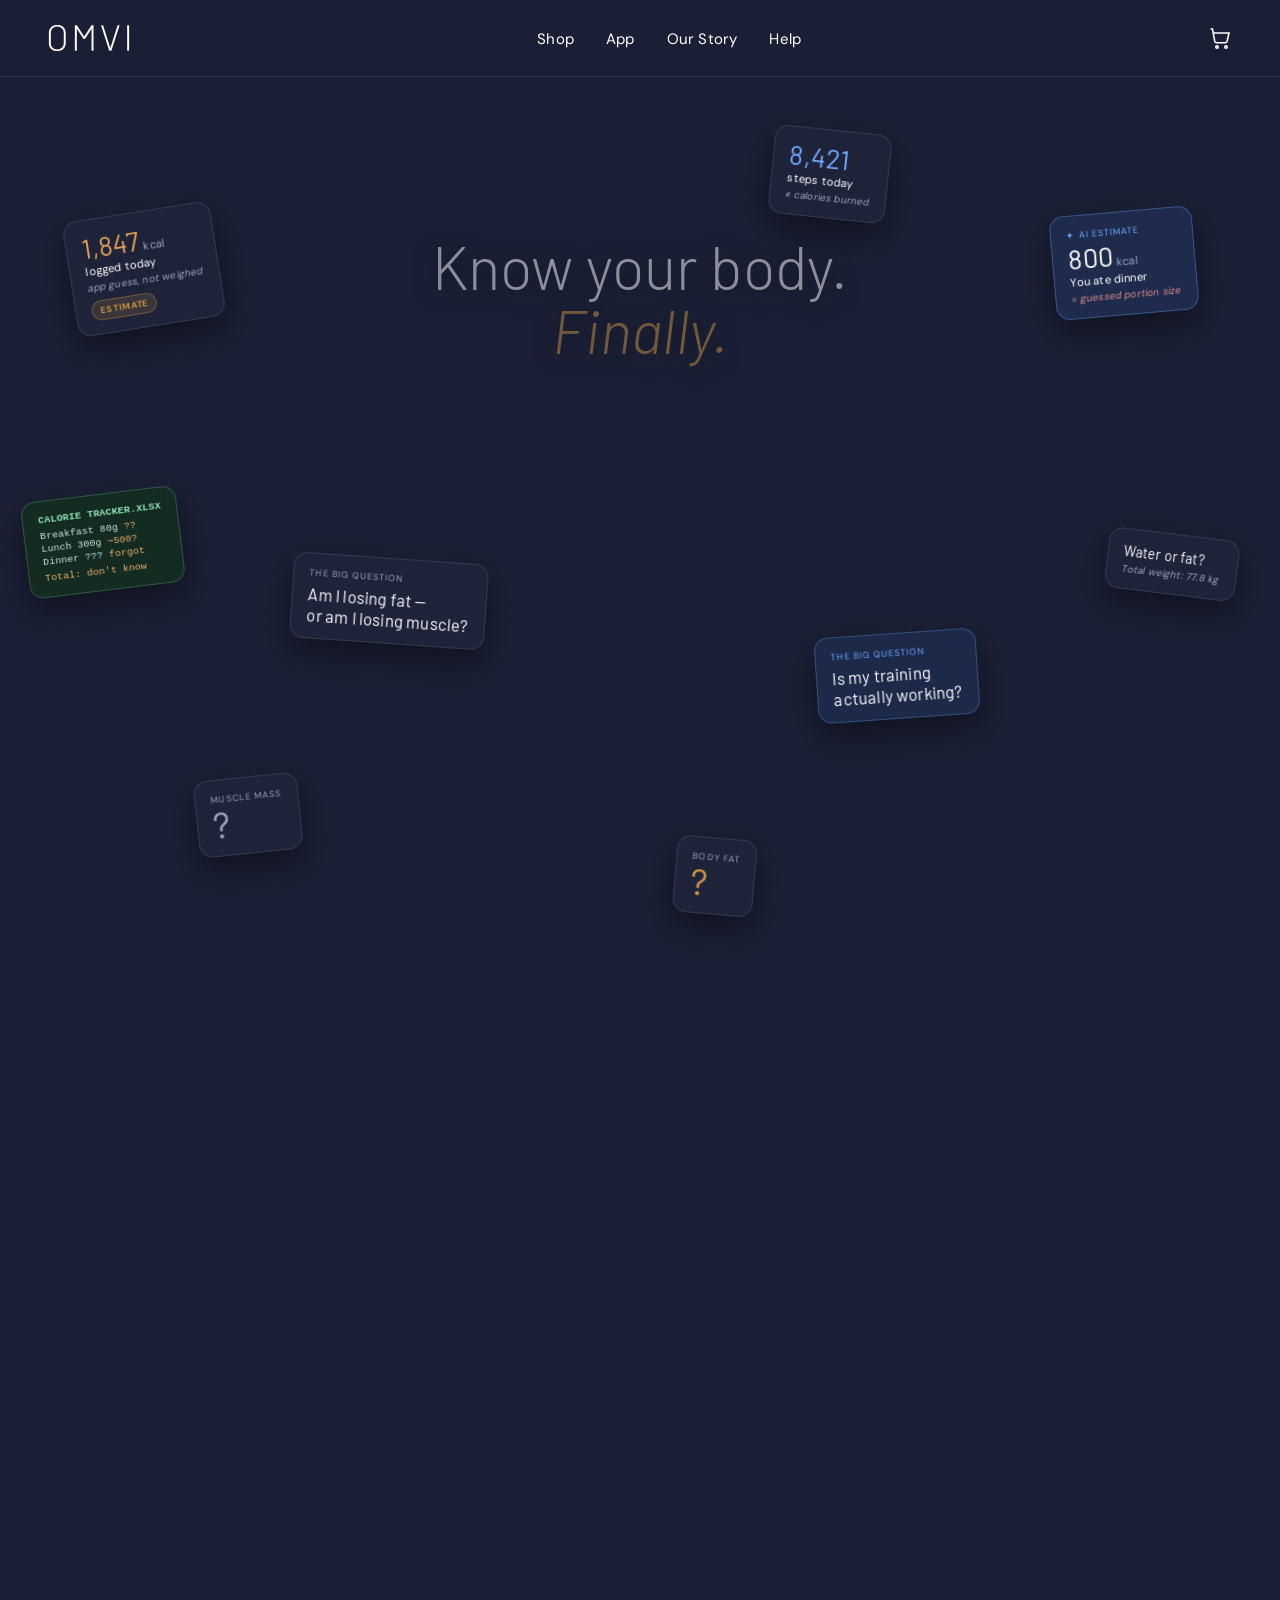
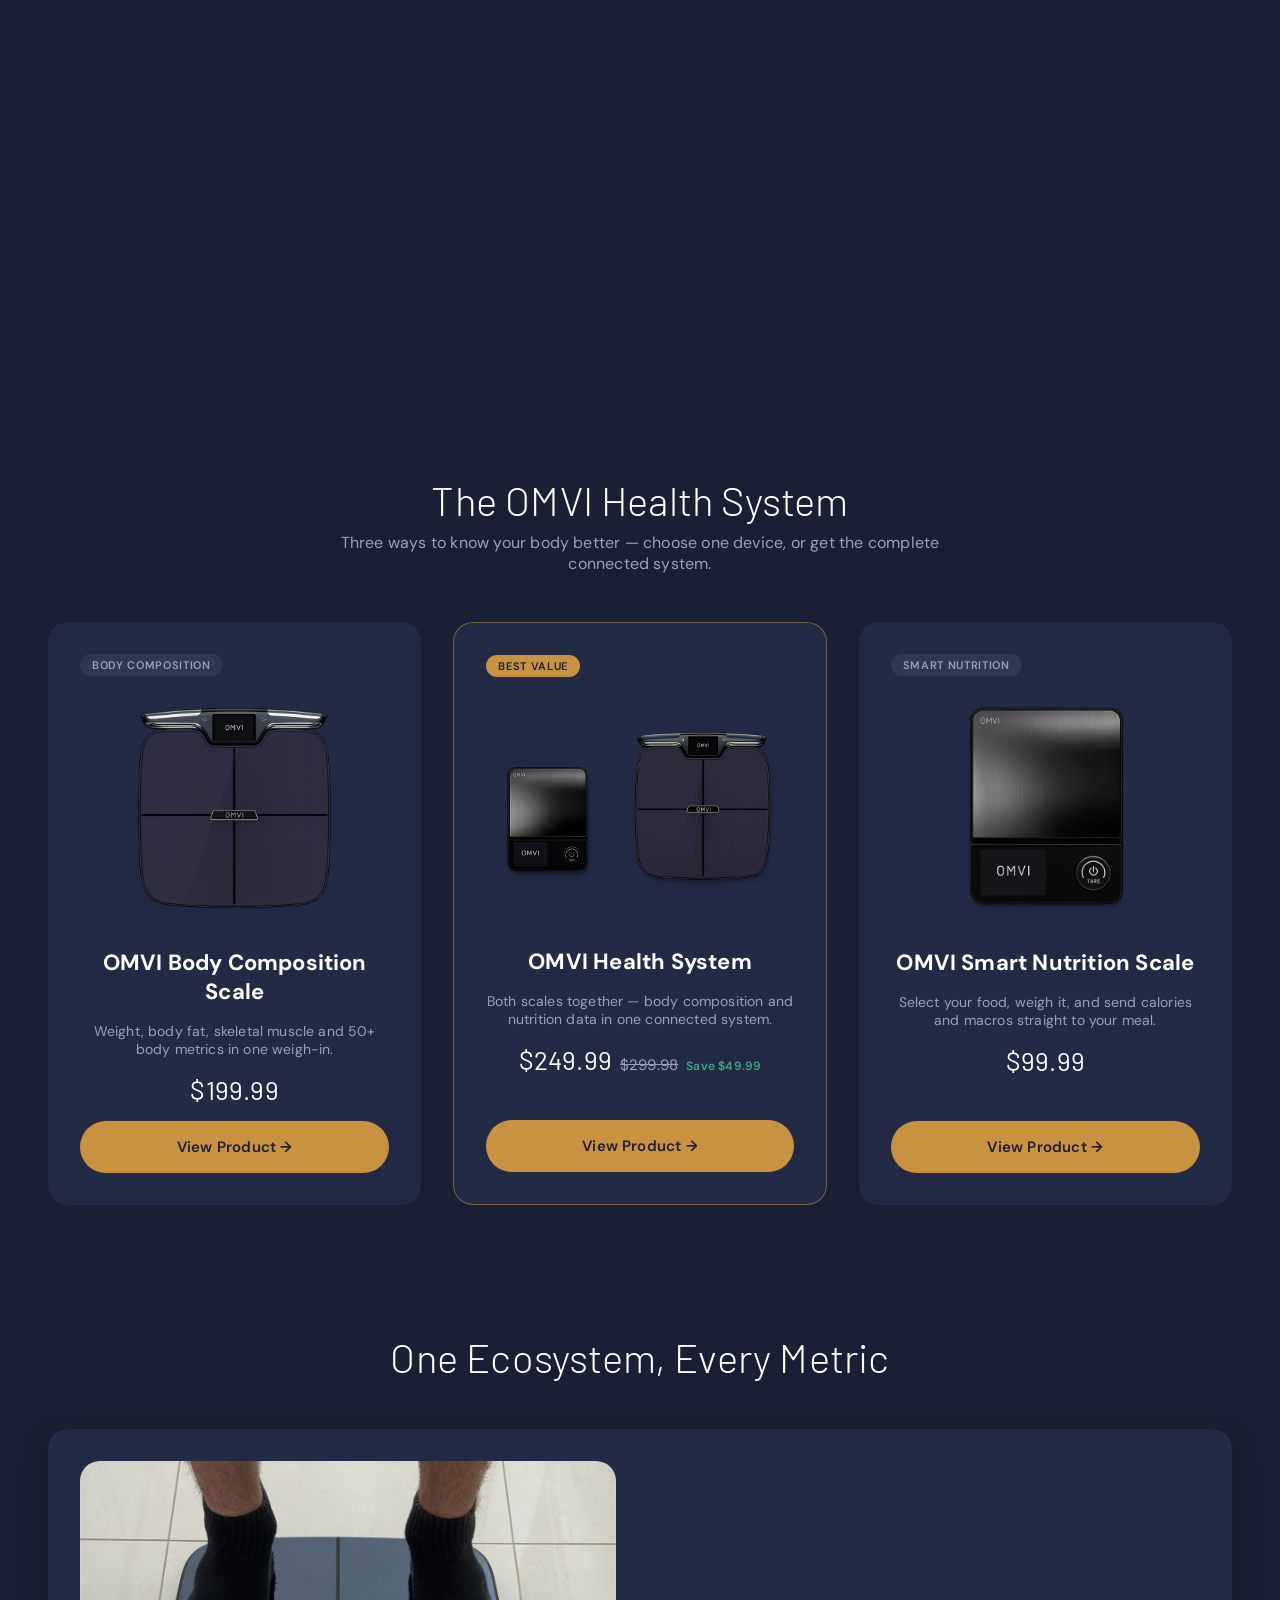
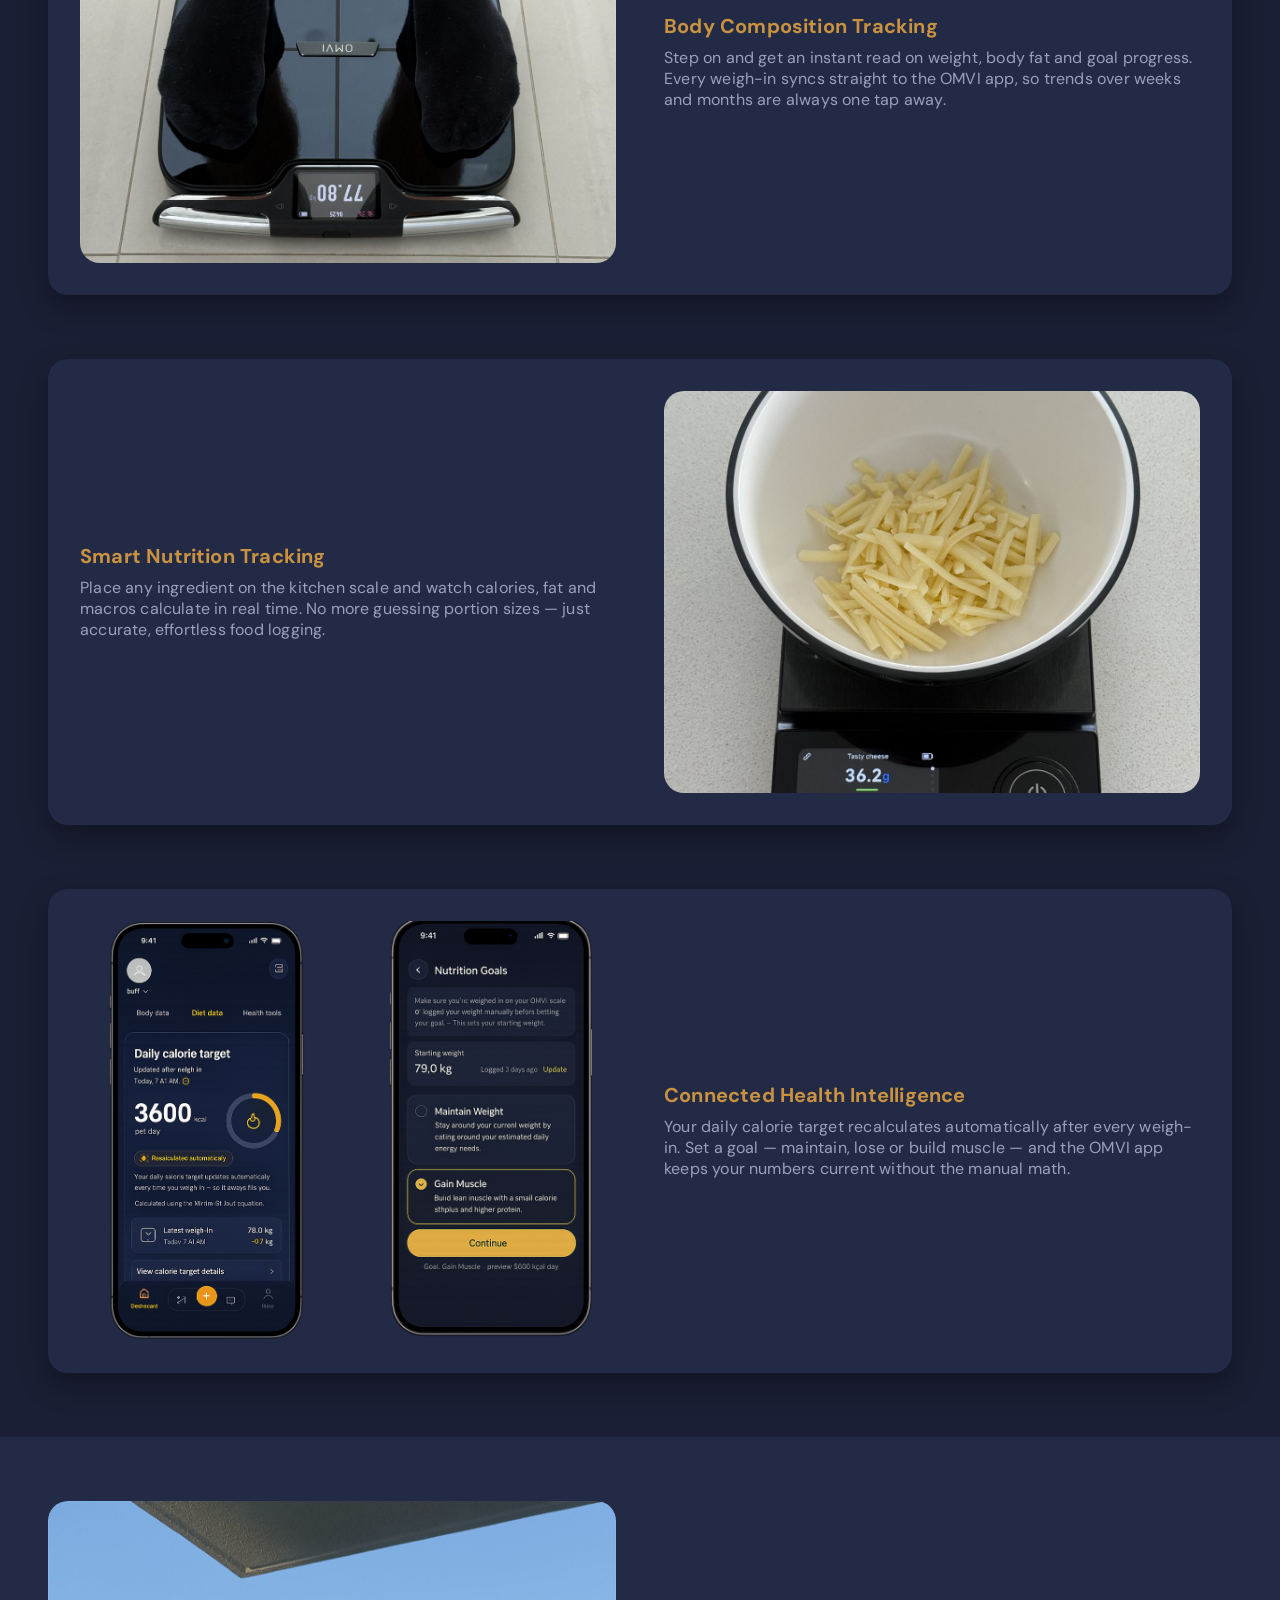
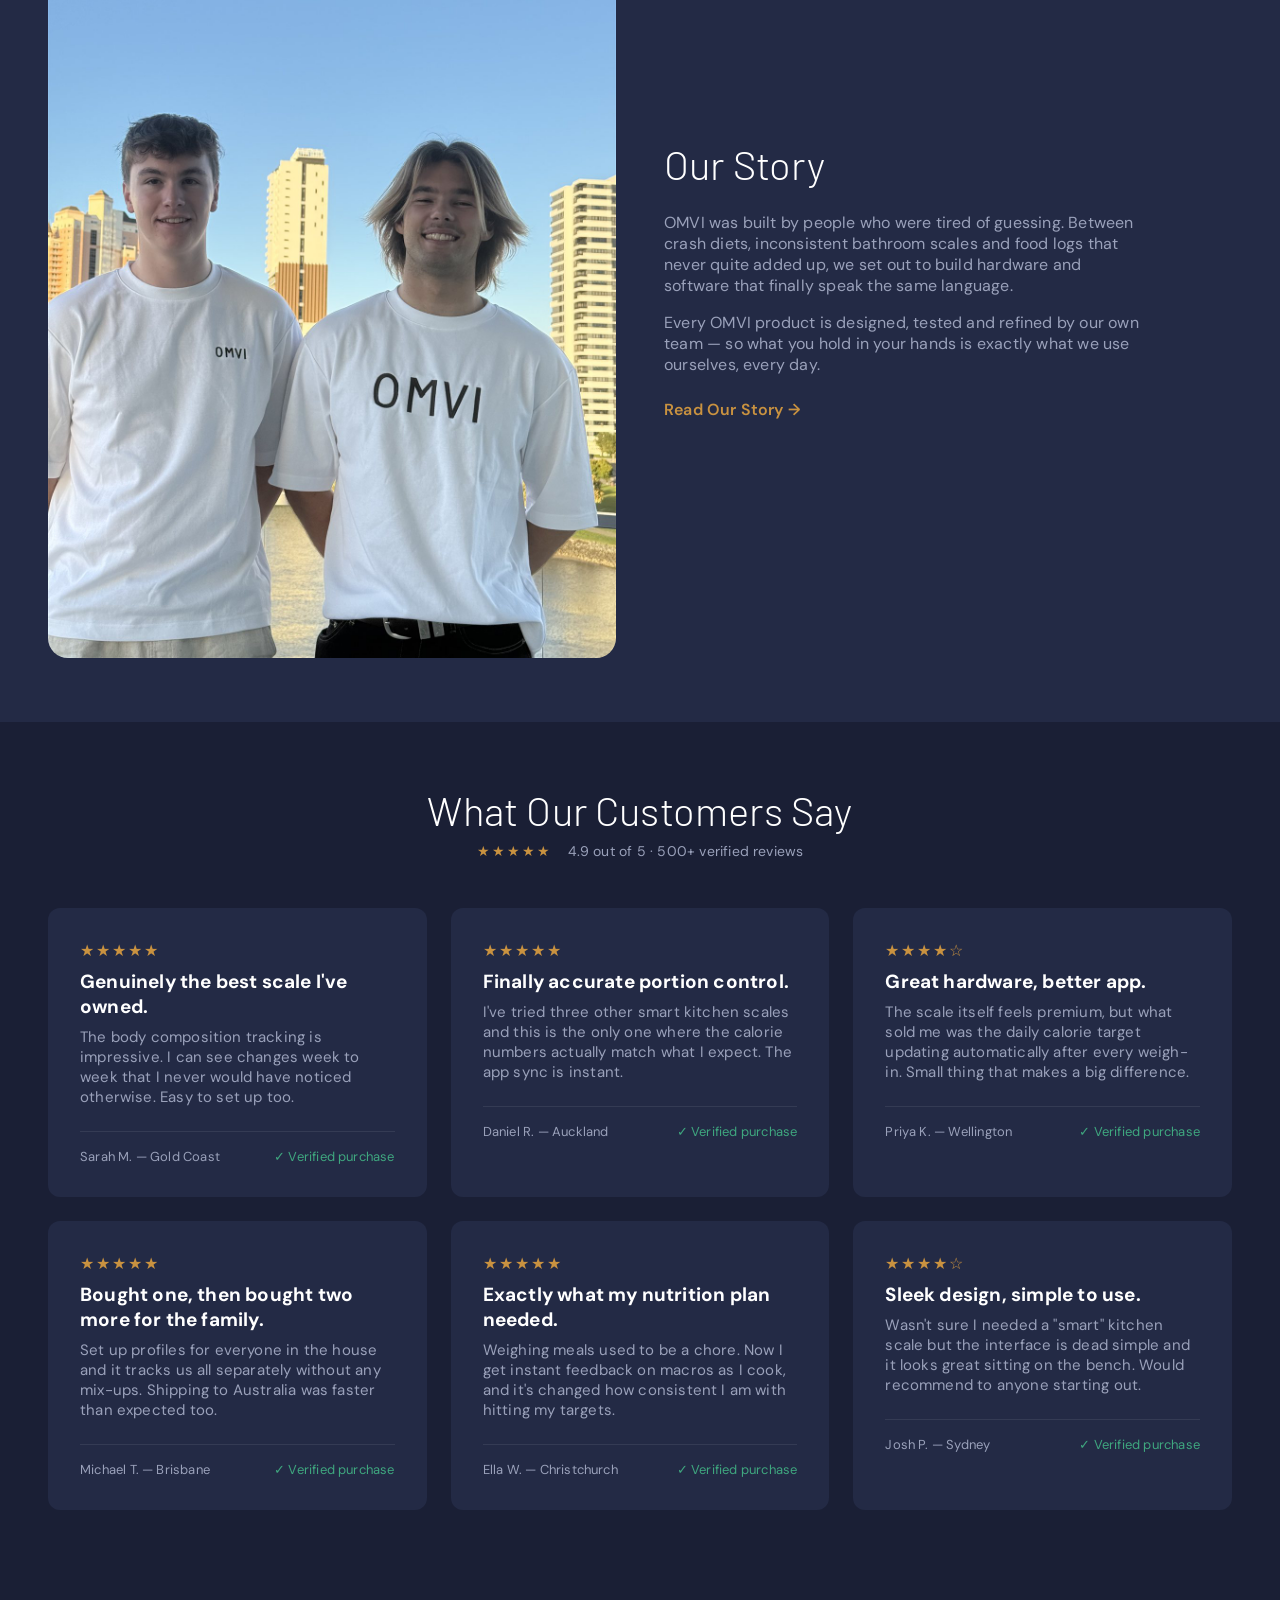
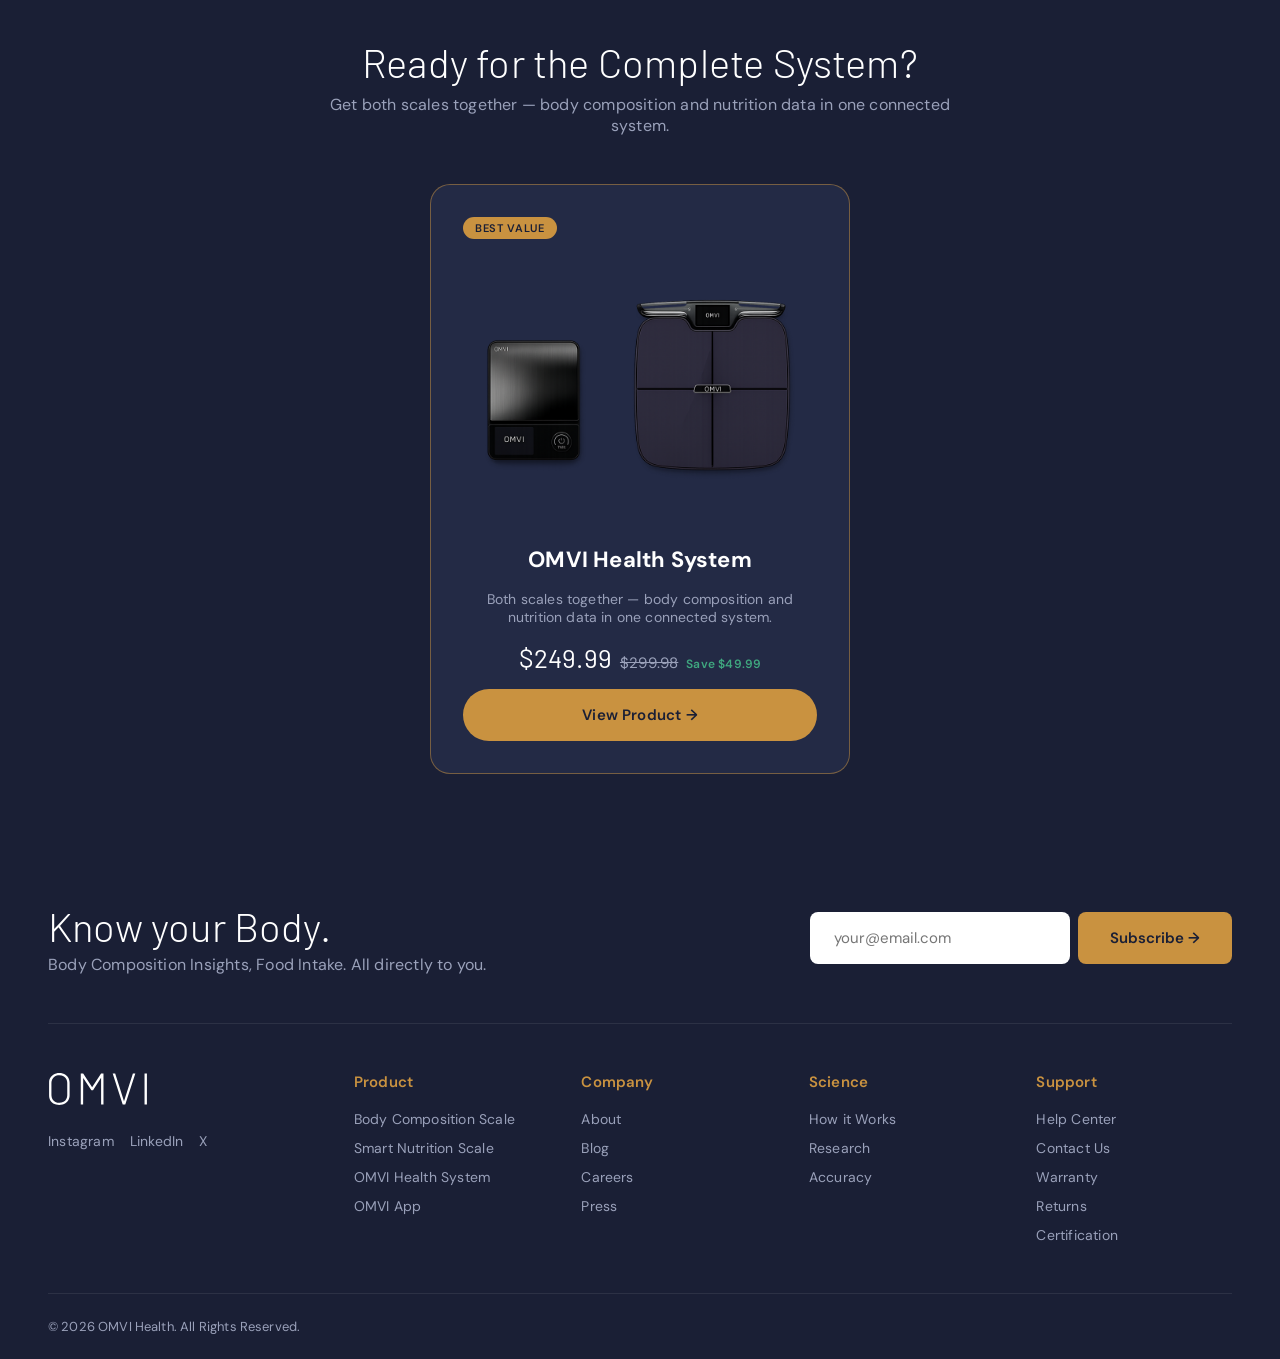
==== commit ef3aebb9: "Add files via upload" ====
--- a/index.html
+++ b/index.html
@@ -37,13 +37,8 @@
 <div class="hero-canvas" id="hero-canvas">
 
 <svg class="hero-lines" id="hero-lines">
-<defs>
-<marker id="arrow-gold" markerWidth="10" markerHeight="10" refX="7" refY="3" orient="auto">
-<path d="M0,0 L6,3 L0,6 Z" fill="#C99240"></path>
-</marker>
-</defs>
-<line id="line-body" x1="0" y1="0" x2="0" y2="0" marker-end="url(#arrow-gold)"></line>
-<line id="line-kitchen" x1="0" y1="0" x2="0" y2="0" marker-end="url(#arrow-gold)"></line>
+<line id="line-body" x1="0" y1="0" x2="0" y2="0"></line>
+<line id="line-kitchen" x1="0" y1="0" x2="0" y2="0"></line>
 </svg>
 
 <div class="chaos-card cc-estimate" data-chaos>
@@ -100,18 +95,15 @@
 </div>
 
 <figure class="const-card" id="const-scale-body">
-<img src="images/omvi-body-scale-product-front-01.jpg" alt="OMVI body composition scale">
+<img src="images/omvibodyrenderings.png" alt="OMVI Body Composition Scale product rendering">
 </figure>
 
 <figure class="const-card" id="const-scale-kitchen">
-<img src="images/omvi-kitchen-scale-product-front-01.jpg" alt="OMVI smart kitchen scale">
+<img src="images/omvifoodrenderings.png" alt="OMVI Smart Nutrition Scale product rendering">
 </figure>
 
-<figure class="const-phone" id="const-phone-back">
-<img src="images/omvi-app-nutrition-goals-gain-muscle.jpg" alt="OMVI app nutrition goal selection screen">
-</figure>
-<figure class="const-phone" id="const-phone-front">
-<img src="images/omvi-app-daily-calorie-target-dashboard.jpg" alt="OMVI app daily calorie target dashboard">
+<figure class="const-phone" id="const-phone">
+<img src="images/omviherophone.png" alt="OMVI companion app showing daily calorie target and nutrition goals">
 </figure>
 
 <div class="product-tag" id="tag-body">
@@ -124,8 +116,7 @@
 </div>
 
 <div class="hero-headline" id="hero-headline">
-<h1 class="hl" id="hl-chaos">Numbers without context<em>mean nothing.</em></h1>
-<p class="hl" id="hl-resolved">Know your body.<em>Finally.</em></p>
+<h1 class="hl" id="hl-resolved">Know your body.<em>Finally.</em></h1>
 </div>
 
 <div class="hero-insight" id="hero-insight">
@@ -154,7 +145,7 @@
 
 <article class="sku-card">
 <span class="sku-badge">Body Composition</span>
-<img src="images/omvi-body-scale-product-front-01.jpg" alt="OMVI Body Composition Scale">
+<img class="render" src="images/omvi-body-scale-rendering.png" alt="OMVI Body Composition Scale product rendering">
 <h3>OMVI Body Composition Scale</h3>
 <p>Weight, body fat, skeletal muscle and 50+ body metrics in one weigh-in.</p>
 <div class="sku-price">
@@ -165,7 +156,7 @@
 
 <article class="sku-card sku-card-featured">
 <span class="sku-badge sku-badge-gold">Best Value</span>
-<img src="images/omvi-combo-system-front-01.jpg" alt="OMVI Health System — Body Composition Scale and Smart Nutrition Scale">
+<img class="render" src="images/omvi-system-rendering.png" alt="OMVI Health System — Body Composition Scale and Smart Nutrition Scale product rendering">
 <h3>OMVI Health System</h3>
 <p>Both scales together — body composition and nutrition data in one connected system.</p>
 <div class="sku-price">
@@ -178,7 +169,7 @@
 
 <article class="sku-card">
 <span class="sku-badge">Smart Nutrition</span>
-<img src="images/omvi-kitchen-scale-product-front-01.jpg" alt="OMVI Smart Nutrition Scale">
+<img class="render" src="images/omvi-nutrition-scale-rendering.png" alt="OMVI Smart Nutrition Scale product rendering">
 <h3>OMVI Smart Nutrition Scale</h3>
 <p>Select your food, weigh it, and send calories and macros straight to your meal.</p>
 <div class="sku-price">
@@ -195,7 +186,7 @@
 <h2>One Ecosystem, Every Metric</h2>
 </div>
 
-<article class="feature-row">
+<article class="feature-row feature-card">
 <div class="feature-media">
 <img src="images/omvi-body-scale-in-use-weight-02.jpg" alt="Person standing on the OMVI body scale showing a live weight reading">
 </div>
@@ -205,7 +196,7 @@
 </div>
 </article>
 
-<article class="feature-row reverse">
+<article class="feature-row reverse feature-card">
 <div class="feature-media">
 <img src="images/omvi-kitchen-scale-in-use-food-metrics-01.jpg" alt="OMVI kitchen scale weighing food and showing calories and fat">
 </div>
@@ -215,10 +206,10 @@
 </div>
 </article>
 
-<article class="feature-row" id="app">
+<article class="feature-row feature-card" id="app">
 <div class="feature-media app-media">
-<img src="images/omvi-app-daily-calorie-target-dashboard.jpg" alt="OMVI app daily calorie target dashboard">
-<img src="images/omvi-app-nutrition-goals-gain-muscle.jpg" alt="OMVI app nutrition goal selection screen">
+<img src="images/omvi-app-calorie-target.png" alt="OMVI app daily calorie target dashboard">
+<img src="images/omvi-app-nutrition-goals.png" alt="OMVI app nutrition goal selection screen">
 </div>
 <div class="feature-copy">
 <h3>Connected Health Intelligence</h3>
@@ -290,6 +281,29 @@
 <h3>Sleek design, simple to use.</h3>
 <p>Wasn't sure I needed a "smart" kitchen scale but the interface is dead simple and it looks great sitting on the bench. Would recommend to anyone starting out.</p>
 <div class="review-meta"><span>Josh P. &mdash; Sydney</span><span class="verified">&check; Verified purchase</span></div>
+</article>
+
+</div>
+</section>
+
+<section class="sku-section" id="system-cta">
+<div class="section-heading">
+<h2>Ready for the Complete System?</h2>
+<p>Get both scales together — body composition and nutrition data in one connected system.</p>
+</div>
+<div class="sku-grid sku-grid-single">
+
+<article class="sku-card sku-card-featured">
+<span class="sku-badge sku-badge-gold">Best Value</span>
+<img class="render" src="images/omvi-system-rendering.png" alt="OMVI Health System — Body Composition Scale and Smart Nutrition Scale product rendering">
+<h3>OMVI Health System</h3>
+<p>Both scales together — body composition and nutrition data in one connected system.</p>
+<div class="sku-price">
+<span class="price-now">$249.99</span>
+<span class="price-was">$299.98</span>
+<span class="price-save">Save $49.99</span>
+</div>
+<a href="system.html" class="btn btn-primary sku-cta">View Product &rarr;</a>
 </article>
 
 </div>
@@ -321,36 +335,43 @@
 </div>
 
 <nav class="footer-nav">
-<h3>Product</h3>
+<details>
+<summary>Product</summary>
 <ul>
 <li><a href="bodyscale.html">Body Composition Scale</a></li>
 <li><a href="nutritionscale.html">Smart Nutrition Scale</a></li>
 <li><a href="system.html">OMVI Health System</a></li>
 <li><a href="app.html">OMVI App</a></li>
 </ul>
+</details>
 </nav>
 
 <nav class="footer-nav">
-<h3>Company</h3>
+<details>
+<summary>Company</summary>
 <ul>
 <li><a href="ourstory.html">About</a></li>
 <li><a href="#">Blog</a></li>
 <li><a href="#">Careers</a></li>
 <li><a href="#">Press</a></li>
 </ul>
+</details>
 </nav>
 
 <nav class="footer-nav">
-<h3>Science</h3>
+<details>
+<summary>Science</summary>
 <ul>
 <li><a href="app.html">How it Works</a></li>
 <li><a href="#">Research</a></li>
 <li><a href="#">Accuracy</a></li>
 </ul>
+</details>
 </nav>
 
 <nav class="footer-nav">
-<h3>Support</h3>
+<details>
+<summary>Support</summary>
 <ul>
 <li><a href="help.html">Help Center</a></li>
 <li><a href="help.html#contact">Contact Us</a></li>
@@ -358,6 +379,7 @@
 <li><a href="help.html#returns">Returns</a></li>
 <li><a href="help.html#certification">Certification</a></li>
 </ul>
+</details>
 </nav>
 </div>
 
@@ -382,14 +404,12 @@
 
     var scaleBody = document.getElementById('const-scale-body');
     var scaleKitchen = document.getElementById('const-scale-kitchen');
-    var phoneBack = document.getElementById('const-phone-back');
-    var phoneFront = document.getElementById('const-phone-front');
+    var phone = document.getElementById('const-phone');
     var svg = document.getElementById('hero-lines');
     var lineBody = document.getElementById('line-body');
     var lineKitchen = document.getElementById('line-kitchen');
     var tagBody = document.getElementById('tag-body');
     var tagKitchen = document.getElementById('tag-kitchen');
-    var hlChaos = document.getElementById('hl-chaos');
     var hlResolved = document.getElementById('hl-resolved');
     var insight = document.getElementById('hero-insight');
     var cta = document.getElementById('hero-cta');
@@ -423,18 +443,18 @@
     function layout(W, H) {
         if (H >= W) {
             return {
-                body:    { to: [0.25, 0.37], from: [-0.40, -0.20], rot: [-26, -3] },
-                kitchen: { to: [0.75, 0.37], from: [ 1.40, -0.16], rot: [ 24,  3] },
-                phone:   { to: [0.50, 0.64], from: [ 0.50,  1.50], rot: [ 18,  0] },
+                body:       { to: [0.255, 0.37], from: [-0.40, -0.20], rot: [-26, -3] },
+                kitchen:    { to: [0.745, 0.37], from: [ 1.40, -0.16], rot: [ 24,  3] },
+                phone:      { to: [0.50, 0.64], from: [ 0.50,  1.55], rot: [  8,  0] },
                 gap: 12,
                 edgeTags: true,
                 scatter: scatterPortrait
             };
         }
         return {
-            body:    { to: [0.15, 0.56], from: [-0.35, 0.10], rot: [-28, -6] },
-            kitchen: { to: [0.85, 0.56], from: [ 1.35, 0.78], rot: [ 26,  5] },
-            phone:   { to: [0.50, 0.58], from: [ 0.50, 1.45], rot: [ 16,  0] },
+            body:       { to: [0.19, 0.56], from: [-0.35, 0.10], rot: [-28, -6] },
+            kitchen:    { to: [0.81, 0.56], from: [ 1.35, 0.78], rot: [ 26,  5] },
+            phone:      { to: [0.50, 0.58], from: [ 0.50,  1.50], rot: [  6,  0] },
             gap: 18,
             scatter: scatterLandscape
         };
@@ -511,14 +531,10 @@
                 clamp(1 - pChaos * 1.3, 0, 1));
         });
 
-        /* 2 - the headline swaps from the problem to the promise. */
-        if (hlChaos) {
-            hlChaos.style.opacity = 1 - pHead;
-            hlChaos.style.transform = 'translateY(-50%) translateY(' + lerp(0, -14, pHead) + 'px)';
-        }
+        /* 2 - "Know your body" settles into place as the hero resolves. */
         if (hlResolved) {
-            hlResolved.style.opacity = pHead;
-            hlResolved.style.transform = 'translateY(-50%) translateY(' + lerp(14, 0, pHead) + 'px)';
+            hlResolved.style.opacity = lerp(0.5, 1, pHead);
+            hlResolved.style.transform = 'translateY(-50%) translateY(' + lerp(24, 0, pHead) + 'px)';
         }
 
         /* 3 - both scales fly in from off-screen. */
@@ -533,18 +549,18 @@
             lerp(L.kitchen.rot[0], L.kitchen.rot[1], pProducts),
             lerp(0.86, 1, pProducts));
 
-        /* 4 - the app rises into the middle. */
-        var phX = lerp(L.phone.from[0], L.phone.to[0], pPhone) * W;
-        var phY = lerp(L.phone.from[1], L.phone.to[1], pPhone) * H;
-        var phRot = lerp(L.phone.rot[0], L.phone.rot[1], pPhone);
-        var phSc = lerp(0.82, 1, pPhone);
-        put(phoneBack, phX - W * 0.035, phY - H * 0.012, phRot + 9, phSc * 0.97, pPhone * 0.9);
-        put(phoneFront, phX, phY, phRot, phSc, pPhone);
-
-        /* 5 - connectors from each scale into the app, plus the name cards. */
+        /* 4 - the app rises into the middle, between the two products. */
+        put(phone,
+            lerp(L.phone.from[0], L.phone.to[0], pPhone) * W,
+            lerp(L.phone.from[1], L.phone.to[1], pPhone) * H,
+            lerp(L.phone.rot[0], L.phone.rot[1], pPhone),
+            lerp(0.84, 1, pPhone), pPhone);
+
+        /* 5 - connectors from both scales converge on the single app, plus
+           the name cards. */
         if (svg) { svg.setAttribute('viewBox', '0 0 ' + W + ' ' + H); }
         var cardCut = (scaleBody ? scaleBody.offsetWidth : 0) / 2 + 12;
-        var phoneCut = (phoneFront ? phoneFront.offsetWidth : 0) / 2 + 16;
+        var phoneCut = (phone ? phone.offsetWidth : 0) / 2 + 16;
         arrow(lineBody, bodyPt, phonePt, cardCut, phoneCut, pLinks);
         arrow(lineKitchen, kitchenPt, phonePt, cardCut, phoneCut, pLinks);
 
@@ -593,7 +609,7 @@
 <script>
 (function () {
     var toggle = document.getElementById('nav-toggle');
-    var nav = document.querySelector('.primary-navigation');
+    var nav = document.querySelector('.site-header');
     if (!toggle || !nav) { return; }
 
     toggle.addEventListener('click', function () {
@@ -603,5 +619,21 @@
 })();
 </script>
 
+<script>
+(function () {
+    var footerDetails = document.querySelectorAll('.footer-nav details');
+    var desktopQuery = window.matchMedia('(min-width: 481px)');
+
+    function syncFooterAccordion() {
+        footerDetails.forEach(function (d) {
+            d.open = desktopQuery.matches;
+        });
+    }
+
+    syncFooterAccordion();
+    desktopQuery.addEventListener('change', syncFooterAccordion);
+})();
+</script>
+
 </body>
 </html>
--- a/styles.css
+++ b/styles.css
@@ -278,14 +278,13 @@
     z-index: 7;
     pointer-events: none;
     overflow: visible;
-    filter: drop-shadow(0 2px 4px rgba(0,0,0,0.5));
 }
 
 .hero-lines line {
-    stroke: rgba(201, 146, 64, 0.9);
-    stroke-width: 2.5;
+    stroke: rgba(154, 161, 186, 0.55);
+    stroke-width: 1.5;
     stroke-linecap: round;
-    stroke-dasharray: 6 7;
+    stroke-dasharray: 3 5;
     opacity: 0;
     will-change: opacity;
 }
@@ -420,10 +419,6 @@
     color: var(--color-secondary);
 }
 
-#hl-resolved {
-    opacity: 0;
-}
-
 /* ===== Floating "noise" cards shown before the scroll resolves ===== */
 
 .chaos-card {
@@ -567,25 +562,23 @@
 /* Products are sized off the viewport so they stay large on every screen.
    Portrait gets a much larger share of width, matching the reference where
    the product art scales up to fill a narrow screen. */
+/* Product-rendering PNGs are transparent, isolated cutouts (not cropped
+   photos), so they float with a natural drop-shadow like the phones do,
+   rather than being masked into a solid rounded "card" with a boxed shadow. */
 .const-card {
     position: absolute;
     top: 0;
     left: 0;
     margin: 0;
-    width: clamp(190px, 25vw, 350px);
-    aspect-ratio: 4 / 4.4;
-    border-radius: var(--radius-lg);
-    box-shadow: 0 24px 48px rgba(0,0,0,0.45);
-    overflow: hidden;
+    width: clamp(230px, 31vw, 440px);
+    filter: drop-shadow(0 20px 34px rgba(0,0,0,0.5));
     z-index: 6;
     will-change: transform, opacity;
 }
 
 .const-card img {
     width: 100%;
-    height: 100%;
-    object-fit: cover;
-    object-position: bottom;
+    height: auto;
     display: block;
 }
 
@@ -594,7 +587,7 @@
     top: 0;
     left: 0;
     margin: 0;
-    width: clamp(112px, 14vw, 200px);
+    width: clamp(120px, 15vw, 210px);
     filter: drop-shadow(0 20px 34px rgba(0,0,0,0.5));
     z-index: 8;
     will-change: transform, opacity;
@@ -603,7 +596,6 @@
 .const-phone img {
     width: 100%;
     height: auto;
-    border-radius: 18px;
     display: block;
 }
 
@@ -611,11 +603,11 @@
    under half the width or they collide. 38vw leaves a clear gap between. */
 @media (orientation: portrait) {
     .const-card {
-        width: clamp(140px, 38vw, 380px);
+        width: clamp(165px, 46vw, 440px);
     }
 
     .const-phone {
-        width: clamp(100px, 26vw, 220px);
+        width: clamp(95px, 27vw, 220px);
     }
 
     .hero-headline {
@@ -684,6 +676,15 @@
     .product-tag .tag-sub { font-size: 8px; }
 }
 
+/* 360px-class phones specifically (390px and up have enough vertical room
+   to stay at the larger portrait size above) — otherwise the enlarged hero
+   phone's bottom edge reaches into the insight stats below it. */
+@media (max-width: 375px) {
+    .const-phone {
+        width: 68px;
+    }
+}
+
 /* Short viewports (small phones, landscape phones) cannot fit the stats
    card and the CTA at full size — drop the sentence to reclaim the room. */
 @media (max-height: 700px) {
@@ -709,6 +710,12 @@
     grid-template-columns: repeat(3, 1fr);
     gap: var(--space-xl);
     align-items: stretch;
+}
+
+.sku-grid-single {
+    grid-template-columns: 1fr;
+    max-width: 420px;
+    margin: 0 auto;
 }
 
 .sku-card {
@@ -753,6 +760,12 @@
     margin-bottom: var(--space-md);
 }
 
+.sku-card img.render,
+.pdp-media img.render,
+.pdp-thumb img.render {
+    object-fit: contain;
+}
+
 .sku-card h3 {
     font-size: 22px;
 }
@@ -847,6 +860,15 @@
     margin-bottom: 0;
 }
 
+/* Homepage-only: wraps the row in a raised card instead of letting the
+   photo and copy float directly on the page background. */
+.feature-card {
+    background-color: var(--color-primary-light);
+    border-radius: var(--radius-lg);
+    padding: var(--space-xl);
+    box-shadow: 0 12px 28px rgba(0, 0, 0, 0.35);
+}
+
 .feature-row.reverse .feature-media {
     order: 2;
 }
@@ -865,13 +887,14 @@
 .feature-media.app-media {
     display: grid;
     grid-template-columns: 1fr 1fr;
-    gap: var(--space-md);
+    align-items: center;
+    justify-items: center;
+    gap: var(--space-xl);
 }
 
 .feature-media.app-media img {
     aspect-ratio: 3 / 5;
     object-fit: contain;
-    background-color: var(--color-primary);
     border-radius: var(--radius-lg);
 }
 
@@ -1143,12 +1166,26 @@
     color: var(--color-text-muted);
 }
 
-.footer-nav h3 {
+.footer-nav summary {
     font-size: 15px;
     font-weight: 600;
     font-family: var(--font-body);
     color: var(--color-secondary);
     margin-bottom: var(--space-md);
+    list-style: none;
+    cursor: default;
+}
+
+.footer-nav summary::-webkit-details-marker {
+    display: none;
+}
+
+.footer-nav summary::marker {
+    display: none;
+}
+
+.footer-nav summary {
+    pointer-events: none;
 }
 
 .footer-nav ul {
@@ -2115,10 +2152,6 @@
     .timeline-steps,
     .risk-grid {
         grid-template-columns: 1fr;
-    }
-
-    .pdp-info h1 {
-        font-size: 28px;
     }
 }
 
@@ -2316,25 +2349,65 @@
         display: flex;
     }
 
+    /* Grid (not flex) so the logo sits in a true centre column, unaffected
+       by the toggle and cart icon being slightly different widths — with
+       flex + order + space-between the logo drifts a couple of px off
+       centre because the two outer items aren't the same size.
+       header-actions is unwrapped via display:contents so its two children
+       (nav-toggle, cart-icon) become direct grid items of .site-header. */
+    .site-header {
+        display: grid;
+        grid-template-columns: 1fr auto 1fr;
+    }
+
+    .header-actions {
+        display: contents;
+    }
+
+    /* grid-row: 1 is explicit on all three (not left to auto-placement) —
+       the logo's column (2) precedes the toggle's column (1) in DOM order,
+       which the auto-placement algorithm reads as wrapping to a new row. */
+    .nav-toggle {
+        grid-column: 1;
+        grid-row: 1;
+        justify-self: start;
+    }
+
+    .logo {
+        grid-column: 2;
+        grid-row: 1;
+        justify-self: center;
+    }
+
+    .cart-icon {
+        grid-column: 3;
+        grid-row: 1;
+        justify-self: end;
+    }
+
+    /* Unwrapped for the same reason as header-actions: its own box would
+       otherwise auto-place into a new implicit grid row, since its only
+       child (the dropdown ul) is position:absolute and contributes no size. */
+    .primary-navigation {
+        display: contents;
+    }
+
     /* Anchored to .site-header (already position:sticky) rather than
        .primary-navigation — the nav element collapses to zero width once
        its only child (the ul) is taken out of flow via position:absolute,
        which would otherwise make left:0/right:0 resolve against a 0px box. */
     .primary-navigation ul {
-        display: flex;
+        display: none;
         flex-direction: column;
         gap: 0;
         position: absolute;
         top: 100%;
         left: 0;
         right: 0;
-        max-height: 0;
-        overflow: hidden;
         background-color: var(--color-nav-bg);
         border-bottom: 1px solid rgba(255,255,255,0.08);
         border-radius: 0 0 var(--radius-md) var(--radius-md);
         box-shadow: 0 16px 28px rgba(0,0,0,0.4);
-        transition: max-height 0.25s ease;
         z-index: 105;
     }
 
@@ -2351,8 +2424,8 @@
         padding: var(--space-md) var(--space-lg);
     }
 
-    .primary-navigation.nav-open ul {
-        max-height: 320px;
+    .site-header.nav-open .primary-navigation ul {
+        display: flex;
     }
 
     .pdp-hero,
@@ -2390,10 +2463,44 @@
         justify-content: center;
     }
 
+    /* Footer link groups collapse to an accordion so the mobile footer
+       only shows the section headings by default, not every link. */
+    .footer-nav {
+        border-top: 1px solid rgba(255,255,255,0.08);
+    }
+
+    .footer-nav:last-child {
+        border-bottom: 1px solid rgba(255,255,255,0.08);
+    }
+
+    .footer-nav summary {
+        pointer-events: auto;
+        cursor: pointer;
+        display: flex;
+        align-items: center;
+        justify-content: space-between;
+        margin-bottom: 0;
+        padding: var(--space-md) 0;
+    }
+
+    .footer-nav summary::after {
+        content: '+';
+        font-size: 20px;
+        color: var(--color-text-muted);
+    }
+
+    .footer-nav details[open] summary::after {
+        content: '\2212';
+    }
+
+    .footer-nav ul {
+        padding-bottom: var(--space-md);
+    }
+
     section:not(.hero-shell),
     .site-header,
     .site-footer {
-        padding: 5px;
+        padding: 25px;
     }
 
     .sku-card,
@@ -2409,8 +2516,9 @@
     .methodology-note,
     .timeline-step,
     .purchase-panel,
-    .contact-card {
-        padding: 5px;
+    .contact-card,
+    .feature-card {
+        padding: 25px;
     }
 
     body {
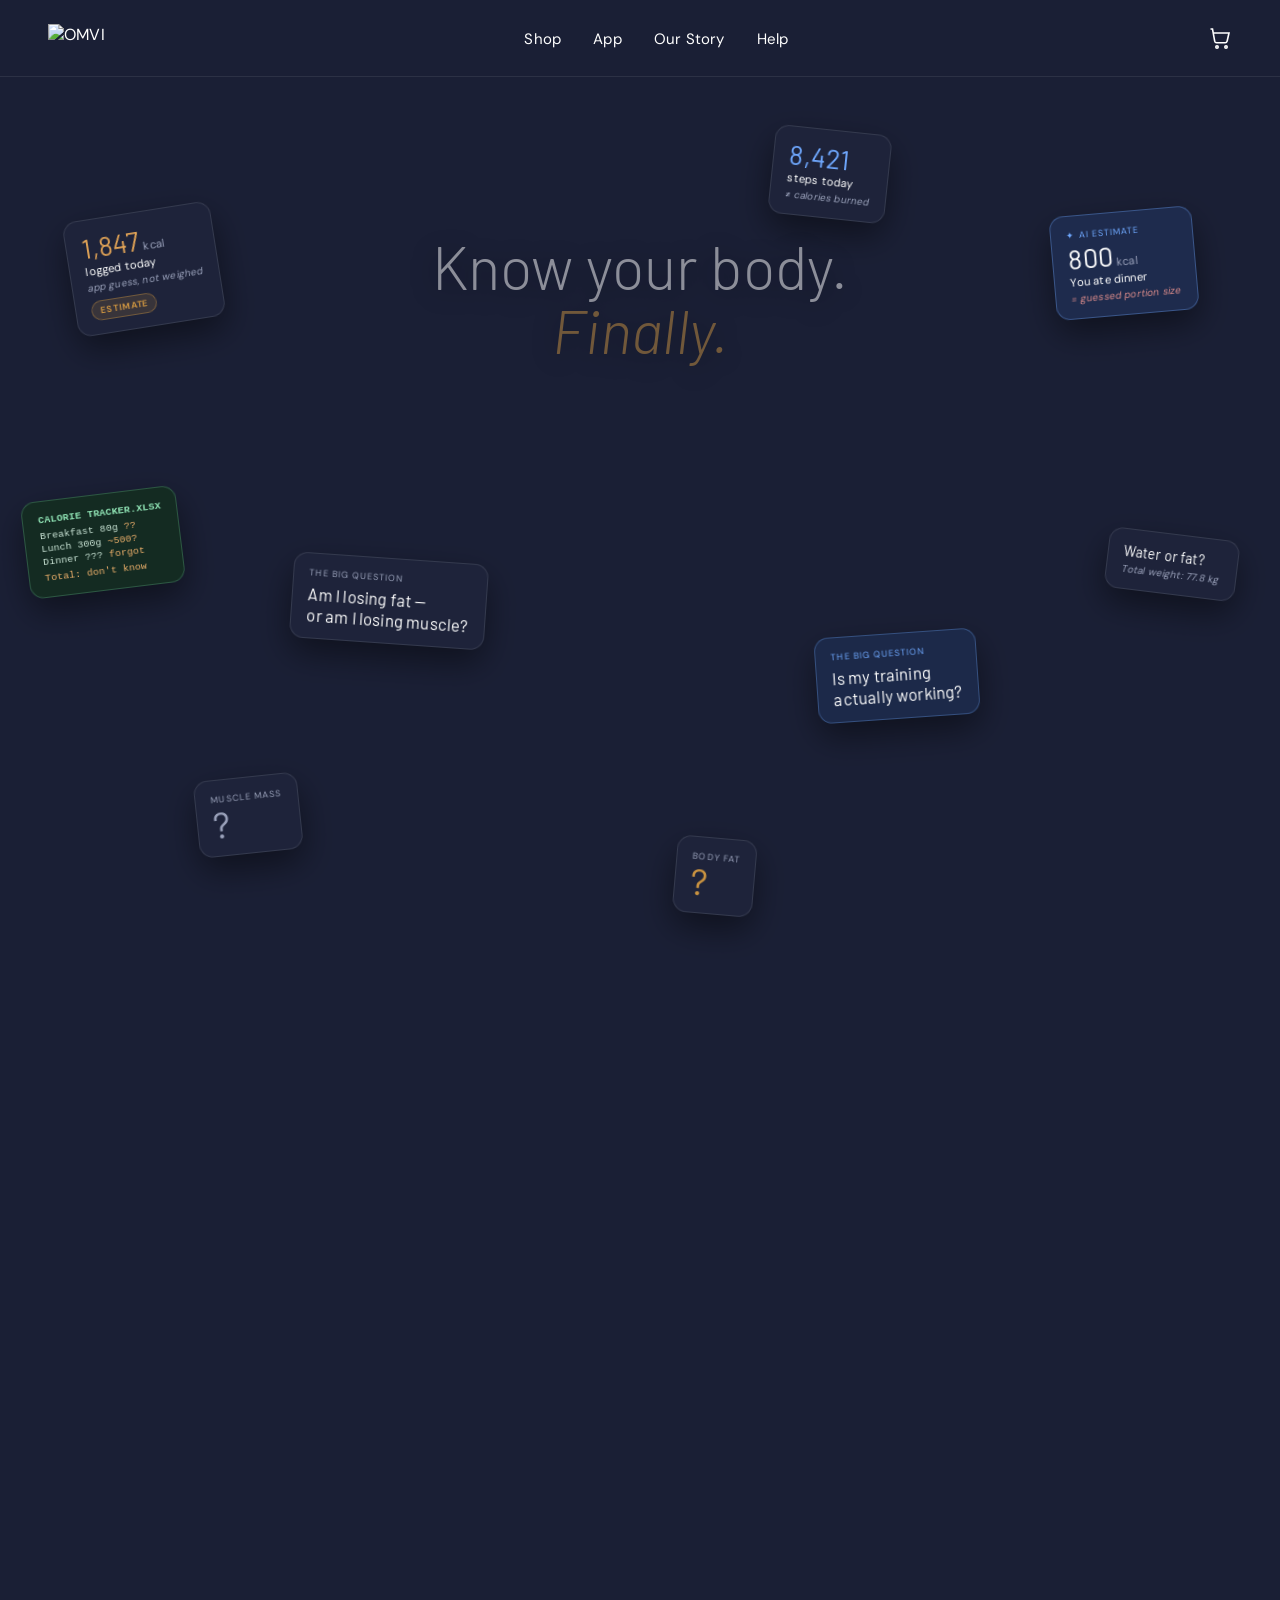
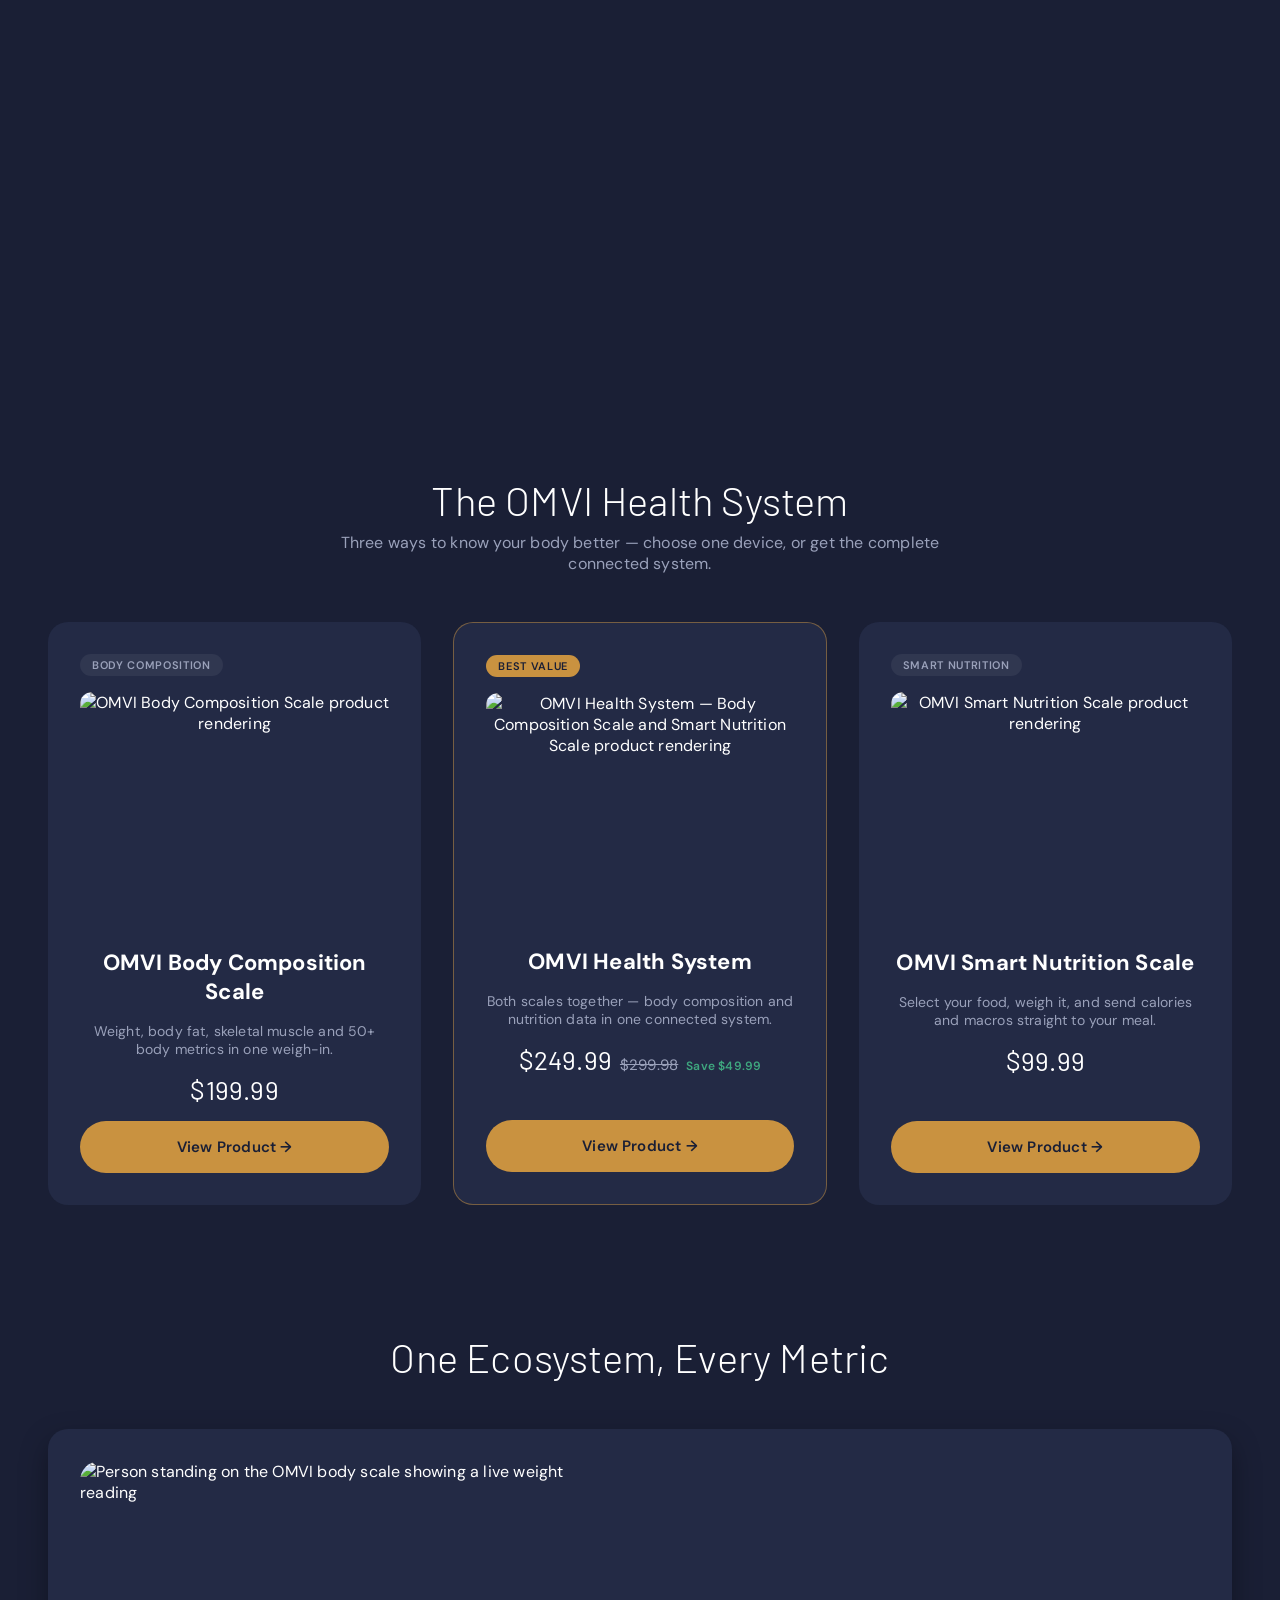
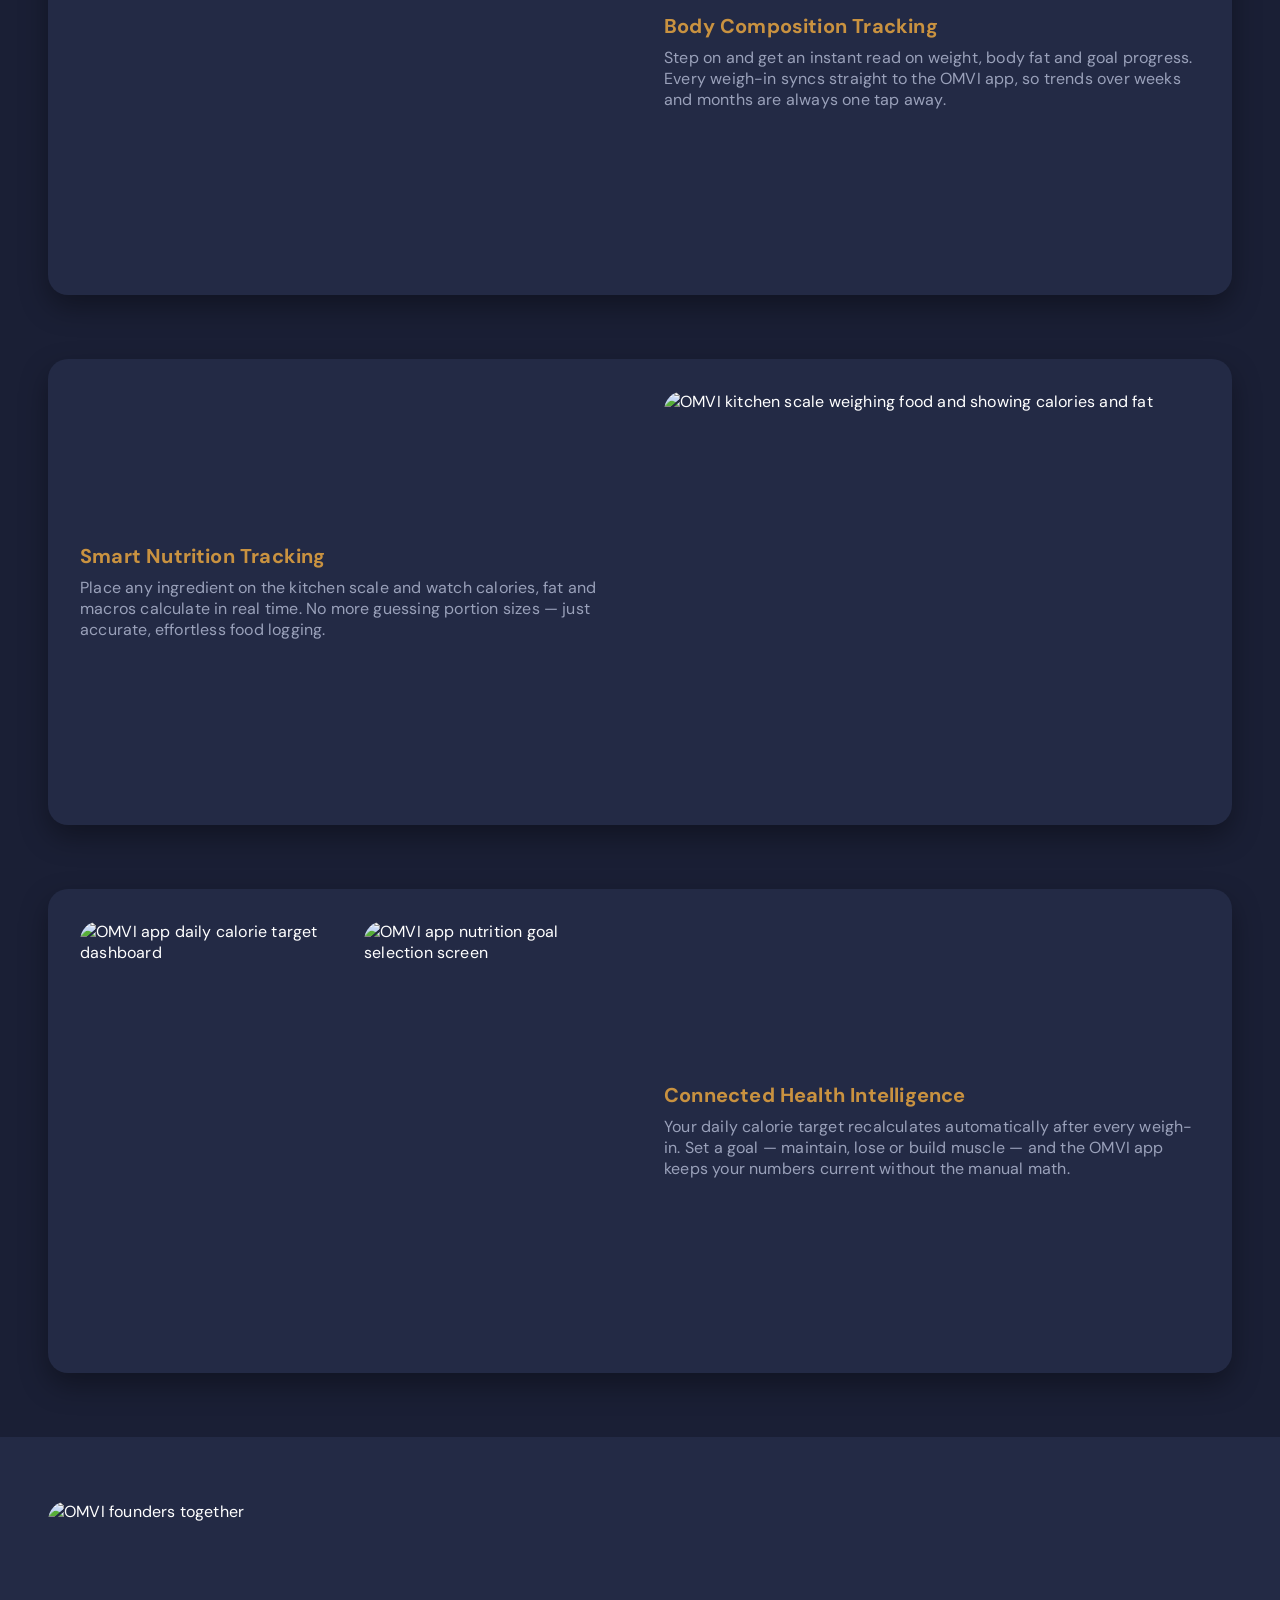
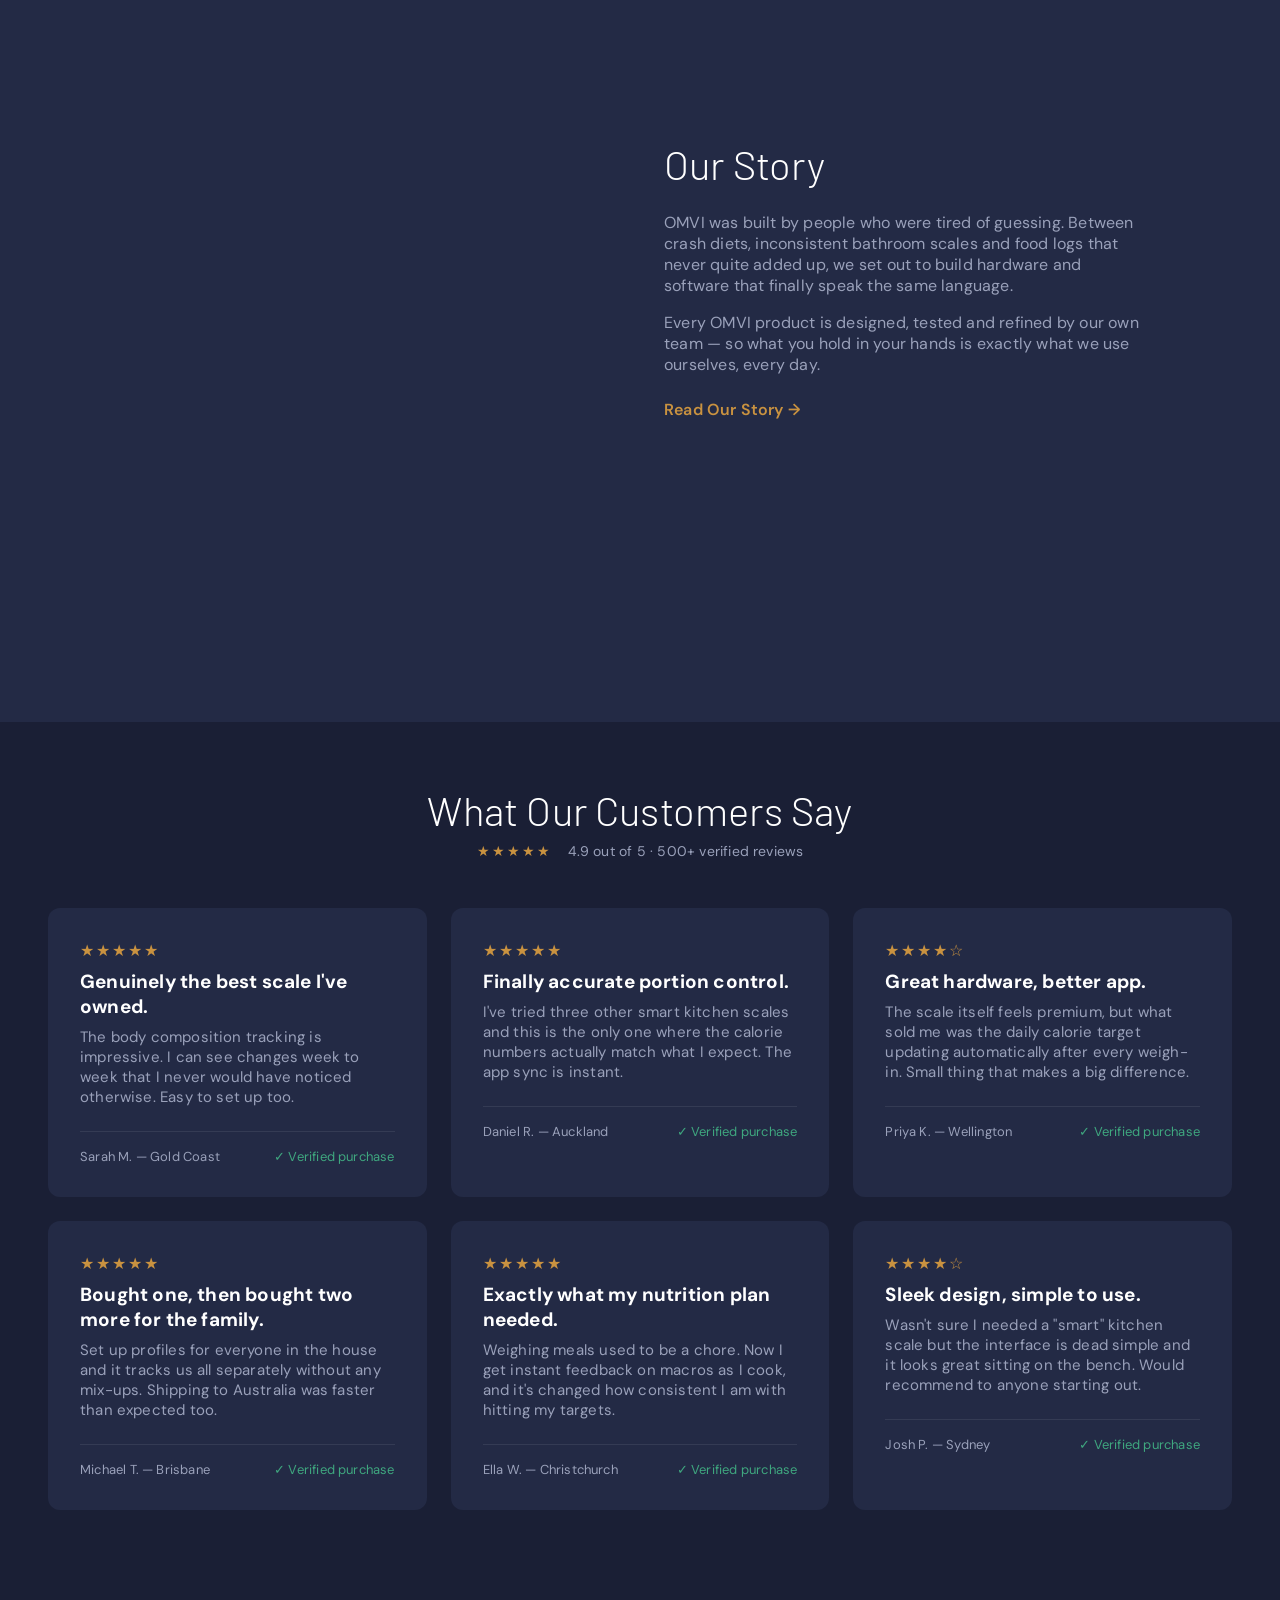
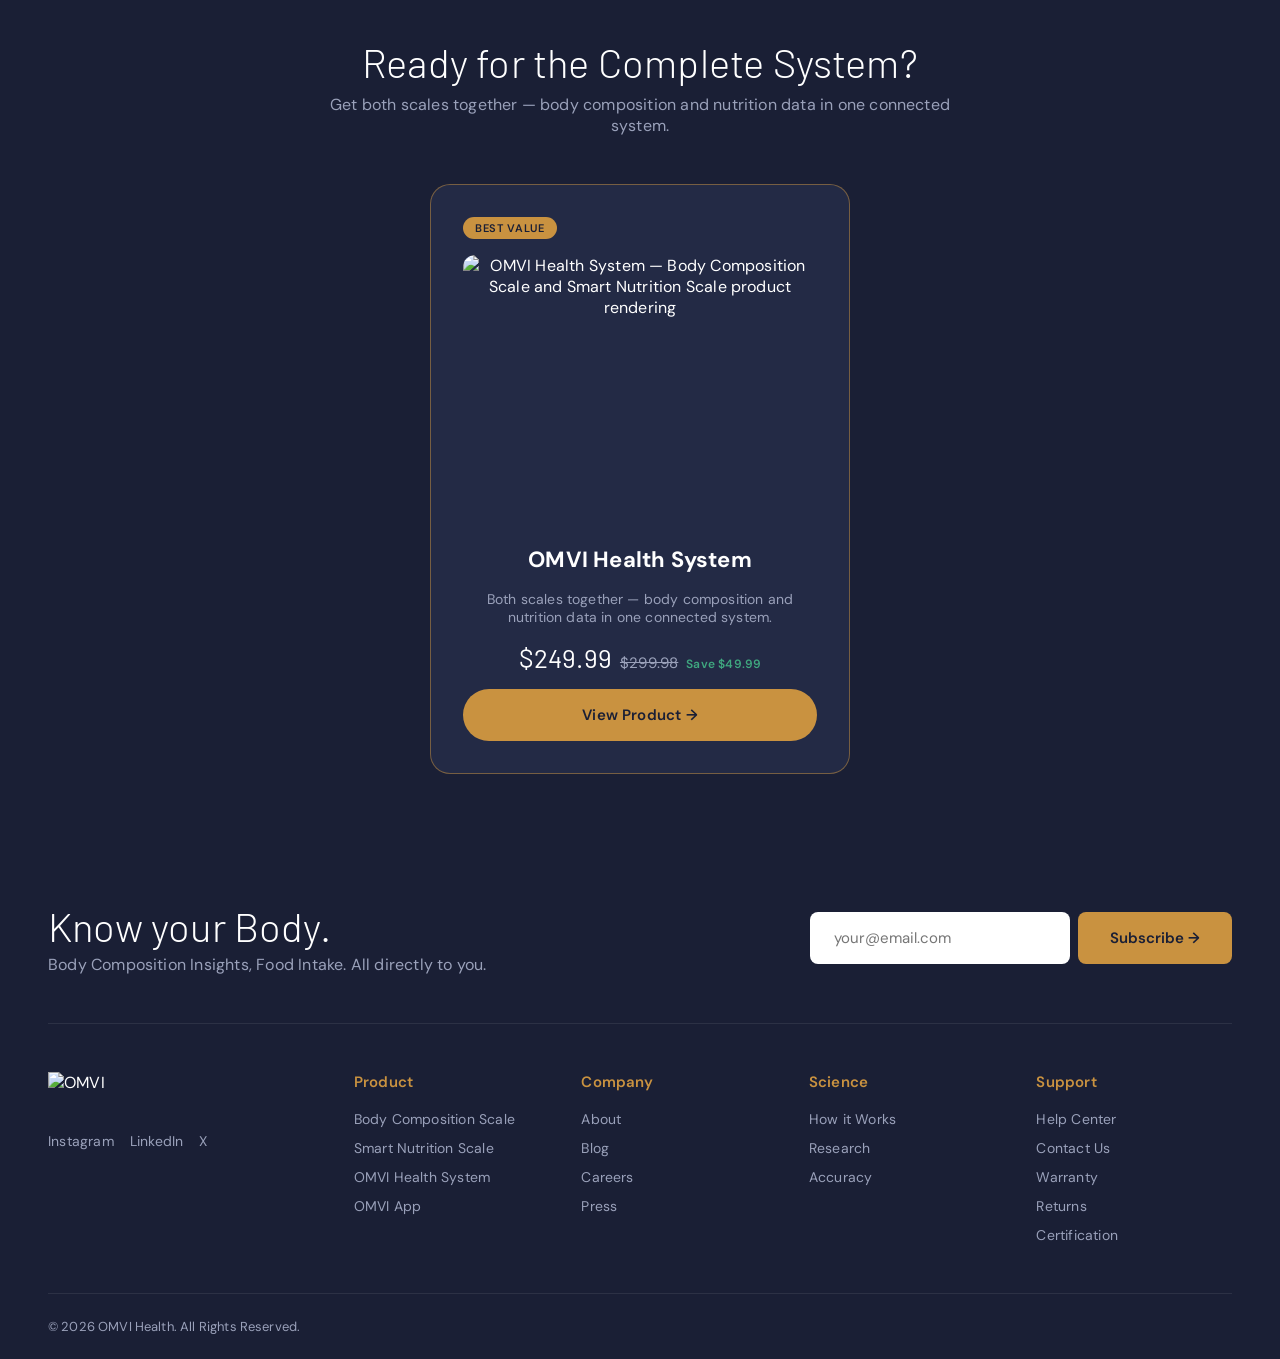
==== commit 54882e42: "Add files via upload" ====
--- a/index.html
+++ b/index.html
@@ -435,8 +435,8 @@
         [0.92, 0.55], [0.19, 0.83], [0.55, 0.88]
     ];
     var scatterPortrait = [
-        [0.23, 0.27], [0.74, 0.24], [0.80, 0.41],
-        [0.19, 0.45], [0.42, 0.57], [0.24, 0.73],
+        [0.20, 0.42], [0.80, 0.40], [0.80, 0.48],
+        [0.19, 0.53], [0.42, 0.61], [0.24, 0.73],
         [0.80, 0.72], [0.34, 0.88], [0.72, 0.87]
     ];
 
--- a/styles.css
+++ b/styles.css
@@ -611,12 +611,12 @@
     }
 
     .hero-headline {
-        top: 14%;
+        top: 25%;
         width: 94%;
     }
 
     .hl {
-        font-size: clamp(22px, 6.3vw, 42px);
+        font-size: clamp(27px, 7.7vw, 48px);
     }
 
     /* Cards have to shrink hard in portrait or they tile over each other. */
@@ -896,6 +896,18 @@
     aspect-ratio: 3 / 5;
     object-fit: contain;
     border-radius: var(--radius-lg);
+}
+
+/* Used on the App page's single-phone rows so the phone always renders at
+   full width. Without this, .feature-row.reverse .feature-media (a rule
+   meant to collapse the outer row layout) also matches these same elements
+   and forces this inner grid to 1 column only on the "reverse" row, leaving
+   that phone full-width while the non-reverse row's phone stays boxed into
+   half a 2-column grid meant for two phones side by side — hence one phone
+   rendering noticeably bigger than the other. !important guarantees this
+   wins regardless of which breakpoint-specific rule it's competing with. */
+.app-media-solo {
+    grid-template-columns: 1fr !important;
 }
 
 .feature-copy h3 {
